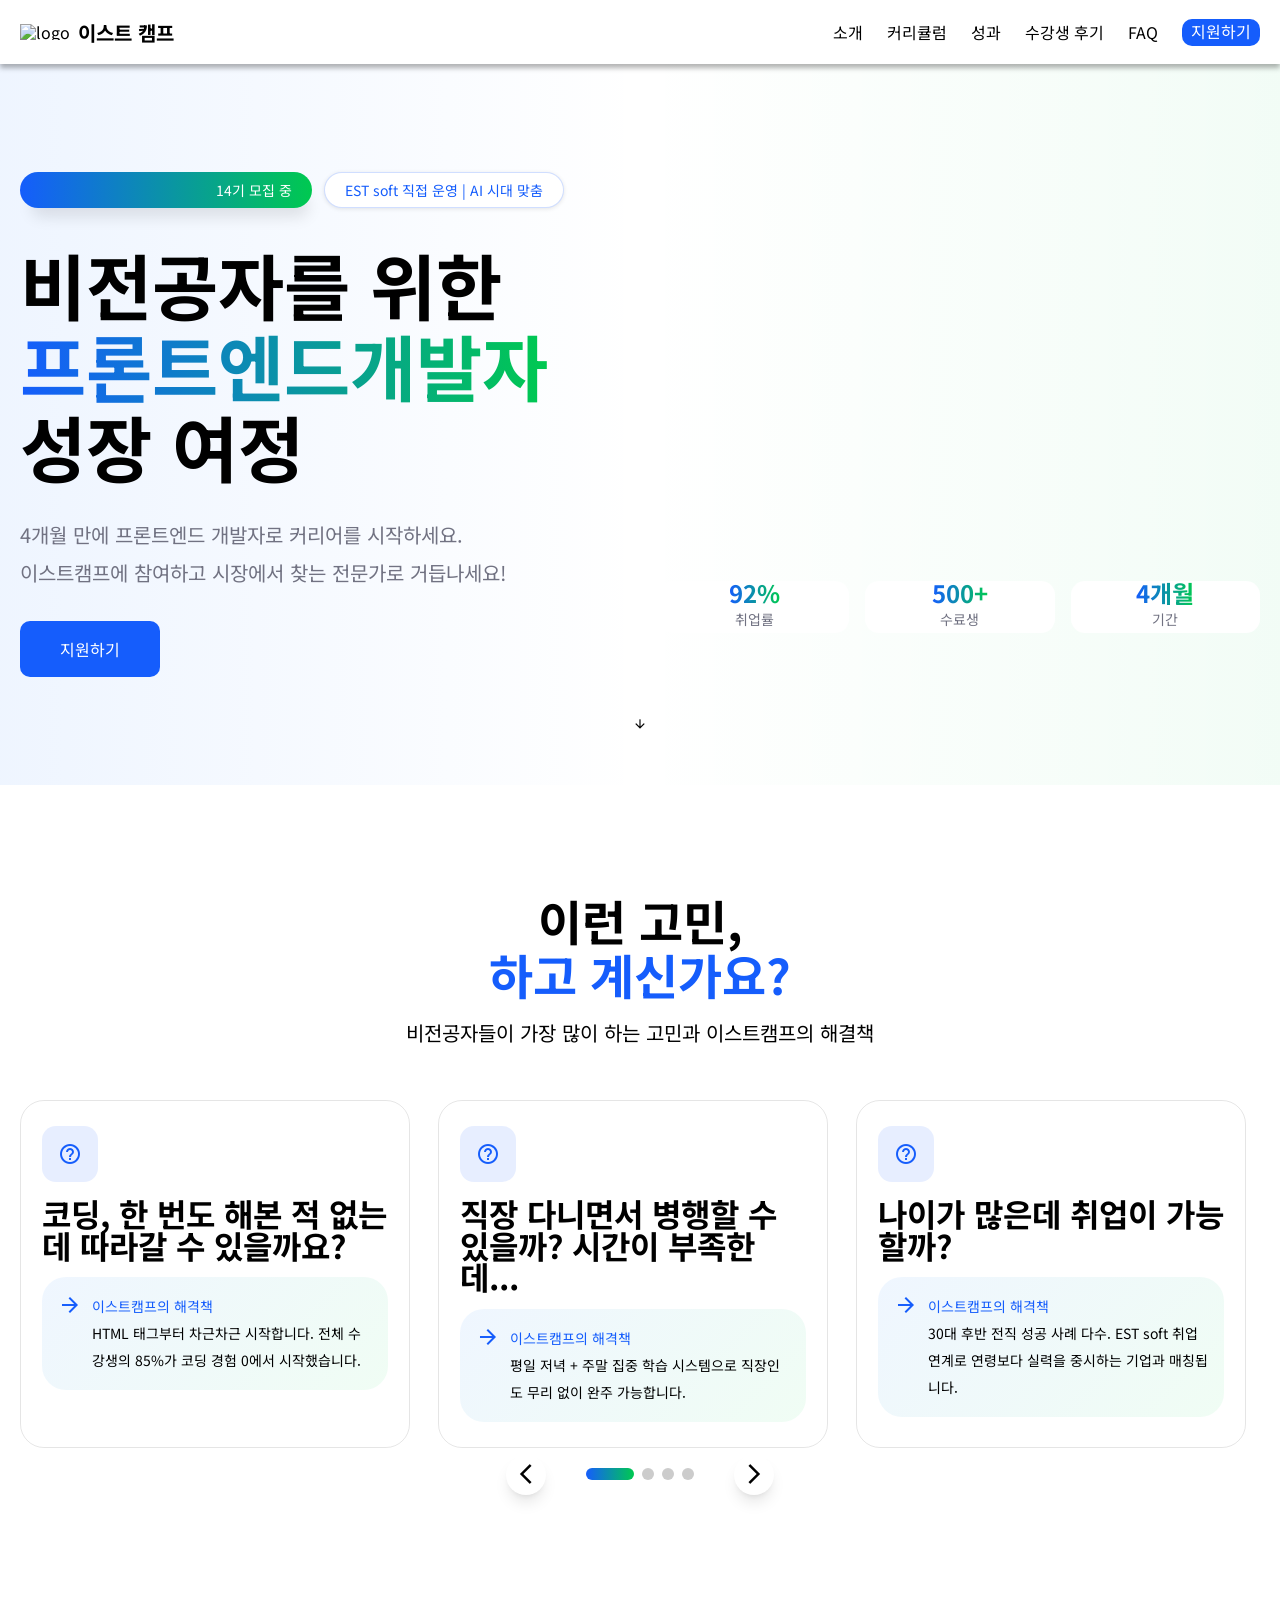
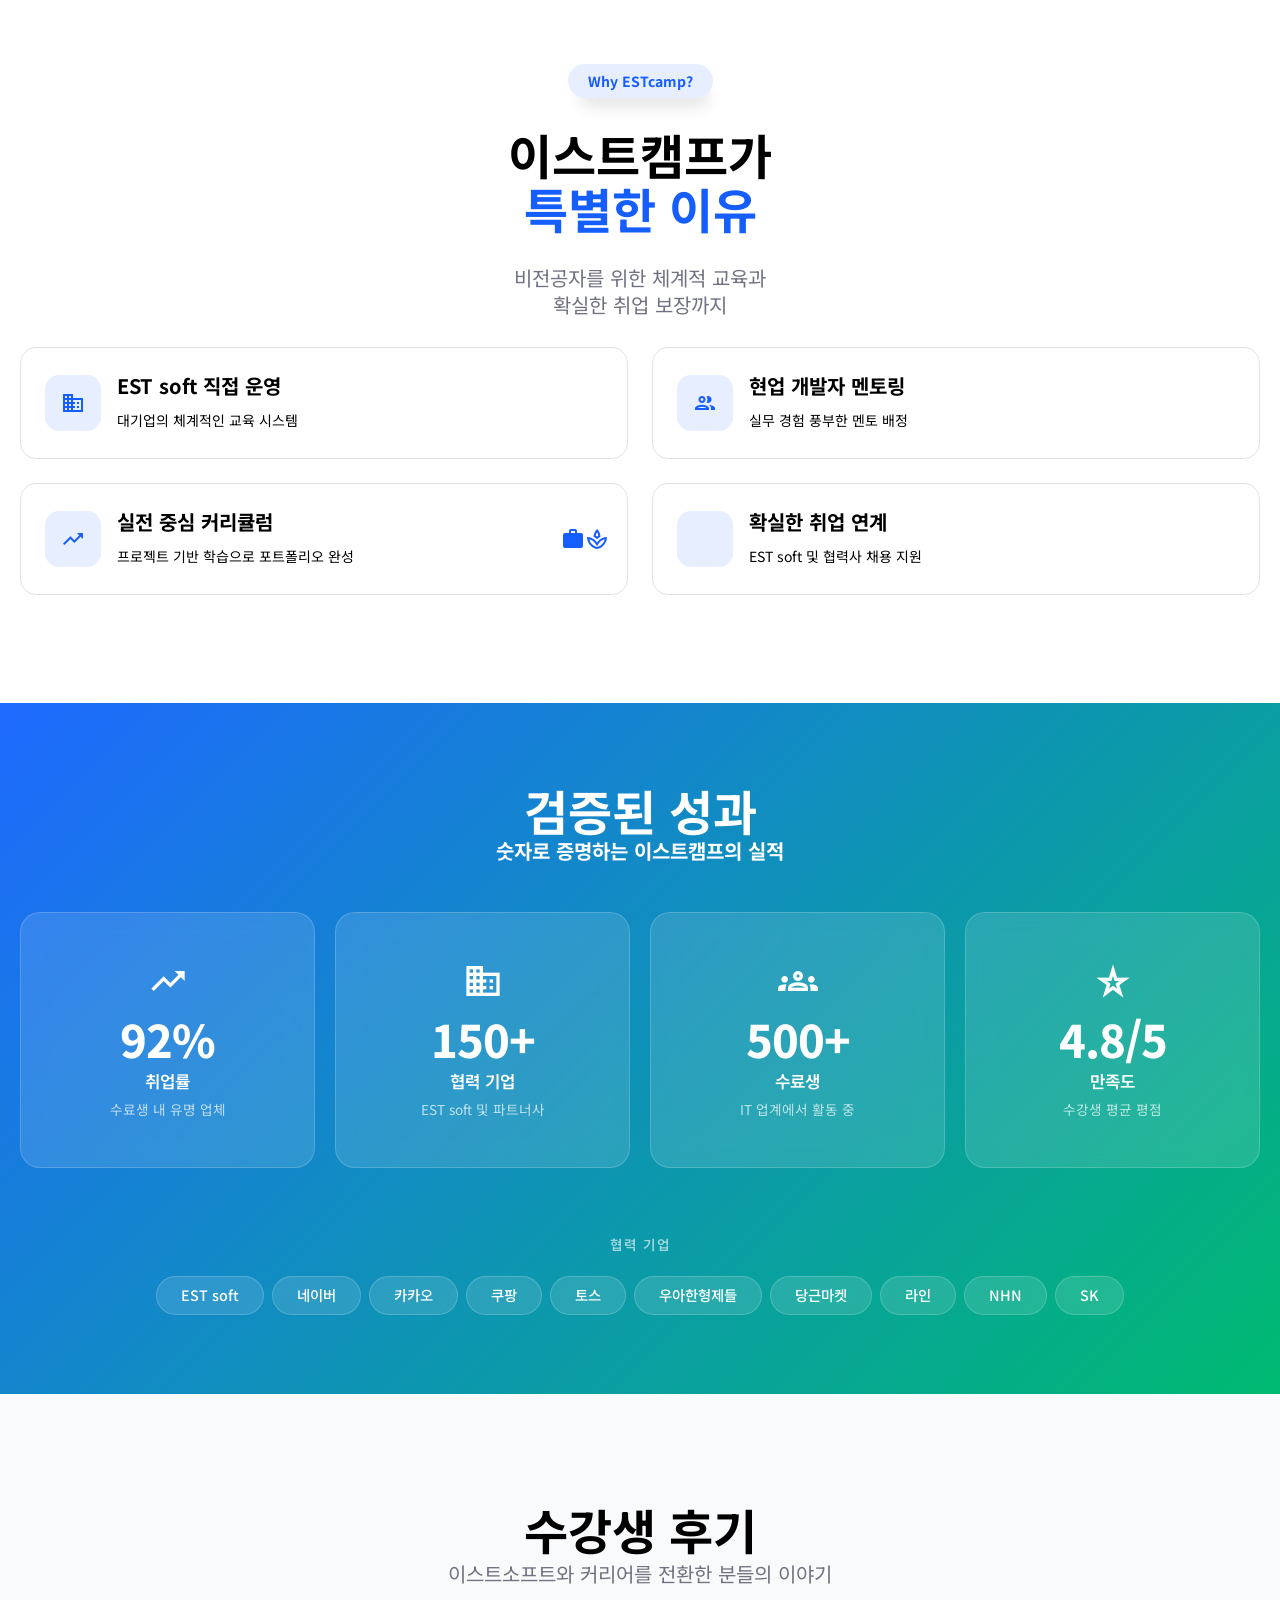
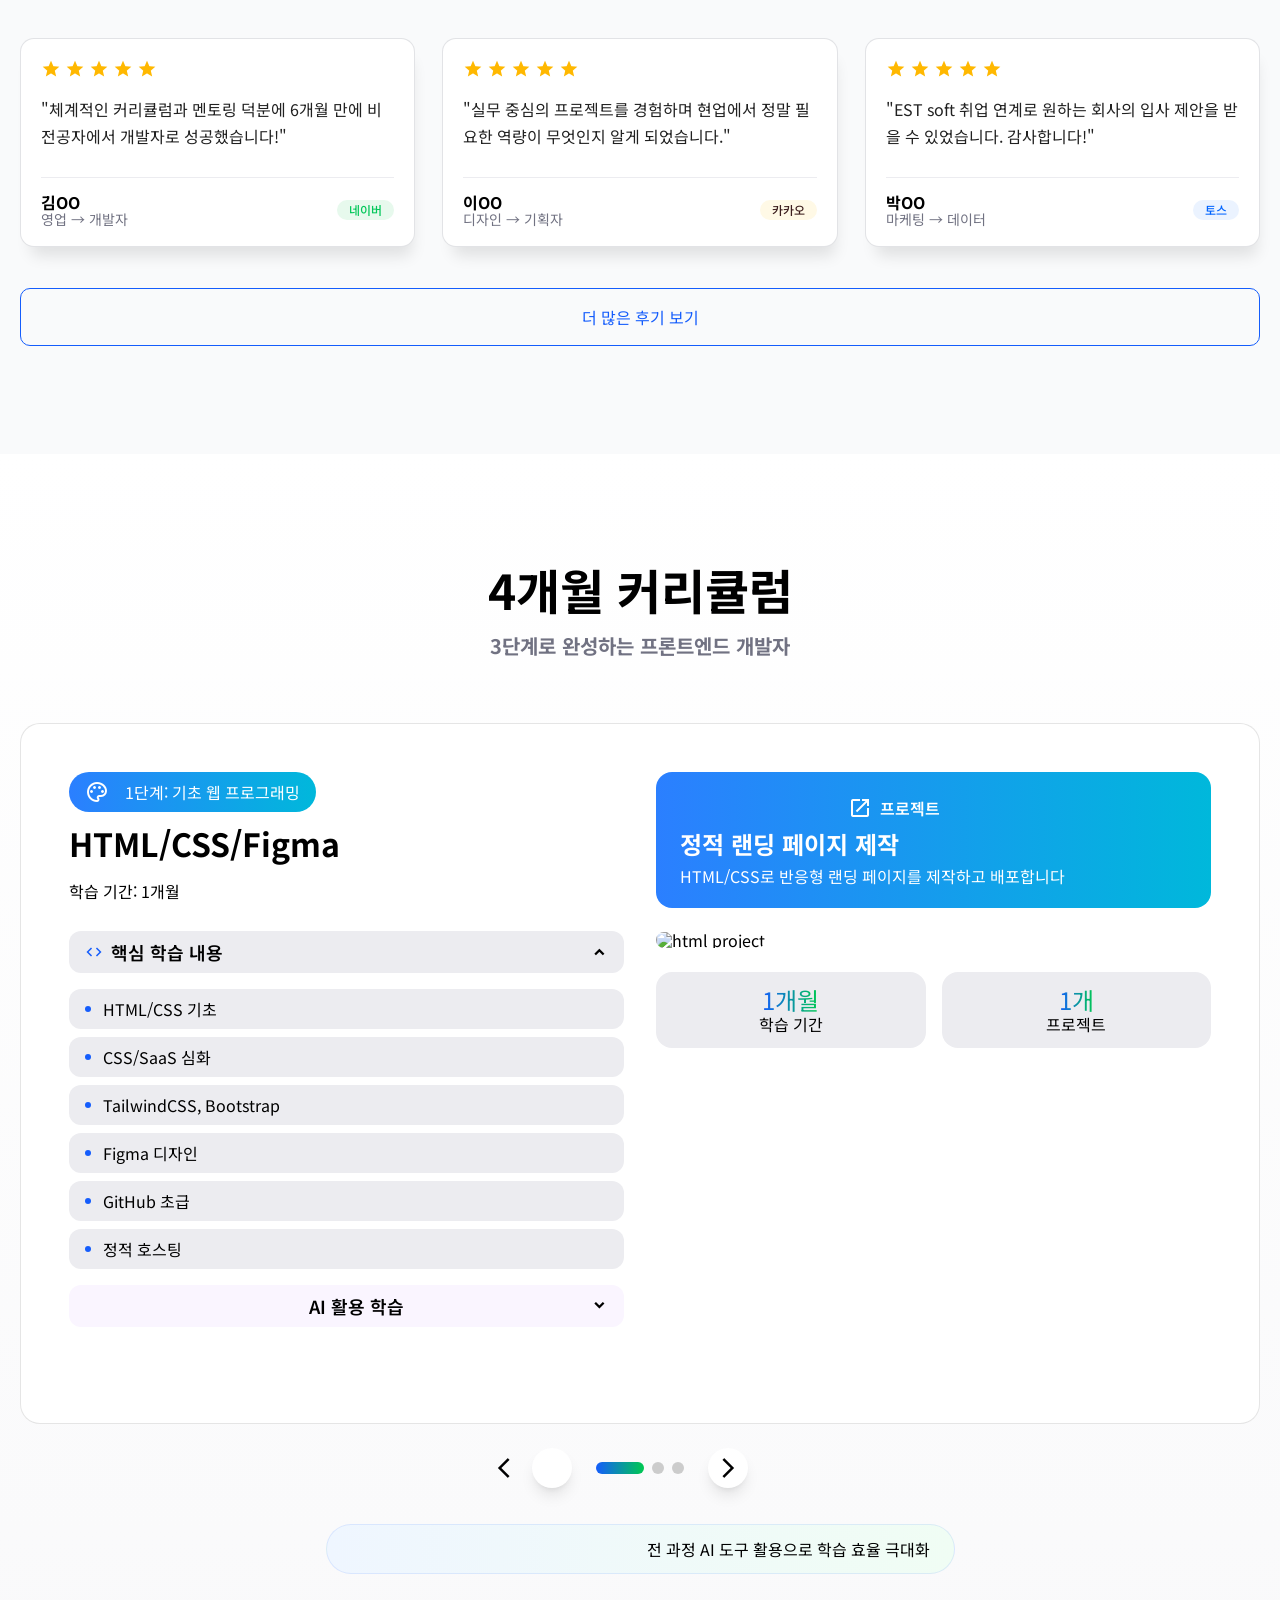
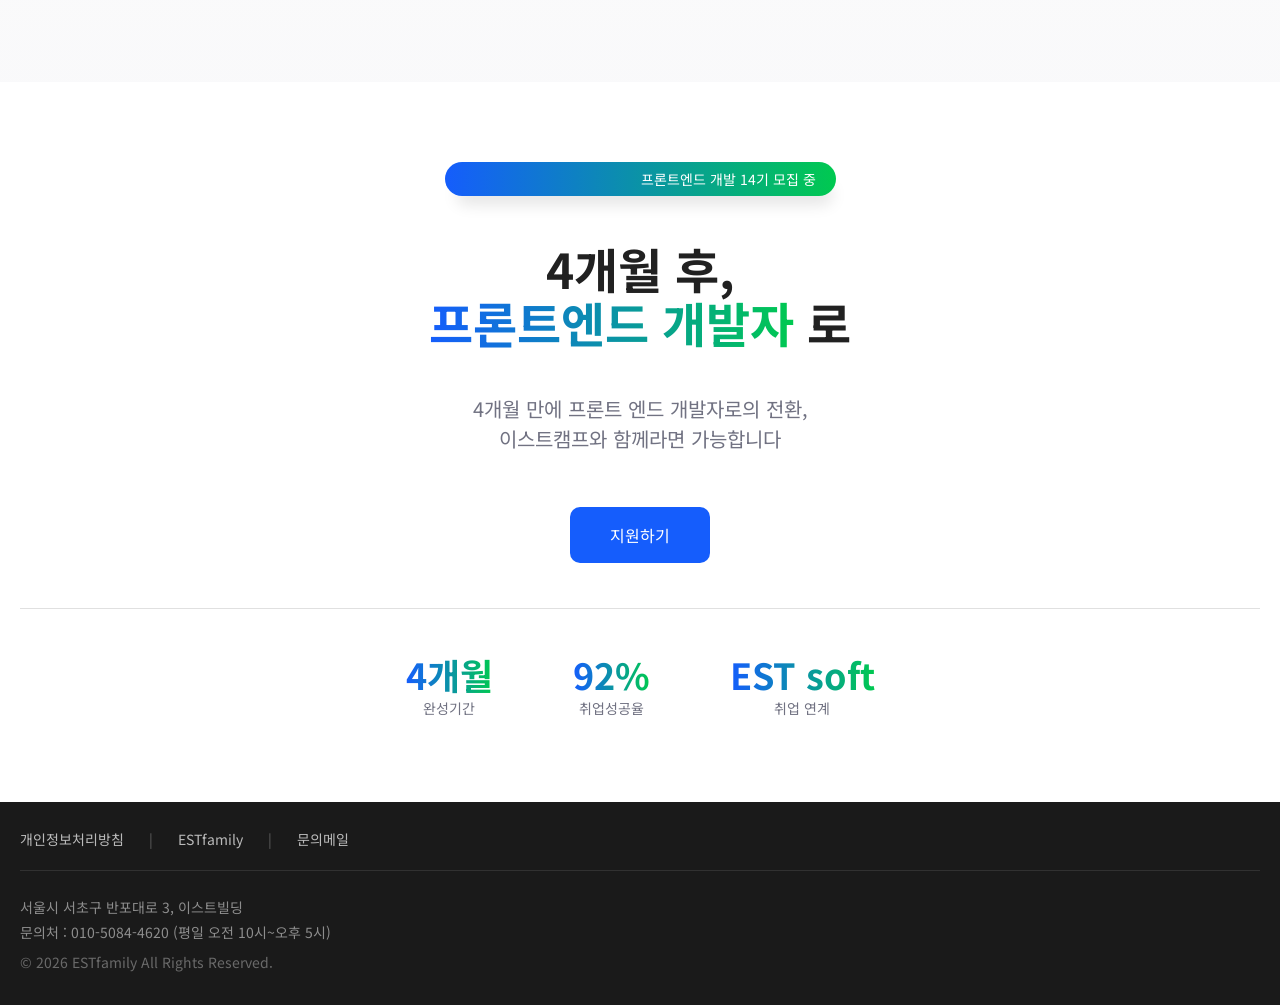
==== index.html @ 131864d4 "Merge pull request #55 from JEJU-Ratus/problem header, problem 반응형 구현" ====
<!doctype html>
<html lang="ko">
  <head>
    <meta charset="UTF-8" />
    <meta name="viewport" content="width=device-width, initial-scale=1.0" />
    <title>이스트캠프 | 프론트엔드 14기</title>
    <link rel="preconnect" href="https://fonts.googleapis.com" />
    <link rel="preconnect" href="https://fonts.gstatic.com" crossorigin />
    <link
      href="https://fonts.googleapis.com/css2?family=Noto+Sans+KR:wght@100..900&display=swap"
      rel="stylesheet" />
    <link
      href="https://fonts.googleapis.com/icon?family=Material+Icons"
      rel="stylesheet" />
    <link
      href="https://fonts.googleapis.com/icon?family=Material+Icons+Outlined"
      rel="stylesheet" />
    <link
      rel="stylesheet"
      href="https://cdnjs.cloudflare.com/ajax/libs/font-awesome/7.0.1/css/all.min.css"
      integrity="sha512-2SwdPD6INVrV/lHTZbO2nodKhrnDdJK9/kg2XD1r9uGqPo1cUbujc+IYdlYdEErWNu69gVcYgdxlmVmzTWnetw=="
      crossorigin="anonymous"
      referrerpolicy="no-referrer" />
    <link rel="stylesheet" href="css/common.css" />
    <link rel="stylesheet" href="css/index.css" />
  </head>

  <body>
    <!-- header - 김기용 -->
    <header class="header">
      <input type="checkbox" id="header-menu" class="header-menu" />
      <div class="container">
        <div class="header-mobile">
          <h1 class="logo">
            <a href="index.html">
              <img src="img/logo.png" alt="logo" />
              <span class="hidden">EC</span>
            </a>
            <a href="index.html " class="text-logo">이스트 캠프</a>
          </h1>
          <div class="header-menu-box">
            <label for="header-menu" class="menu-button1"
              ><span class="material-icons-outlined"> menu </span></label
            >
            <label for="header-menu" class="menu-button2"
              ><span class="material-icons-outlined">clear</span></label
            >
          </div>
        </div>
        <nav>
          <ul>
            <li>
              <a href="#" class="text-nav">소개</a>
            </li>
            <li>
              <a href="#" class="text-nav">커리큘럼</a>
            </li>
            <li>
              <a href="#" class="text-nav">성과</a>
            </li>
            <li>
              <a href="#" class="text-nav">수강생 후기</a>
            </li>
            <li>
              <a href="#" class="text-nav">FAQ</a>
            </li>
            <li>
              <a href="#" class="btn btn-header">지원하기</a>
            </li>
          </ul>
        </nav>
      </div>
    </header>
    <main>
      <!-- hero sectiton - 송민혁 -->
      <section class="hero">
        <div class="container hero-wrapper">
          <header class="hero-content">
            <div class="badge-wrapper">
              <div class="badge">
                <span class="material-icons-outlined">auto_awesome</span>
                <span>14기 모집 중</span>
              </div>
              <div class="badge hero-badge-highlight">
                <span>EST soft 직접 운영 | AI 시대 맞춤</span>
              </div>
            </div>
            <h2 class="text-heading-3xl">
              비전공자를 위한
              <br />
              <span class="hero-highlight">프론트엔드개발자</span>
              <br />
              성장 여정
            </h2>
            <div class="hero-proposal">
              <p>
                4개월 만에 프론트엔드 개발자로
                <span class="mobile-br">커리어를 시작하세요.</span>
              </p>
              <p>
                이스트캠프에 참여하고
                <span class="mobile-br">
                  시장에서 찾는 전문가로 거듭나세요!
                </span>
              </p>
            </div>
            <a href="#" class="btn">지원하기</a>
          </header>
          <div class="hero-media">
            <div class="hero-video">
              <iframe
                title="est camp 소개 동영상"
                src="https://www.youtube-nocookie.com/embed/PWPERYpcpDg?si=aZOlWCtdLOtE6-eq&autoplay=1&mute=1"
                allow="autoplay"></iframe>
            </div>
            <ul class="hero-stat-wrapper">
              <li class="stat-item">
                <strong>92%</strong>
                <p>취업률</p>
              </li>
              <li class="stat-item">
                <strong>500+</strong>
                <p>수료생</p>
              </li>
              <li class="stat-item">
                <strong>4개월</strong>
                <p>기간</p>
              </li>
            </ul>
          </div>
        </div>
        <span class="material-icons-outlined arrow-down" aria-hidden="true">
          arrow_downward
        </span>
      </section>

      <!-- problem section - 김기용 -->
      <section class="problem">
        <div class="container problem-wrapper">
          <div class="flex-column problem-content">
            <h2 class="text-heading-2xl">
              이런 고민,
              <br />
              <span>하고 계신가요?</span>
            </h2>
            <p>비전공자들이 가장 많이 하는 고민과 이스트캠프의 해결책</p>
          </div>
          <div class="problem-slide">
            <input type="radio" name="slide" id="slide01" checked />
            <input type="radio" name="slide" id="slide02" />
            <input type="radio" name="slide" id="slide03" />
            <input type="radio" name="slide" id="slide04" />
            <div class="slide">
              <div class="question">
                <div class="icon-box">
                  <span class="material-icons-outlined">help_outline</span>
                </div>
                <h3 class="question-text text-heading-xl">
                  코딩, 한 번도 해본 적 없는데 따라갈 수 있을까요?
                </h3>
                <div class="answer-box">
                  <span class="material-icons-outlined">arrow_forward</span>
                  <div class="answer">
                    <p>이스트캠프의 해격책</p>
                    <p>
                      HTML 태그부터 차근차근 시작합니다. 전체 수강생의 85%가
                      코딩 경험 0에서 시작했습니다.
                    </p>
                  </div>
                </div>
              </div>
              <div class="question">
                <div class="icon-box">
                  <span class="material-icons-outlined">help_outline</span>
                </div>
                <h3 class="question-text text-heading-xl">
                  직장 다니면서 병행할 수 있을까? 시간이 부족한데...
                </h3>
                <div class="answer-box">
                  <span class="material-icons-outlined">arrow_forward</span>
                  <div class="answer">
                    <p>이스트캠프의 해격책</p>
                    <p>
                      평일 저녁 + 주말 집중 학습 시스템으로 직장인도 무리 없이
                      완주 가능합니다.
                    </p>
                  </div>
                </div>
              </div>
              <div class="question">
                <div class="icon-box">
                  <span class="material-icons-outlined">help_outline</span>
                </div>
                <h3 class="question-text text-heading-xl">
                  나이가 많은데 취업이 가능할까?
                </h3>
                <div class="answer-box">
                  <span class="material-icons-outlined">arrow_forward</span>
                  <div class="answer">
                    <p>이스트캠프의 해격책</p>
                    <p>
                      30대 후반 전직 성공 사례 다수. EST soft 취업 연계로
                      연령보다 실력을 중시하는 기업과 매칭됩니다.
                    </p>
                  </div>
                </div>
              </div>
              <div class="question">
                <div class="icon-box">
                  <span class="material-icons-outlined">help_outline</span>
                </div>
                <h3 class="question-text text-heading-xl">
                  수강료를 투자했는데 실패하면 어떡하지?
                </h3>
                <div class="answer-box">
                  <span class="material-icons-outlined">arrow_forward</span>
                  <div class="answer">
                    <p>이스트캠프의 해격책</p>
                    <p>
                      1:1 멘토링과 학습 관리 시스템으로 중도 포기율 5% 미만.
                      완주율 95%를 자랑합니다.
                    </p>
                  </div>
                </div>
              </div>
              <div class="question">
                <div class="icon-box">
                  <span class="material-icons-outlined">help_outline</span>
                </div>
                <h3 class="question-text text-heading-xl">
                  혼자 공부하다 막히면 어떻게 하지?
                </h3>
                <div class="answer-box">
                  <span class="material-icons-outlined">arrow_forward</span>
                  <div class="answer">
                    <p>이스트캠프의 해격책</p>
                    <p>
                      24시간 질문 채널과 주 3회 실시간 멘토링으로 막히는 부분을
                      즉시 해결합니다.
                    </p>
                  </div>
                </div>
              </div>
              <div class="question">
                <div class="icon-box">
                  <span class="material-icons-outlined">help_outline</span>
                </div>
                <h3 class="question-text text-heading-xl">
                  포트폴리오가 없는데 어떻게 취업하지?
                </h3>
                <div class="answer-box">
                  <span class="material-icons-outlined">arrow_forward</span>
                  <div class="answer">
                    <p>이스트캠프의 해격책</p>
                    <p>
                      3개의 실전 프로젝트로 취업에 필요한 포트폴리오를
                      자연스럽게 완성합니다.
                    </p>
                  </div>
                </div>
              </div>
            </div>
            <div class="slide-button">
              <a href="">
                <label for="slide01" class="left">
                  <span class="material-icons-outlined">arrow_back_ios</span>
                </label>
                <label for="slide01" class="left">
                  <span class="material-icons-outlined">arrow_back_ios</span>
                </label>
                <label for="slide02" class="left">
                  <span class="material-icons-outlined">arrow_back_ios</span>
                </label>
                <label for="slide03" class="left">
                  <span class="material-icons-outlined">arrow_back_ios</span>
                </label>
              </a>
              <div class="problem-nav">
                <div></div>
                <div></div>
                <div></div>
                <div></div>
              </div>
              <a href="">
                <label for="slide02" class="right">
                  <span class="material-icons-outlined">arrow_forward_ios</span>
                </label>
                <label for="slide03" class="right">
                  <span class="material-icons-outlined">arrow_forward_ios</span>
                </label>
                <label for="slide04" class="right">
                  <span class="material-icons-outlined">arrow_forward_ios</span>
                </label>
                <label for="slide04" class="right">
                  <span class="material-icons-outlined">arrow_forward_ios</span>
                </label>
              </a>
            </div>
          </div>
        </div>
      </section>

      <!-- solution section - 송민혁 -->
      <section>
        <div class="container solution">
          <header>
            <div class="badge solution-badge">
              <span>Why ESTcamp?</span>
            </div>
            <h3 class="text-heading-2xl">
              이스트캠프가
              <br />
              <span class="solution-highlight">특별한 이유</span>
            </h3>
            <p class="solution-desc">
              비전공자를 위한 체계적 교육과
              <br />
              확실한 취업 보장까지
            </p>
          </header>
          <ul class="solution-card-container">
            <li class="solution-card-wrapper">
              <div class="solution-card">
                <div class="icon-box">
                  <span class="material-icons-outlined">business</span>
                </div>
                <div class="solution-card-text">
                  <h4 class="text-heading-l">EST soft 직접 운영</h4>
                  <p class="solution-card-desc">
                    대기업의 체계적인 교육 시스템
                  </p>
                </div>
              </div>
              <div class="solution-card">
                <div class="icon-box">
                  <span class="material-icons-outlined">people</span>
                </div>
                <div class="solution-card-text">
                  <h4 class="text-heading-l">현업 개발자 멘토링</h4>
                  <p class="solution-card-desc">실무 경험 풍부한 멘토 배정</p>
                </div>
              </div>
            </li>
            <li class="solution-card-wrapper">
              <div class="solution-card">
                <div class="icon-box">
                  <span class="material-icons-outlined">trending_up</span>
                </div>
                <div class="solution-card-text">
                  <h4 class="text-heading-l">실전 중심 커리큘럼</h4>
                  <p class="solution-card-desc">
                    프로젝트 기반 학습으로 포트폴리오 완성
                  </p>
                </div>
              </div>
              <div class="solution-card">
                <div class="icon-box">
                  <span class="material-icons-outlined">workspace_premium</span>
                </div>
                <div class="solution-card-text">
                  <h4 class="text-heading-l">확실한 취업 연계</h4>
                  <p class="solution-card-desc">EST soft 및 협력사 채용 지원</p>
                </div>
              </div>
            </li>
          </ul>
        </div>
      </section>

      <!-- result section - 강형규 -->
      <section class="result" aria-labelledby="result-title">
        <div class="container flex-column margin-auto">
          <header class="result-header">
            <h3 id="result-title" class="text-heading-2xl">검증된 성과</h3>
            <p class="text-heading-l">숫자로 증명하는 이스트캠프의 실적</p>
          </header>

          <div class="result-grid">
            <div class="result-card">
              <span class="material-icons-outlined result-icon">
                trending_up
              </span>
              <div class="result-value">92%</div>
              <p class="result-label">
                취업률
                <br />
                <span>수료생 내 유명 업체</span>
              </p>
            </div>

            <div class="result-card">
              <span class="material-icons-outlined result-icon">business</span>
              <div class="result-value">150+</div>
              <p class="result-label">
                협력 기업
                <br />
                <span>EST soft 및 파트너사</span>
              </p>
            </div>

            <div class="result-card">
              <span class="material-icons-outlined result-icon">groups</span>
              <div class="result-value">500+</div>
              <p class="result-label">
                수료생
                <br />
                <span>IT 업계에서 활동 중</span>
              </p>
            </div>

            <div class="result-card">
              <span class="material-icons-outlined result-icon">star_rate</span>
              <div class="result-value">4.8/5</div>
              <p class="result-label">
                만족도
                <br />
                <span>수강생 평균 평점</span>
              </p>
            </div>
          </div>

          <footer class="partner-footer">
            <p class="partner-title">협력 기업</p>
            <div class="partner-list">
              <button class="partner-chip">EST soft</button>
              <button class="partner-chip">네이버</button>
              <button class="partner-chip">카카오</button>
              <button class="partner-chip">쿠팡</button>
              <button class="partner-chip">토스</button>
              <button class="partner-chip">우아한형제들</button>
              <button class="partner-chip">당근마켓</button>
              <button class="partner-chip">라인</button>
              <button class="partner-chip">NHN</button>
              <button class="partner-chip">SK</button>
            </div>
          </footer>
        </div>
      </section>

      <!-- review section - 강형규 -->
      <section class="review" aria-labelledby="review-title">
        <div class="container flex-column margin-auto">
          <header class="review-header">
            <h3 id="review-title" class="text-heading-2xl">수강생 후기</h3>
            <p class="review-subtitle">
              이스트소프트와 커리어를 전환한 분들의 이야기
            </p>
          </header>

          <div class="review-grid">
            <article class="review-card">
              <div class="review-rating">
                <span class="material-icons">star</span>
                <span class="material-icons">star</span>
                <span class="material-icons">star</span>
                <span class="material-icons">star</span>
                <span class="material-icons">star</span>
              </div>
              <p class="review-text">
                "체계적인 커리큘럼과 멘토링 덕분에 6개월 만에 비전공자에서
                개발자로 성공했습니다!"
              </p>
              <div class="review-author">
                <div class="author-info">
                  <span class="author-name">김OO</span>
                  <span class="author-path">영업 → 개발자</span>
                </div>
                <span class="company-badge naver">네이버</span>
              </div>
            </article>

            <article class="review-card">
              <div class="review-rating">
                <span class="material-icons">star</span>
                <span class="material-icons">star</span>
                <span class="material-icons">star</span>
                <span class="material-icons">star</span>
                <span class="material-icons">star</span>
              </div>
              <p class="review-text">
                "실무 중심의 프로젝트를 경험하며 현업에서 정말 필요한 역량이
                무엇인지 알게 되었습니다."
              </p>
              <div class="review-author">
                <div class="author-info">
                  <span class="author-name">이OO</span>
                  <span class="author-path">디자인 → 기획자</span>
                </div>
                <span class="company-badge kakao">카카오</span>
              </div>
            </article>

            <article class="review-card">
              <div class="review-rating">
                <span class="material-icons">star</span>
                <span class="material-icons">star</span>
                <span class="material-icons">star</span>
                <span class="material-icons">star</span>
                <span class="material-icons">star</span>
              </div>
              <p class="review-text">
                "EST soft 취업 연계로 원하는 회사의 입사 제안을 받을 수
                있었습니다. 감사합니다!"
              </p>
              <div class="review-author">
                <div class="author-info">
                  <span class="author-name">박OO</span>
                  <span class="author-path">마케팅 → 데이터</span>
                </div>
                <span class="company-badge toss">토스</span>
              </div>
            </article>
          </div>

          <div class="review-footer">
            <a href="#" class="btn btn-review-more">더 많은 후기 보기</a>
          </div>
        </div>
      </section>

      <!-- curriculum section - 안건욱 -->
      <section class="curriculum" aria-labelledby="curriculum-title">
        <div class="container flex-column margin-auto">
          <header class="curriculum-header">
            <h3 id="curriculum-title" class="text-heading-2xl">
              4개월 커리큘럼
            </h3>
            <p class="text-heading-l">3단계로 완성하는 프론트엔드 개발자</p>
          </header>
          <div
            class="curriculum-track"
            aria-roledescription="carousel"
            aria-live="polite"
            tabindex="0">
            <article
              class="curriculum-slide curriculum-slide-1"
              aria-roledescription="slide"
              aria-labelledby="html-curriculum-title"
              id="curriculum-slide-1">
              <div class="curriculum-slide-content">
                <div class="curriculum-slide-tag">
                  <span class="material-icons-outlined" aria-hidden="true">
                    palette
                  </span>
                  <span>1단계: 기초 웹 프로그래밍</span>
                </div>
                <h4 id="html-curriculum-title" class="text-heading-xl">
                  HTML/CSS/Figma
                </h4>
                <p>학습 기간: 1개월</p>
                <details open class="curriculum-core">
                  <summary class="curriculum-core-title">
                    <span>
                      <span class="material-icons-outlined" aria-hidden="true">
                        code
                      </span>
                      핵심 학습 내용
                    </span>
                  </summary>
                  <ul class="curriculum-core-list">
                    <li>HTML/CSS 기초</li>
                    <li>CSS/SaaS 심화</li>
                    <li>TailwindCSS, Bootstrap</li>
                    <li>Figma 디자인</li>
                    <li>GitHub 초급</li>
                    <li>정적 호스팅</li>
                  </ul>
                </details>
                <details class="curriculum-ai">
                  <summary class="curriculum-ai-title">
                    <span>
                      <span class="material-icons-outlined" aria-hidden="true">
                        auto_awesome
                      </span>
                      AI 활용 학습
                    </span>
                  </summary>
                  <ul class="curriculum-ai-list">
                    <li>
                      <span class="material-icons-outlined" aria-hidden="true">
                        auto_awesome
                      </span>
                      AI로 HTML/CSS 코드 생성
                    </li>
                    <li>
                      <span class="material-icons-outlined" aria-hidden="true">
                        auto_awesome
                      </span>
                      Figma AI 플러그인으로 와이어프레임 생성
                    </li>
                    <li>
                      <span class="material-icons-outlined" aria-hidden="true">
                        auto_awesome
                      </span>
                      AI 이미지 생성으로 UI 제작
                    </li>
                  </ul>
                </details>
              </div>
              <div class="curriculum-slide-visual">
                <div class="curriculum-project">
                  <h5>
                    <span class="material-icons-outlined" aria-hidden="true">
                      rocket_launch
                    </span>
                    <span>프로젝트</span>
                  </h5>
                  <p class="curriculum-project-name">정적 랜딩 페이지 제작</p>
                  <p>HTML/CSS로 반응형 랜딩 페이지를 제작하고 배포합니다</p>
                </div>
                <img
                  class="curriculum-image"
                  src="https://images.unsplash.com/photo-1634084462412-b54873c0a56d?crop=entropy&cs=tinysrgb&fit=max&fm=jpg&ixid=M3w3Nzg4Nzd8MHwxfHNlYXJjaHwzfHxtb2Rlcm4lMjB3ZWJzaXRlJTIwbGFuZGluZyUyMHBhZ2UlMjBkZXNpZ258ZW58MXx8fHwxNzc3NjExMTA0fDA&ixlib=rb-4.1.0&q=80&w=1080"
                  alt="html project"
                  loading="lazy" />
                <div class="curriculum-stats">
                  <div class="curriculum-stat">
                    <p>1개월</p>
                    <p>학습 기간</p>
                  </div>
                  <div class="curriculum-stat">
                    <p>1개</p>
                    <p>프로젝트</p>
                  </div>
                </div>
              </div>
            </article>
            <article
              class="curriculum-slide curriculum-slide-2"
              aria-roledescription="slide"
              aria-labelledby="javascript-curriculum-title"
              id="curriculum-slide-2">
              <div class="curriculum-slide-content">
                <div class="curriculum-slide-tag">
                  <span class="material-icons-outlined" aria-hidden="true">
                    code
                  </span>
                  <span>2단계: 동적 웹 프로그래밍</span>
                </div>
                <h4 id="javascript-curriculum-title" class="text-heading-xl">
                  JavaScript
                </h4>
                <p>학습 기간: 1개월</p>
                <details open class="curriculum-core">
                  <summary class="curriculum-core-title">
                    <span>
                      <span class="material-icons-outlined" aria-hidden="true">
                        code
                      </span>
                      핵심 학습 내용
                    </span>
                  </summary>
                  <ul class="curriculum-core-list">
                    <li>JavaScript 프로그래밍</li>
                    <li>JavaScript 코딩테스트</li>
                    <li>HTTP/HTTPS 통신</li>
                    <li>웹 개발자 도구</li>
                    <li>성능 측정/최적화</li>
                    <li>Web Vitals 분석</li>
                  </ul>
                </details>
                <details class="curriculum-ai">
                  <summary class="curriculum-ai-title">
                    <span>
                      <span class="material-icons-outlined" aria-hidden="true">
                        auto_awesome
                      </span>
                      AI 활용 학습
                    </span>
                  </summary>
                  <ul class="curriculum-ai-list">
                    <li>
                      <span class="material-icons-outlined" aria-hidden="true">
                        auto_awesome
                      </span>
                      AI로 간단한 JS 코드 작성
                    </li>
                    <li>
                      <span class="material-icons-outlined" aria-hidden="true">
                        auto_awesome
                      </span>
                      테스트 코드 자동 생성
                    </li>
                  </ul>
                </details>
              </div>
              <div class="curriculum-slide-visual">
                <div class="curriculum-project">
                  <h5>
                    <span class="material-icons-outlined" aria-hidden="true">
                      rocket_launch
                    </span>
                    <span>프로젝트</span>
                  </h5>
                  <p class="curriculum-project-name">인터랙티브 웹 앱</p>
                  <p>
                    JavaScript로 동적인 기능을 가진 웹 애플리케이션을 구현합니다
                  </p>
                </div>
                <img
                  class="curriculum-image"
                  src="https://images.unsplash.com/photo-1551288049-bebda4e38f71?crop=entropy&cs=tinysrgb&fit=max&fm=jpg&ixid=M3w3Nzg4Nzd8MHwxfHNlYXJjaHwzfHxpbnRlcmFjdGl2ZSUyMHdlYiUyMGFwcGxpY2F0aW9uJTIwZGFzaGJvYXJkfGVufDF8fHx8MTc3NzYxMTEwNHww&ixlib=rb-4.1.0&q=80&w=1080"
                  alt="javascript project"
                  loading="lazy" />
                <div class="curriculum-stats">
                  <div class="curriculum-stat">
                    <p>1개월</p>
                    <p>학습 기간</p>
                  </div>
                  <div class="curriculum-stat">
                    <p class="">1개</p>
                    <p>프로젝트</p>
                  </div>
                </div>
              </div>
            </article>
            <article
              class="curriculum-slide curriculum-slide-3"
              aria-roledescription="slide"
              aria-labelledby="react-curriculum-title"
              id="curriculum-slide-3">
              <div class="curriculum-slide-content">
                <div class="curriculum-slide-tag">
                  <span class="material-icons-outlined" aria-hidden="true">
                    rocket_launch
                  </span>
                  <span>3단계: React 프로젝트</span>
                </div>
                <h4 id="react-curriculum-title" class="text-heading-xl">
                  React/TypeScript/Firebase
                </h4>
                <p>학습 기간: 2개월</p>
                <details open class="curriculum-core">
                  <summary class="curriculum-core-title">
                    <span>
                      <span class="material-icons-outlined" aria-hidden="true">
                        code
                      </span>
                      핵심 학습 내용
                    </span>
                  </summary>
                  <ul class="curriculum-core-list">
                    <li>React.js/TypeScript</li>
                    <li>TDD 개발</li>
                    <li>웹팩 번들링</li>
                    <li>GitHub 중급</li>
                    <li>Firebase 백엔드</li>
                    <li>테스트 (Jest, TDD)</li>
                    <li>성능 최적화</li>
                  </ul>
                </details>
                <details class="curriculum-ai">
                  <summary class="curriculum-ai-title">
                    <span>
                      <span class="material-icons-outlined" aria-hidden="true">
                        auto_awesome
                      </span>
                      AI 활용 학습
                    </span>
                  </summary>
                  <ul class="curriculum-ai-list">
                    <li>
                      <span class="material-icons-outlined" aria-hidden="true">
                        auto_awesome
                      </span>
                      React + AI API 연동
                    </li>
                    <li>
                      <span class="material-icons-outlined" aria-hidden="true">
                        auto_awesome
                      </span>
                      Copilot으로 TypeScript 자동완성
                    </li>
                    <li>
                      <span class="material-icons-outlined" aria-hidden="true">
                        auto_awesome
                      </span>
                      AI 기반 코드 리팩토링
                    </li>
                  </ul>
                </details>
              </div>
              <div class="curriculum-slide-visual">
                <div class="curriculum-project">
                  <h5>
                    <span class="material-icons-outlined" aria-hidden="true">
                      rocket_launch
                    </span>
                    <span>프로젝트</span>
                  </h5>
                  <p class="curriculum-project-name">팀 협업 SPA 프로젝트</p>
                  <p>
                    React로 완성도 높은 Single Page Application을 팀과 함께
                    구축합니다
                  </p>
                </div>
                <img
                  class="curriculum-image"
                  src="https://images.unsplash.com/photo-1633356122544-f134324a6cee?crop=entropy&cs=tinysrgb&fit=max&fm=jpg&ixid=M3w3Nzg4Nzd8MHwxfHNlYXJjaHwxfHxyZWFjdCUyMGFwcGxpY2F0aW9uJTIwbW9iaWxlJTIwcmVzcG9uc2l2ZXxlbnwxfHx8fDE3Nzc2MTExMDV8MA&ixlib=rb-4.1.0&q=80&w=1080"
                  alt="react project"
                  loading="lazy" />
                <div class="curriculum-stats">
                  <div class="curriculum-stat">
                    <p>2개월</p>
                    <p>학습 기간</p>
                  </div>
                  <div class="curriculum-stat">
                    <p>1개</p>
                    <p>프로젝트</p>
                  </div>
                </div>
              </div>
            </article>
          </div>
          <div class="curriculum-navigation">
            <a
              href="#curriculum-slide-1"
              class="previous previous-first"
              aria-label="이전 슬라이드"
              tabindex="-1">
              <span class="material-icons-outlined" aria-hidden="true">
                arrow_back_ios_new
              </span>
            </a>
            <a
              href="#curriculum-slide-1"
              class="previous previous-second"
              aria-label="이전 슬라이드">
              <span class="material-icons-outlined" aria-hidden="true">
                arrow_back_ios_new
              </span>
            </a>
            <a
              href="#curriculum-slide-2"
              class="previous previous-third"
              aria-label="이전 슬라이드">
              <span class="material-icons-outlined" aria-hidden="true">
                arrow_back_ios_new
              </span>
            </a>
            <div class="navigation-indicators" aria-hidden="true">
              <div></div>
              <div></div>
              <div></div>
            </div>
            <a
              href="#curriculum-slide-2"
              class="next next-first"
              aria-label="다음 슬라이드">
              <span class="material-icons-outlined" aria-hidden="true">
                arrow_forward_ios
              </span>
            </a>
            <a
              href="#curriculum-slide-3"
              class="next next-second"
              aria-label="다음 슬라이드">
              <span class="material-icons-outlined" aria-hidden="true">
                arrow_forward_ios
              </span>
            </a>
            <a
              href="#curriculum-slide-3"
              class="next next-third"
              aria-label="다음 슬라이드"
              tabindex="-1">
              <span class="material-icons-outlined" aria-hidden="true">
                arrow_forward_ios
              </span>
            </a>
          </div>

          <div class="curriculum-badge">
            <span class="material-icons-outlined" aria-hidden="true">
              auto_awesome
            </span>
            전 과정 AI 도구 활용으로 학습 효율 극대화
          </div>
        </div>
      </section>
      <!-- //안건욱 -->

      <!-- cta section - 남윤동 -->
      <section class="cta" aria-labelledby="cta-title">
        <div class="container">
          <div class="cta-content">
            <div class="badge">
              <span class="material-icons-outlined">auto_awesome</span>
              <span>프론트엔드 개발 14기 모집 중</span>
            </div>

            <h2 id="cta-title" class="cta-heading">
              4개월 후,
              <br />
              <span class="gradient-text">프론트엔드 개발자</span>
              로
            </h2>
            <p class="cta-desc">
              4개월 만에 프론트 엔드 개발자로의 전환,
              <br />
              이스트캠프와 함께라면 가능합니다
            </p>

            <div class="cta-action">
              <a href="#" class="btn">지원하기</a>
            </div>
          </div>
          <hr class="cta-divider" />

          <div class="cta-stats">
            <div class="stat-item">
              <p>4개월</p>
              <p>완성기간</p>
            </div>

            <div class="stat-item">
              <p>92%</p>
              <p>취업성공율</p>
            </div>

            <div class="stat-item">
              <p>EST soft</p>
              <p>취업 연계</p>
            </div>
          </div>
        </div>
      </section>
    </main>

    <!-- footer - 남윤동 -->
    <footer class="footer">
      <div class="container">
        <div class="footer-top">
          <!-- 왼쪽: 주요 정책 및 문의 링크 -->
          <div class="footer-links">
            <a href="#">개인정보처리방침</a>
            <span class="bar">|</span>
            <a
              href="https://estfamily.career.greetinghr.com/ko/esgsustainability"
              target="_blank">
              ESTfamily
            </a>
            <span class="bar">|</span>
            <a href="gamil.com" target="_blank">문의메일</a>
          </div>
          <div class="footer-social">
            <a
              href="http://pf.kakao.com/_xdIsun"
              aria-label="KakaoTalk"
              target="_blank">
              <i class="fa-brands fa-kakao-talk"></i>
            </a>
            <a
              href="https://www.instagram.com/estbootcamp/"
              aria-label="Instagram"
              target="_blank">
              <i class="fa-brands fa-instagram"></i>
            </a>
          </div>
        </div>

        <div class="footer-info">
          <address>서울시 서초구 반포대로 3, 이스트빌딩</address>
          <p>문의처 : 010-5084-4620 (평일 오전 10시~오후 5시)</p>
          <p class="copyright">&copy; 2026 ESTfamily All Rights Reserved.</p>
        </div>
      </div>
    </footer>
  </body>
</html>
---- css/common.css ----
@import url(normalize.css);
@import url(reset.css);

:root {
  /* 레이아웃 */
  --container-max: 1272px;
  --container-tablet: 688px;
  --container-mobile: 360px;

  /* 폰트 변수 */
  --base-unit: 27px;
  --base-font: 16px;

  /* 여백 */
  --tablet-side-pd: 40px; /* 태블릿 좌우 여백 */
  --mob-side-pd: 16px; /* 모바일 좌우 여백 */

  /* 폰트 패밀리 */
  --font-primary: "Noto Sans KR", sans-serif;
  --font-logo: "Noto Sans", sans-serif;
  --font-icon: "Material Icons", sans-serif;

  /* 헤딩 요소 */
  --heading-3xl: calc(var(--base-font) * 4.5); /* 72px */
  --heading-2xl: calc(var(--base-font) * 3); /* 48px */
  --heading-xl: calc(var(--base-font) * 2); /* 32px */
  --heading-l: calc(var(--base-font) * 1.25); /* 20px */
  --heading-logo: calc(var(--base-font) * 1.125); /* 18px */

  /* 본문 크기 */
  --body-2xl: calc(var(--base-font) * 2.25); /* 36px */
  --body-xl: calc(var(--base-font) * 1.5); /* 24px */
  --body-l: calc(var(--base-font) * 1.25); /* 20px */
  --body-m: var(--base-font); /* 16px */
  --body-s: calc(var(--base-font) * 0.875); /* 14px */

  /* 굵기 (Font Weight) */
  --weight-bold: 700;
  --weight-medium: 500;
  --weight-regular: 400;

  /* 컬러 변수 */
  --color-primary: #155dfc;
  --color-primary-75: rgba(21, 93, 252, 0.75);
  --color-primary-10: rgba(21, 93, 252, 0.1);
  --color-black: #212121;
  --color-gray: #717282;
  --color-gray-20: rgba(113, 114, 130, 0.2);
  --color-white: #ffffff;

  /* 배경 */
  --color-bg-light: #f9fafb;
  --color-bg-blue: #e5f2ff;
  --color-bg-gray: #ececf0;
  --color-bg-purple: #faf5ff;

  /* 그라디언트 */
  --gradient-blue-green: linear-gradient(90deg, #155dfc 0%, #00c950 100%);
  --gradient-blue-cyan: linear-gradient(90deg, #2b7fff 0%, #00b8db 100%);
  --gradient-yellow-orange: linear-gradient(90deg, #f0b100 0%, #ff6900 100%);
  --gradient-purple-pink: linear-gradient(90deg, #ad46ff 0%, #f6339a 100%);
  --gradient-bg: linear-gradient(135deg, #ffffff 0%, #eff6ff 100%);
  --gradient-bg-blue-green: linear-gradient(
    90deg,
    rgba(43, 127, 255, 0.08) 0%,
    rgba(43, 127, 255, 0) 50%,
    rgba(0, 201, 80, 0.05) 100%
  );
}
/* body */
body {
  font-family: var(--font-primary);
}
/* 헤딩 위계 */
.text-heading-3xl {
  font-size: var(--heading-3xl);
  font-weight: var(--weight-bold);
  line-height: calc(var(--base-unit) * 3);
}
.text-heading-2xl {
  font-size: var(--heading-2xl);
  font-weight: var(--weight-bold);
  line-height: calc(var(--base-unit) * 2);
}
.text-heading-xl {
  font-size: var(--heading-xl);
  font-weight: var(--weight-bold);
  line-height: calc(var(--base-unit) * 1.168);
}
.text-heading-l {
  font-size: var(--heading-l);
  font-weight: var(--weight-bold);
  line-height: var(--base-unit);
}
.text-logo {
  font-size: var(--heading-l);
  font-weight: var(--weight-bold);
  line-height: var(--base-unit);
}

/* 레이아웃 */
section {
  padding: calc(var(--base-unit) * 4) 0;
}
@media (max-width: 768px) {
  section {
    padding: calc(var(--base-unit) * 2) 0;
  }
}
@media (max-width: 360px) {
  section {
    padding: calc(var(--base-unit) * 1) 0;
  }
}
.hidden {
  overflow: hidden;
  position: absolute;
  width: 1px;
  height: 1px;
  clip-path: inset(50%);
}
.flex-column {
  display: flex;
  justify-content: center;
  flex-direction: column;
}
.margin-auto {
  margin-inline: auto;
}
/* ─── 컨테이너 (Container) ──────────────────────────────── */
.container {
  margin: 0 auto;
  padding: 0 16px;
  width: 100%;
  max-width: var(--container-max);
  box-sizing: border-box;
}

@media (max-width: 768px) {
  .container {
    padding: 0 40px;
    max-width: var(--container-tablet);
  }
}

@media (max-width: 360px) {
  .container {
    padding: 0 16px;
    max-width: 328px;
  }
}
/* icon-box */
.icon-box {
  display: flex;
  align-items: center;
  justify-content: center;
  flex-shrink: 0;
  width: 56px;
  height: 56px;
  background-color: var(--color-primary-10); /* 연한 블루 배경 */
  border-radius: 14px;
}
.icon-box span {
  font-size: var(--body-xl);
  color: var(--color-primary);
}

/* 버튼 */
.btn {
  display: inline-block;
  padding: 20px 40px;
  background-color: var(--color-primary);
  color: white;
  transition: 0.3s ease;
  box-sizing: border-box;
  border-radius: 10px;
}
.btn-header {
  padding: 4px 9px;
}
.btn-mob {
  padding: 16px 116px;
}
.btn:hover {
  box-shadow: 0 8px 20px rgba(21, 93, 252, 0.25);
  background-color: #2467ff;
}
/* status-item */
.stat-item {
  display: inline-flex;
  gap: 1px;
  align-items: center;
  flex-direction: column;
  background: var(--color-white);
}
.stat-item > p {
  font-size: var(--body-s);
  line-height: var(--base-unit);
  color: var(--color-gray);
  text-align: center;
}
.stat-item strong {
  background: var(--gradient-blue-green);
  background-clip: text;
  font-size: var(--body-xl);
  font-weight: var(--weight-bold);
  color: transparent;
}
/* 뱃지 */
.badge {
  display: inline-flex;
  gap: 8px;
  align-items: center;
  padding: 10px 20px;
  box-shadow: 4px 16px 15px -7px rgba(0, 0, 0, 0.1);
  background: var(--gradient-blue-green);
  font-size: var(--body-s);
  color: white;
  border-radius: 9999px;
}
.badge .material-icons-outlined {
  font-size: var(--body-s);
}
---- css/index.css ----
/* ------------ header ------------------------------ */
.header {
  align-content: center;
  box-shadow: 0px 4px 5px 0 rgba(0, 0, 0, 0.3);
  position: sticky;
  top: 0;
  z-index: 1000;
  /* height: 64px; */
  background: var(--color-white);
}
.header .container {
  display: flex;
  justify-content: space-between;
  width: 100%;
}
.header .container .header-mobile {
  display: flex;
  align-items: center;
  justify-content: space-between;
}
.header input {
  display: none;
}
.header .container .header-mobile label {
  display: none;
}
/* logo */
.header .container .logo {
  display: flex;
  gap: 8px;
  align-items: center;
  transition: 0.3s ease;
  height: 64px;
}
.header .container .logo:hover {
  transform: scale(1.03);
}
/* 메뉴 */
.header .container nav {
  align-content: center;
}
.header .container nav ul {
  display: flex;
  gap: 24px;
}
.header .container nav ul li {
  display: flex;
  justify-content: center;
}
.header .container nav .text-nav {
  font-size: var(--base-font);
  line-height: var(--base-unit);
}
.header .container nav .text-nav:hover {
  color: var(--color-primary);
}
/* ------header - 모바일----- */
@media (max-width: 768px) {
  .header .container {
    flex-direction: column;
  }
  .header .container nav ul {
    padding: 24px 0;
    flex-direction: column;
    background-color: white;
  }
  .header .container nav ul li {
    justify-content: left;
  }
  .header .container .header-mobile .menu-button1 {
    display: block;
  }
  .header .container nav {
    display: none;
  }
  .header .container nav .btn {
    width: 100%;
    height: 50px;
    text-align: center;
    align-content: center;
  }
}
.header-menu:checked
  ~ .container
  .header-mobile
  .header-menu-box
  .menu-button2 {
  display: block;
}
.header-menu:checked
  ~ .container
  .header-mobile
  .header-menu-box
  .menu-button1 {
  display: none;
}
.header-menu:checked ~ .container nav {
  display: block;
  border-top: 1px solid black;
}

/* ------------ hero ------------------------------ */
/* 배경색 */
.hero {
  position: relative;
  background: var(--gradient-bg-blue-green);
}
/* 레이아웃 */
.hero-wrapper {
  display: flex;
  align-items: center;
  justify-content: space-between;
}
/* content - 좌측 레이아웃 */
.hero-content {
  display: flex;
  gap: 35px;
  align-items: flex-start;
  flex-direction: column;
}

/* 뱃지 */
.badge-wrapper {
  display: flex;
  gap: 12px;
}
.hero-badge-highlight {
  border: 1px solid rgba(21, 93, 252, 0.2);
  box-shadow: 0 1px 4px 0 rgba(0, 0, 0, 0.1);
  background: var(--color-white);
  color: var(--color-primary);
}
/* hero - 하이라이트 */
.hero-highlight {
  background: linear-gradient(90deg, #155dfc 0%, #00c950 100%);
  background-clip: text;
  -webkit-background-clip: text;
  color: transparent;
}
/* hero - 설명 */
.hero-proposal p {
  font-size: var(--body-l);
  line-height: var(--base-unit);
  color: var(--color-gray);
}
.hero-proposal p:first-child {
  margin-bottom: 11px;
}
/* hero - 우측 media 레이아웃 */
.hero-media {
  display: flex;
  gap: 28px;
  flex-direction: column;
}
/* hero - 우측 비디오 */
.hero-video {
  overflow: hidden;
  border-radius: 20px;
}
.hero-video iframe {
  display: block;
  width: 600px;
  height: 337px;
  border-radius: 20px;
  transform: scale(1.03);
}
/* hero - status */
.hero-stat-wrapper {
  display: flex;
  gap: 16px;
  justify-content: space-between;
}
.hero-stat-wrapper .stat-item {
  flex: 1;
  border-radius: 14px;
}
/* 아래 화살표 */
.arrow-down {
  position: absolute;
  bottom: calc(var(--base-unit) * 2);
  left: 50%;
  font-size: var(--body-s);
  animation: arrow-bounce 1.5s infinite ease-in-out;
  transform: translateX(-50%);
}
@keyframes arrow-bounce {
  0%,
  100% {
    transform: translateY(0);
  }

  50% {
    transform: translateY(10px);
  }
}
/* ------hero - 태블릿----- */
@media (max-width: 1160px) {
  .hero-wrapper {
    gap: calc(var(--base-unit) * 2);
    flex-direction: column;
  }
  .hero-content {
    align-items: center;
  }
  .hero-content h2 {
    text-align: center;
  }
  .hero-proposal {
    text-align: center;
  }
}
@media (max-width: 768px) {
  .arrow-down {
    bottom: calc(var(--base-unit) * 1);
  }
}
@media (max-width: 650px) {
  .hero-content h2 {
    font-size: clamp(var(--heading-xl), 11vw, var(--heading-3xl));
    line-height: clamp(37px, 11vw, calc(var(--base-unit) * 3));
  }
  .hero-video iframe {
    width: clamp(328px, 92vw, 600px);
    height: auto;
    aspect-ratio: 16 / 9;
  }
}
@media (max-width: 360px) {
  .hero-content h2 {
    font-size: var(--heading-xl);
    line-height: 37px;
  }
  .badge-wrapper {
    flex-direction: column;
  }
  .hero-video iframe {
    width: 328px;
    aspect-ratio: 16 / 9;
  }
  .hero-proposal p {
    font-size: var(--body-s);
  }
  .mobile-br {
    display: block;
  }
  .hero-content .btn {
    align-self: stretch;
    text-align: center;
  }
  .arrow-down {
    bottom: calc(var(--base-unit) * 0.5);
  }
}

/* ------------ problem ------------------------------ */
.problem {
  background-color: var(--color-white);
}
.problem-wrapper {
  display: flex;
  gap: 54px;
  flex-direction: column;
}
.problem-content {
  display: flex;
  gap: 18px;
  text-align: center;
}
.problem-content h2 span {
  color: var(--color-primary);
}
.problem-content p {
  font-size: var(--body-l);
  font-weight: var(--weight-regular);
  line-height: var(--base-unit);
}
/*problem-slide */
.problem-slide {
  overflow: hidden;
}
.problem-slide input {
  display: none;
}

.problem-slide .slide {
  display: flex;
  gap: 28px;
  width: 200%;
}
.problem-slide .slide .question {
  display: flex;
  gap: 16px;
  flex-direction: column;
  padding: 25px 21px;
  border: 1px solid #0000001a;
  position: relative;
  width: calc(100% / 3);
  transition: transform 0.5s ease;
  border-radius: 1.5rem;
}
.question .answer-box {
  display: flex;
  gap: 10px;
  padding: 16px;
  background: linear-gradient(135deg, #eff6ff 0%, #f0fdf4 100%);
  border-radius: 1.5rem;
}
.question .answer-box span {
  color: var(--color-primary);
}
.question .answer-box .answer {
  font-size: var(--body-s);
  font-weight: var(--weight-regular);
  line-height: var(--base-unit);
}

.question .answer-box .answer p:nth-child(1) {
  color: var(--color-primary);
}
/* 슬라이드 */
.problem-slide [id="slide01"]:checked ~ .slide .question {
  transform: translateX(0);
}
.problem-slide [id="slide02"]:checked ~ .slide .question {
  transform: translateX(calc(-100% + -28px));
}
.problem-slide [id="slide03"]:checked ~ .slide .question {
  transform: translateX(calc(-200% + -56px));
}
.problem-slide [id="slide04"]:checked ~ .slide .question {
  transform: translateX(calc(-300% + -84px));
}
/* 버튼 */
.slide-button {
  align-content: center;
  position: absolute;
  left: 50%;
  height: 50px;
  transform: translateX(-50%);
}
.slide-button label {
  display: none;
  align-content: center;
  box-shadow:
    0 10px 15px -3px #0000001a,
    0 4px 6px -4px #0000001a;
  position: absolute;
  top: 7px;
  width: 40px;
  height: 40px;
  background-color: white;
  color: #000;
  text-align: center;
  border-radius: 50%;
}
.slide-button label:hover {
  background-color: var(--color-primary);
  color: white;
}
.slide-button .left {
  transform: translateX(-200%);
}
.slide-button .right {
  transform: translateX(100%);
}

.problem-slide [id="slide01"]:checked ~ .slide-button a label:nth-child(1) {
  display: inline-block;
}
.problem-slide [id="slide02"]:checked ~ .slide-button a label:nth-child(2) {
  display: inline-block;
}
.problem-slide [id="slide03"]:checked ~ .slide-button a label:nth-child(3) {
  display: inline-block;
}
.problem-slide [id="slide04"]:checked ~ .slide-button a label:nth-child(4) {
  display: inline-block;
}
/* nav */
.problem-nav {
  display: inline-flex;
  gap: 0.5rem;
  margin-inline: auto;
}
.problem-nav > * {
  width: 0.75rem;
  height: 0.75rem;
  background-color: #ccc;
  border-radius: 50%;
}
.problem-slide
  [id="slide01"]:checked
  ~ .slide-button
  .problem-nav
  div:nth-child(1) {
  width: 3rem;
  background: var(--gradient-blue-green);
  border-radius: 999px;
}
.problem-slide
  [id="slide02"]:checked
  ~ .slide-button
  .problem-nav
  div:nth-child(2) {
  width: 3rem;
  background: var(--gradient-blue-green);
  border-radius: 999px;
}
.problem-slide
  [id="slide03"]:checked
  ~ .slide-button
  .problem-nav
  div:nth-child(3) {
  width: 3rem;
  background: var(--gradient-blue-green);
  border-radius: 999px;
}
.problem-slide
  [id="slide04"]:checked
  ~ .slide-button
  .problem-nav
  div:nth-child(4) {
  width: 3rem;
  background: var(--gradient-blue-green);
  border-radius: 999px;
}
/* ------problem - 태블릿----- */
@media (max-width: 1024px) {
  .problem-slide .slide {
    width: 300%;
  }
  .problem-slide .slide .question {
    width: calc(100% / 2);
  }
}
/* ------problem - 모바일----- */
@media (max-width: 640px) {
  .problem-slide .slide {
    width: 600%;
  }
  .problem-slide .slide .question {
    width: 100%;
  }
}
/* ------------ solution ------------------------------ */
/* 레이아웃 */
.solution {
  display: flex;
  gap: 29px;
  flex-direction: column;
}
.solution header {
  display: flex;
  gap: 29px;
  align-items: center;
  flex-direction: column;
  text-align: center;
}
/* 뱃지 */
.solution-badge {
  background: var(--color-primary-10);
  font-weight: var(--weight-bold);
  color: var(--color-primary);
}
.solution-highlight {
  color: var(--color-primary);
}
/* 설명 */
.solution-desc {
  font-size: var(--body-l);
  line-height: var(--base-unit);
  color: var(--color-gray);
}
/* 카드 */
.solution-card-container {
  display: flex;
  gap: 24px;
  flex-direction: column;
}
.solution-card-wrapper {
  display: flex;
  gap: 24px;
}
.solution-card {
  display: flex;
  gap: 16px;
  align-items: center;
  flex: 1;
  padding: 24px;
  border: 1px solid var(--color-gray-20);
  box-sizing: border-box;
  border-radius: 16px;
}
.solution-card-text {
  display: flex;
  gap: 8px;
  flex-direction: column;
}
.solution-card-desc {
  font-size: var(--body-s);
  line-height: var(--base-unit);
}
@media (max-width: 768px) {
  .solution-card-wrapper {
    flex-direction: column;
  }
}
@media (max-width: 360px) {
  .solution,
  .solution header,
  .solution-card-container,
  .solution-card-wrapper {
    gap: 16px;
  }
  .solution header h3 {
    font-size: var(--heading-xl);
    line-height: 37px;
  }
  .solution-desc {
    font-size: var(--body-s);
  }
}
/* ------------ result ------------------------------ */
.result {
  padding: 80px 0;
  background: linear-gradient(135deg, #1e69ff 0%, #00ba71 100%);
  color: var(--color-white);
  text-align: center;
}

.result .result-header {
  margin-bottom: 48px;
}

.result .result-header h2 {
  margin-bottom: 12px;
  font-weight: 800;
}

/* ── Result Grid & Card ── */
.result .result-grid {
  display: grid;
  gap: 20px;
  margin: 0 auto;
  width: 100%;
  max-width: none;
  grid-template-columns: repeat(4, 1fr);
}

.result .result-card {
  padding: 48px 24px;
  border: 1px solid rgba(255, 255, 255, 0.18);
  background-color: rgba(255, 255, 255, 0.12);
  transition: all 0.3s cubic-bezier(0.4, 0, 0.2, 1);
  backdrop-filter: blur(12px);
  -webkit-backdrop-filter: blur(12px);
  border-radius: 20px;
}

.result .result-card:hover {
  border-color: rgba(255, 255, 255, 0.4);
  box-shadow: 0 12px 24px rgba(0, 0, 0, 0.15);
  background-color: rgba(255, 255, 255, 0.25);
  transform: translateY(-8px);
}

.result .result-card .result-icon {
  display: inline-block;
  margin-bottom: 16px;
  font-size: 2.5rem;
}

.result .result-card .result-value {
  margin-bottom: 8px;
  font-size: 2.8rem;
  font-weight: 800;
  letter-spacing: -1px;
}

.result .result-card .result-label {
  font-size: 1.05rem;
  font-weight: 600;
  line-height: 1.5;
}

.result .result-card .result-label span {
  display: block;
  margin-top: 4px;
  font-size: 0.85rem;
  font-weight: 400;
  opacity: 0.7;
}

/* ── Partner Section ── */
.result .partner-footer {
  margin-top: 70px;
}

.result .partner-title {
  margin-bottom: 24px;
  font-size: 0.85rem;
  font-weight: 600;
  text-transform: uppercase;
  letter-spacing: 1px;
  opacity: 0.6;
}

.result .partner-list {
  display: flex;
  gap: 8px;
  justify-content: center;
  flex-wrap: nowrap; /* 줄바꿈 금지 */
  max-width: none; /* 너비 제한 해제 */
  width: 100%;
}

.result .partner-chip {
  padding: 8px 18px;
  font-size: 0.85rem;
}

/* 기업 칩 스타일 (유리 효과 공통 적용) */
.result .partner-chip {
  padding: 10px 24px;
  border: 1px solid rgba(255, 255, 255, 0.18);
  outline: none;
  background-color: rgba(255, 255, 255, 0.12);
  font-size: 0.9rem;
  font-weight: 500;
  color: var(--color-white);
  letter-spacing: 0; /* 자간 초기화 */
  white-space: nowrap; /* 텍스트 줄바꿈 방지 */
  transition: all 0.3s ease;
  cursor: pointer;
  backdrop-filter: blur(12px);
  -webkit-backdrop-filter: blur(12px);
  border-radius: 999px;
}

.result .partner-chip:hover {
  border-color: rgba(255, 255, 255, 0.4);
  box-shadow: 0 8px 16px rgba(0, 0, 0, 0.1);
  background-color: rgba(255, 255, 255, 0.25);
  transform: translateY(-5px);
}

/* ── Mobile Responsive ── */
@media screen and (max-width: 1024px) {
  .result .result-grid {
    grid-template-columns: repeat(2, 1fr);
  }
}

@media screen and (max-width: 640px) {
  .result .result-grid {
    grid-template-columns: 1fr;
  }
  .result .result-card {
    padding: 32px 20px;
  }
  .result .result-header {
    margin-bottom: 32px;
  }
}
/* ------------ review ------------------------------ */
.review {
  /* section의 상하 패딩은 common.css 가이드(calc(var(--base-unit) * 3))를 따름 */
  background-color: var(--color-bg-light);
}

.review-header {
  /* 여백을 base-unit(27px)의 배수로 설정하여 일관성 유지 */
  margin-bottom: calc(var(--base-unit) * 2);
  text-align: center;
}

.review-subtitle {
  margin-top: 8px;
  font-size: var(--body-l); /* common.css 20px 반영 */
  color: var(--color-gray);
}

/* Review Grid */
.review-grid {
  display: grid;
  gap: var(--base-unit); /* 27px 간격 */
  margin-bottom: calc(var(--base-unit) * 1.5);
  grid-template-columns: repeat(3, 1fr);
}

/* Review Card */
.review-card {
  display: flex;
  flex-direction: column;
  border: 1px solid var(--color-gray-20);
  box-shadow: 4px 16px 15px -7px rgba(0, 0, 0, 0.1); /* badge의 그림자값 활용 */
  background: var(--color-white);
  transition: all 0.2s ease; /* .btn의 트랜지션 타임 0.2s와 통일 */
  border-radius: 14px; /* icon-box의 곡률과 통일 */
}

.review-card:hover {
  border-color: var(--color-primary-75);
  transform: translateY(-8px);
}

/* 별점 영역 */
.review-rating {
  margin: 20px 20px 0; /* 내부 위치만 마진으로 고정 */
  color: #ffb800; /* 포인트 컬러 */
}

.review-rating span {
  font-size: var(--body-l);
}

/* 후기 본문 */
.review-text {
  flex-grow: 1;
  margin: 16px 20px calc(var(--base-unit) * 1);
  font-size: var(--body-m); /* 16px */
  line-height: var(--base-unit); /* 27px */
  color: var(--color-black);
}

/* 작성자 정보 영역 */
.review-author {
  display: flex;
  align-items: center;
  justify-content: space-between;
  margin: 0 20px 20px;
  padding-top: 16px;
  border-top: 1px solid var(--color-bg-gray);
}

.author-name {
  display: block;
  font-size: var(--body-m);
  font-weight: var(--weight-bold);
}

.author-path {
  font-size: var(--body-s); /* 14px */
  color: var(--color-gray);
}

/* 기업 배지 - common.css의 뱃지 느낌 차용 */
.company-badge {
  padding: 4px 12px;
  font-size: 12px;
  font-weight: var(--weight-medium);
  border-radius: 9999px;
}

.naver {
  background: #e7f9ed;
  color: #03c75a;
}
.kakao {
  background: #fff9e6;
  color: #3c1e1e;
}
.toss {
  background: #ebf3ff;
  color: #0064ff;
}

/* 하단 버튼 */
.btn-review-more {
  display: block;
  border: 1px solid var(--color-primary);
  width: 100%;
  background-color: transparent;
  color: var(--color-primary);
  text-align: center;
}

.btn-review-more:hover {
  background-color: var(--color-primary);
  color: var(--color-white);
}

/* 반응형 */
@media screen and (max-width: 1024px) {
  .review-grid {
    grid-template-columns: repeat(2, 1fr);
  }
}
@media screen and (max-width: 768px) {
  .review-grid {
    grid-size: 1fr;
  }
  .review-header {
    margin-bottom: var(--base-unit);
  }
}

/* ------------ curriculum(안건욱) ------------------------------ */
/* 커리큘럼 블록
   - 커리큘럼 전체 섹션의 레이아웃과 배경을 담당
   - 패딩은 섹션 상하 여백을 정의, 배경은 위->아래 그라데이션으로 시각적 구분을 줌 */
.curriculum {
  background: linear-gradient(
    to bottom,
    var(--color-white),
    oklab(0.944223 0.00154194 -0.00510824 / 0.3)
  );
}

/* ── Header ─────────────────────────────────── */
/* 커리큘럼 헤더
   - 섹션 제목과 부제목을 가운데 정렬
   - 모바일 시 폰트 크기 및 간격을 조절할 여지 있음 */
.curriculum-header {
  margin-bottom: 48px;
  text-align: center;
}
.curriculum-header h3 {
  margin-bottom: 16px;
}
.curriculum-header p {
  margin-bottom: 16px;
  color: var(--color-gray);
}

/* ── Track (scroll container) ───────────────── */
/* 트랙(스크롤 컨테이너)
   - 가로 스크롤로 슬라이드를 보여주는 컨테이너
   - `scroll-snap`을 사용해 슬라이드 정렬을 보장
   - `overscroll-behavior-x: contain`으로 페이지 스크롤과 분리 */
.curriculum-track {
  display: flex;
  gap: 32px;
  flex-wrap: nowrap;
  overflow-x: hidden;
  width: 100%;
  scroll-snap-type: x mandatory;
  scroll-behavior: smooth;
  overscroll-behavior-x: contain;
}

/* 포커스 스타일
   - 키보드 접근성을 위해 포커스 시 시각적 표시를 제공 */
.curriculum-track:focus-visible {
  outline: 2px solid var(--color-primary);
  outline-offset: 4px;
}

/* ── Slide ──────────────────────────────────── */
/* 개별 슬라이드
   - 트랙 내부의 각 카드(슬라이드)를 표현
   - 기본적으로 100% 너비로 설정해 뷰포트 하나에 하나의 슬라이드가 보이도록 함
   - 패딩과 테두리로 카드 스타일링, 반응형에서 세로 정렬로 전환 */
.curriculum-slide {
  display: flex;
  gap: 32px;
  flex: 0 0 100%;
  margin: 0;
  padding: 48px;
  border: 1px solid #0000001a;
  max-width: 100%;
  background-color: var(--color-white);
  scroll-snap-align: center;
  border-radius: 1.25rem;
  box-sizing: border-box;
}

/* 슬라이드 내부 컬럼 분배
   - 좌우 열 비율을 동일하게 주기 위해 `flex:1` 사용
   - `min-width:0`으로 내용이 넘칠 때 flexbox 축소를 허용 */
.curriculum-slide > * {
  flex: 1;
  min-width: 0;
}
.curriculum-slide-content > h4,
.curriculum-slide-content > p {
  margin-bottom: 24px;
}

/* 슬라이드 제목 스타일
   - 큰 제목은 줄 바꿈을 허용하여 레이아웃 깨짐 방지 */
.curriculum-slide-content h4 {
  font-size: var(--heading-xl);
  font-weight: 700;
  overflow-wrap: break-word;
}

/* ── Slide Tag (pill label) ─────────────────── */
/* 슬라이드 태그(필형 레이블)
   - 작은 라벨 형태로 단계(1단계/2단계 등)를 표시
   - 둥근 pill 스타일로 가독성 제공 */
.curriculum-slide-tag {
  display: inline-flex;
  gap: 16px;
  align-items: center;
  margin-bottom: 16px;
  padding: 8px 16px;
  background: var(--gradient-blue-cyan);
  color: var(--color-white);
  border-radius: 9999px;
}

/* ── Details / Accordion base ───────────────── */
/* details/summary 아코디언 기본 */
.curriculum-core,
.curriculum-ai {
  overflow: hidden;
}

/* summary(아코디언 제목)
   - 제목은 좌우 정렬로 요약 텍스트와 상태 아이콘을 배치
   - 포커스 시 접근성 표시를 추가하여 키보드 사용자에게 명확히 함
   - 커스텀 마커(아이콘)는 `::after`로 삽입해 회전 애니메이션 적용 */
.curriculum-core-title,
.curriculum-ai-title {
  display: flex;
  align-items: center;
  justify-content: space-between;
  font-weight: 600;
  list-style: none;
  cursor: pointer;
}

.curriculum-core-title:focus-visible,
.curriculum-ai-title:focus-visible {
  outline: 2px solid var(--color-primary);
  outline-offset: 4px;
  border-radius: 8px;
}

.curriculum-core-title > span,
.curriculum-ai-title > span {
  display: inline-flex;
  gap: 8px;
  align-items: center;
}

/* 기본 마커를 material icons로 대체 */
.curriculum-core-title::-webkit-details-marker,
.curriculum-ai-title::-webkit-details-marker {
  display: none;
}

.curriculum-core-title::after,
.curriculum-ai-title::after {
  font-family: "Material Icons";
  transition: transform 0.3s;
  content: "\e313";
}

.curriculum-core[open] summary::after,
.curriculum-ai[open] summary::after {
  transform: rotate(180deg);
}

/* ── Core Accordion ─────────────────────────── */
/* 핵심 학습(코어) 아코디언 스타일
   - 핵심 학습 목록의 제목과 항목 스타일을 정의
   - 각 항목은 좌측 점(원)으로 강조하여 목록성이 높음 */
.curriculum-core {
  margin-bottom: 16px;
}

.curriculum-core-title {
  margin-bottom: 16px;
  font-size: 18px;
}

.curriculum-core-title .material-icons-outlined {
  font-size: 18px;
  color: var(--color-primary);
}

.curriculum-core-title,
.curriculum-core-list li {
  margin-top: 8px;
  padding: 12px 16px;
  background-color: var(--color-bg-gray);
  border-radius: 12px;
}

.curriculum-core-list {
  margin: 0;
  padding-left: 0;
}

.curriculum-core-list li {
  display: flex;
  gap: 12px;
  align-items: center;
  list-style: none;
}

.curriculum-core-list li::before {
  display: inline-block;
  width: 6px;
  height: 6px;
  background-color: var(--color-primary);
  content: "";
  border-radius: 50%;
}

/* ── AI Accordion ───────────────────────────── */
/* AI 활용 학습 블록
   - AI 관련 학습 항목을 시각적으로 구분하기 위한 스타일
   - 배경/테두리 색상으로 카드 느낌을 줌 */
.curriculum-ai-title {
  padding: 12px 16px;
  background-color: var(--color-bg-purple);
  font-size: 18px;
  border-radius: 12px;
}

.curriculum-ai-title .material-icons-outlined {
  font-size: 18px;
  color: #ad46ff;
}

.curriculum-ai-list {
  margin: 0;
  padding-left: 0;
}

.curriculum-ai-list li {
  display: flex;
  gap: 12px;
  align-items: center;
  margin-top: 8px;
  padding: 12px 16px;
  border: 1px solid #e9d4ff;
  background-color: #fdf2f8;
  list-style: none;
  border-radius: 12px;
  box-sizing: border-box;
}

.curriculum-ai-list li .material-icons-outlined {
  font-size: 16px;
  color: #ad46ff;
}

/* ── Slide Visual (right column) ────────────── */
/* 슬라이드 비주얼 열(오른쪽 열)
   - 이미지, 프로젝트 카드, 통계 등 시각 요소들의 공통 마진을 정의 */
.curriculum-slide-visual > * {
  margin-bottom: 24px;
}

/* ── Project ────────────────────────────────── */
/* 프로젝트 카드
   - 각 슬라이드의 대표 프로젝트를 보여주는 카드 스타일
   - 주요 색상과 패딩으로 강조함 */
.curriculum-project {
  margin-bottom: 24px;
  padding: 24px;
  background: var(--gradient-blue-cyan);
  color: var(--color-white);
  border-radius: 16px;
}

/* 슬라이드별 변형 배경
   - 2번째, 3번째 슬라이드에 대해 태그/프로젝트 카드 색상을 별도 지정하여 구분 */
.curriculum-slide:nth-child(2) .curriculum-project,
.curriculum-slide:nth-child(2) .curriculum-slide-tag {
  background: var(--gradient-yellow-orange);
}

.curriculum-slide:nth-child(3) .curriculum-project,
.curriculum-slide:nth-child(3) .curriculum-slide-tag {
  background: var(--gradient-purple-pink);
}

.curriculum-project h5 {
  display: flex;
  gap: 0.5rem;
  align-items: center;
  margin: 0 0 12px;
  font-weight: 600;
}

.curriculum-project p:last-child {
  margin: 0;
}

.curriculum-project-name {
  margin: 0 0 12px;
  font-size: var(--body-xl);
  font-weight: 700;
}

/* ── Image ──────────────────────────────────── */
/* 프로젝트 이미지
   - 반응형으로 이미지가 영역을 넘지 않도록 `max-width:100%` 적용
   - `object-fit:cover`로 비율 유지하며 잘림 허용 */
.curriculum-image {
  max-width: 100%;
  object-fit: cover;
  border-radius: 16px;
}

/* ── Stats ──────────────────────────────────── */
/* 통계(기간/프로젝트 수) 박스
   - 플렉스로 가로 배치, 각 박스는 동일한 비율로 확장
   - 상단 숫자는 그라데이션 텍스트로 강조 */
.curriculum-stats {
  display: flex;
  gap: 16px;
}

.curriculum-stat {
  flex: 1;
  padding: 16px;
  background-color: var(--color-bg-gray);
  text-align: center;
  border-radius: 16px;
}

.curriculum-stat > p {
  margin: 0;
}

/* 텍스트 그래디언트 */
.curriculum-stat > p:first-child {
  display: inline-block;
  margin-bottom: 4px;
  background: var(--gradient-blue-green);
  -webkit-background-clip: text;
  background-clip: text;
  font-size: var(--body-xl);
  color: transparent;
}
/* 버튼 작동 */

.next,
.previous {
  display: none;
  align-items: center;
  justify-content: center;
  box-shadow:
    0 10px 15px -3px #0000001a,
    0 4px 6px -4px #0000001a;
  width: 40px;
  height: 40px;
  background-color: white;
  color: #000;
  border-radius: 50%;
}

.next:hover,
.previous:hover {
  background-color: var(--color-primary);
  color: white;
}
.next.next-third,
.previous.previous-first {
  pointer-events: none;
}

/* 각 슬라이드가 선택됐을떼 버튼 보여줌 */
.curriculum-track:not(:has(:target)) ~ .curriculum-navigation .next-first,
.curriculum-track:not(:has(:target)) ~ .curriculum-navigation .previous-first,
.curriculum-track:has(.curriculum-slide-1:target)
  ~ .curriculum-navigation
  .previous-first,
.curriculum-track:has(.curriculum-slide-1:target)
  ~ .curriculum-navigation
  .next-first {
  display: flex;
}

.curriculum-track:has(.curriculum-slide-2:target)
  ~ .curriculum-navigation
  .previous-second,
.curriculum-track:has(.curriculum-slide-2:target)
  ~ .curriculum-navigation
  .next-second {
  display: flex;
}
.curriculum-track:has(.curriculum-slide-3:target)
  ~ .curriculum-navigation
  .previous-third,
.curriculum-track:has(.curriculum-slide-3:target)
  ~ .curriculum-navigation
  .next-third {
  display: flex;
}

/* 내비게이션 그룹 */
.curriculum-navigation {
  display: inline-flex;
  gap: 1.5rem;
  align-items: center;
  margin-top: 24px;
  margin-inline: auto;
}
.navigation-group {
  display: inline-flex;
  gap: 1.5rem;
}
.navigation-group .material-icons-outlined {
  display: inline-flex;
  align-items: center;
  justify-content: center;
  width: 40px;
  height: 40px;
  background-color: white;
  cursor: pointer;
  border-radius: 50%;
}

.navigation-indicators {
  display: inline-flex;
  gap: 0.5rem;
  margin-inline: auto;
}
.navigation-indicators > * {
  width: 0.75rem;
  height: 0.75rem;
  background-color: #ccc;
  border-radius: 50%;
}

/* 슬라이드 선택됐을때 필모양으로 변경 */
.curriculum-track:has(.curriculum-slide:nth-child(1))
  ~ .curriculum-navigation
  .navigation-indicators
  > *:nth-child(1) {
  width: 3rem;
  background: var(--gradient-blue-green);
  border-radius: 999px;
}

.curriculum-track:has(.curriculum-slide:nth-child(2):target)
  ~ .curriculum-navigation
  .navigation-indicators
  > *:nth-child(2) {
  width: 3rem;
  background: var(--gradient-yellow-orange);
  border-radius: 999px;
}

.curriculum-track:has(.curriculum-slide:nth-child(3):target)
  ~ .curriculum-navigation
  .navigation-indicators
  > *:nth-child(3) {
  width: 3rem;
  background: var(--gradient-purple-pink);
  border-radius: 999px;
}
.curriculum-track:has(:target:not(:first-child))
  ~ .curriculum-navigation
  .navigation-indicators
  > *:first-child {
  width: 0.75rem;
  height: 0.75rem;
  background: #ccc;
  border-radius: 50%;
}

/* ── Badge ──────────────────────────────────── */
/* 커리큘럼 배지(섹션 강조 문구)
   - 섹션 하단의 강조 문구를 위한 배경/패딩/라운딩 스타일 */
.curriculum-badge {
  display: inline-flex;
  gap: 8px;
  align-items: center;
  justify-content: center;
  align-self: center;
  margin-top: 36px;
  padding: 12px 24px;
  border: 1px solid var(--color-primary-10);
  background: linear-gradient(90deg, #eff6ff 0%, #f0fdf4 100%);
  border-radius: 9999px;
}

.curriculum__badge span {
  color: var(--color-primary);
}

/* ── Mobile ─────────────────────────────────── */
/* 모바일 반응형
   - 화면 폭이 작을 때 슬라이드 구조를 세로로 쌓이게 전환하여 가독성 확보 */
@media screen and (max-width: 768px) {
  .curriculum {
    padding: 48px 0;
  }

  .curriculum-track {
    align-items: start;
  }

  .curriculum-slide {
    flex-direction: column;
  }
}

/* ------------ cta ------------------------------ */
.cta {
  padding: 80px 0;
  color: var(--color-black);
  background-color: #ffffff;
  color: var(--color-black);
  text-align: center;
}
.cta-content {
  display: flex;
  gap: 45px;
  align-items: center;
  flex-direction: column;
}
.cta-heading {
  font-size: var(--heading-2xl);
  font-weight: var(--weight-bold);
  line-height: calc(var(--base-unit) * 2);
  color: var(--color-black);
}

.gradient-text {
  background: linear-gradient(90deg, #155dfc 0%, #00c950 100%);
  background-clip: text;
  color: transparent;
}

.cta-desc {
  font-size: var(--body-l);
  line-height: 1.5;
  color: var(--color-gray);
}
.cta-action {
  margin-top: 8px;
}

.cta-divider {
  margin: 45px 0;
  border: none;
  border-top: 1px solid rgba(0, 0, 0, 0.12);
}
.cta-stats {
  display: flex;
  gap: 80px;
  align-items: center;
  justify-content: center;
}
.cta-stats .stat-item p:first-child {
  background: linear-gradient(90deg, #155dfc 0%, #00c950 100%);
  background-clip: text;
  font-size: var(--body-2xl);
  font-weight: var(--weight-bold);
  line-height: 40px;
  color: transparent;
}
.stat-item p:last-child {
  font-size: var(--body-s);
  color: var(--color-gray);
  color: var(--color-gray);
}

/* ------------ footer ------------------------------ */
.footer {
  padding: 30px 0;
  background-color: #1a1a1a;
  font-size: var(--body-s);
  color: var(--color-white);
}

.footer-top {
  display: flex;
  align-items: center;
  justify-content: space-between;
  margin-bottom: 24px;
}

.footer-links {
  display: flex;
  gap: 20px;
  align-items: center;
}

.footer-links a {
  font-size: var(--body-s);
  color: rgba(255, 255, 255, 0.7);
  text-decoration: none;
  transition: color 0.2s ease;
}

.footer-links a:hover {
  color: var(--color-white);
}

.footer-links .bar {
  margin: 0 5px;
  color: rgba(255, 255, 255, 0.3);
}

.footer-social {
  display: flex;
  gap: 16px;
  align-items: center;
}

.footer-social a {
  font-size: 1.25rem;
  color: rgba(255, 255, 255, 0.7);
  text-decoration: none;
  transition: color 0.3s ease;
}

.footer-social a:hover {
  color: var(--color-white);
}

.footer-info {
  padding-top: 24px;
  border-top: 1px solid rgba(255, 255, 255, 0.1);
}

.footer-info address,
.footer-info p {
  font-size: var(--body-s);
  font-style: normal;
  line-height: 1.8;
  color: rgba(255, 255, 255, 0.5);
}

.footer-info .copyright {
  margin-top: 4px;
  color: rgba(255, 255, 255, 0.35);
}
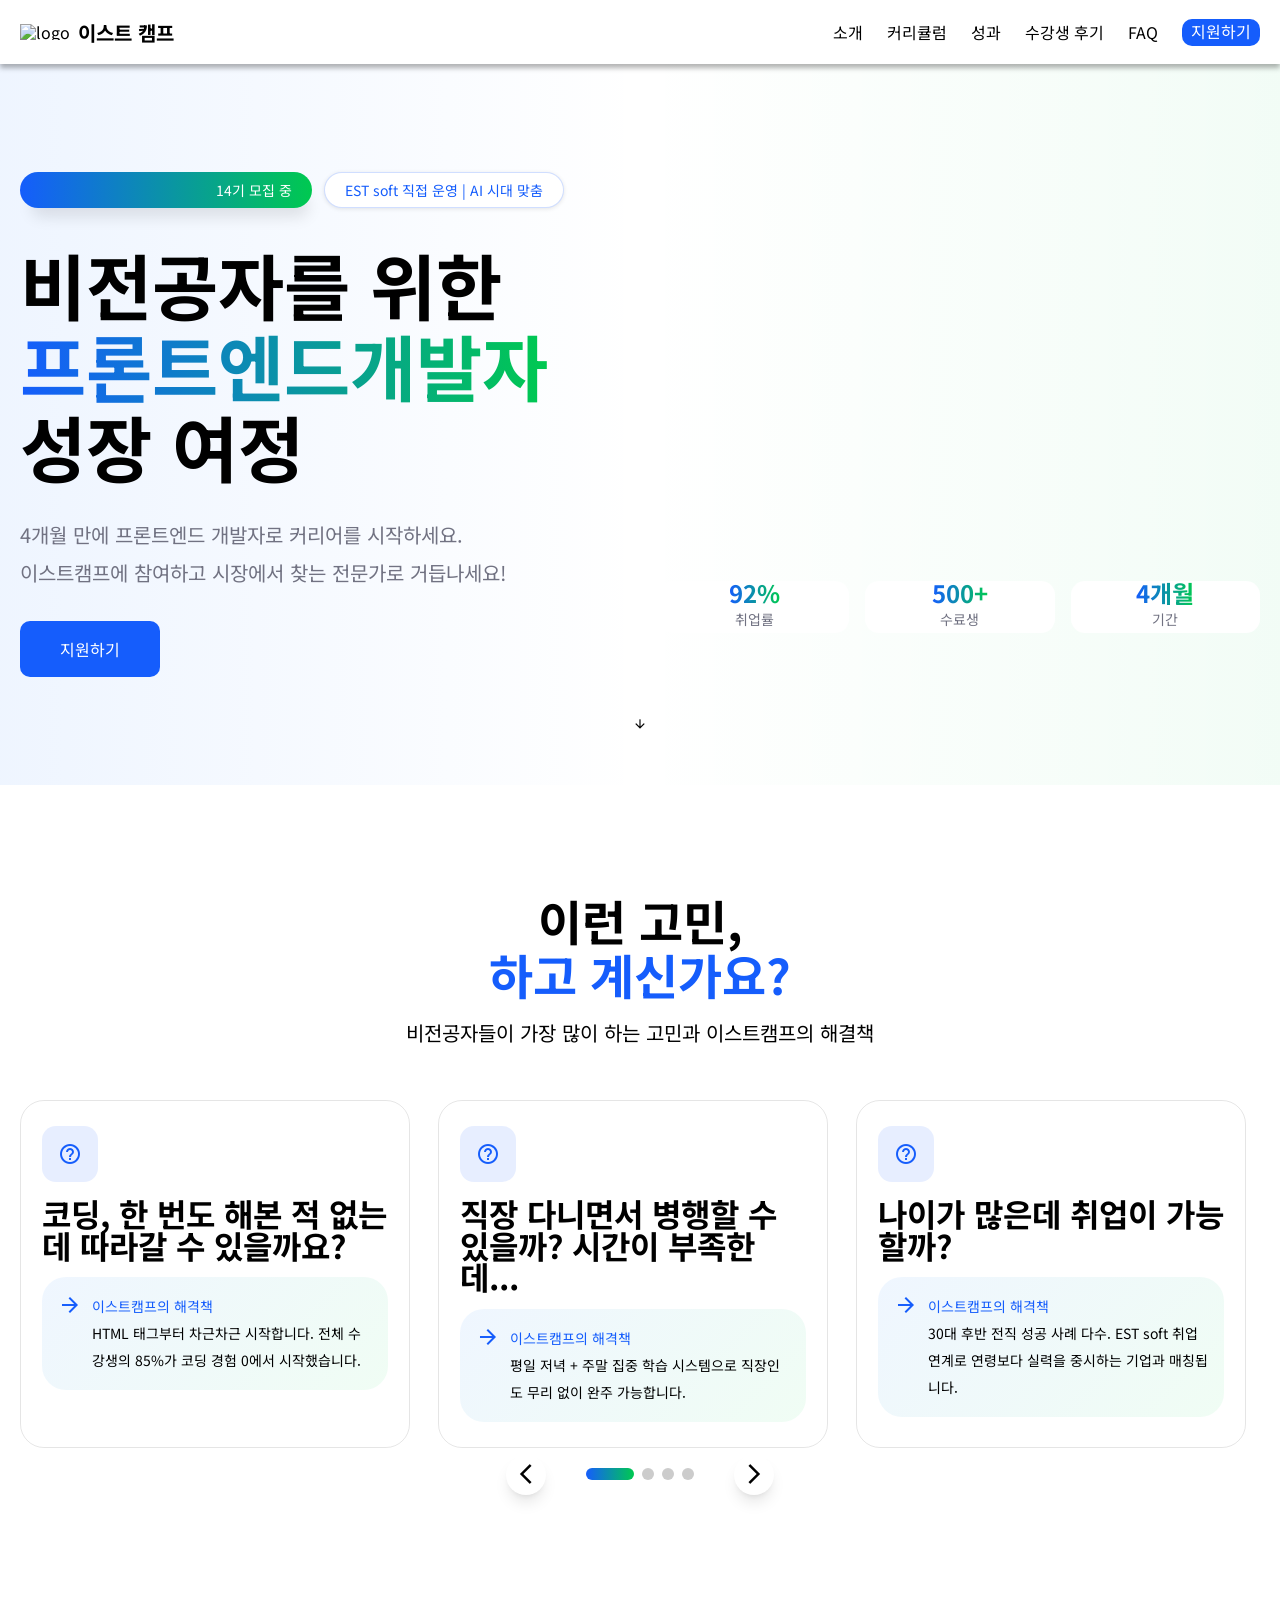
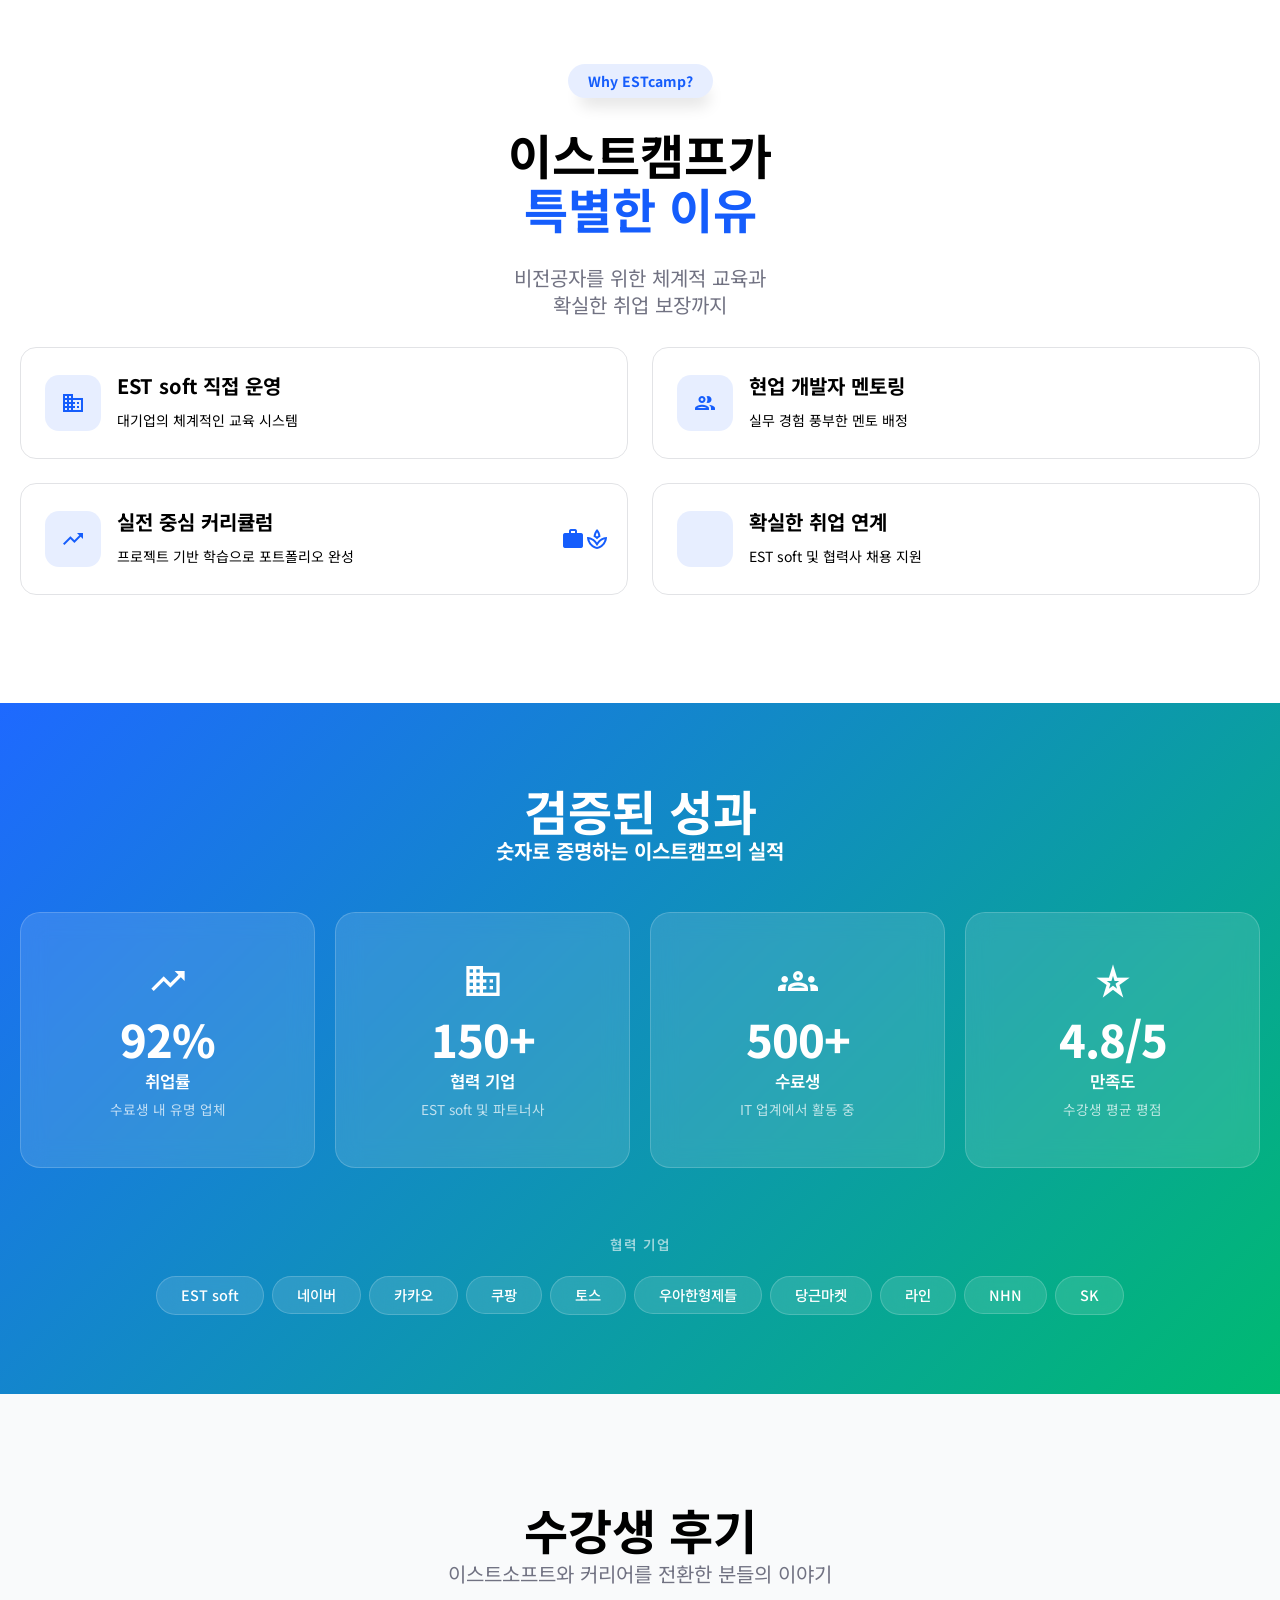
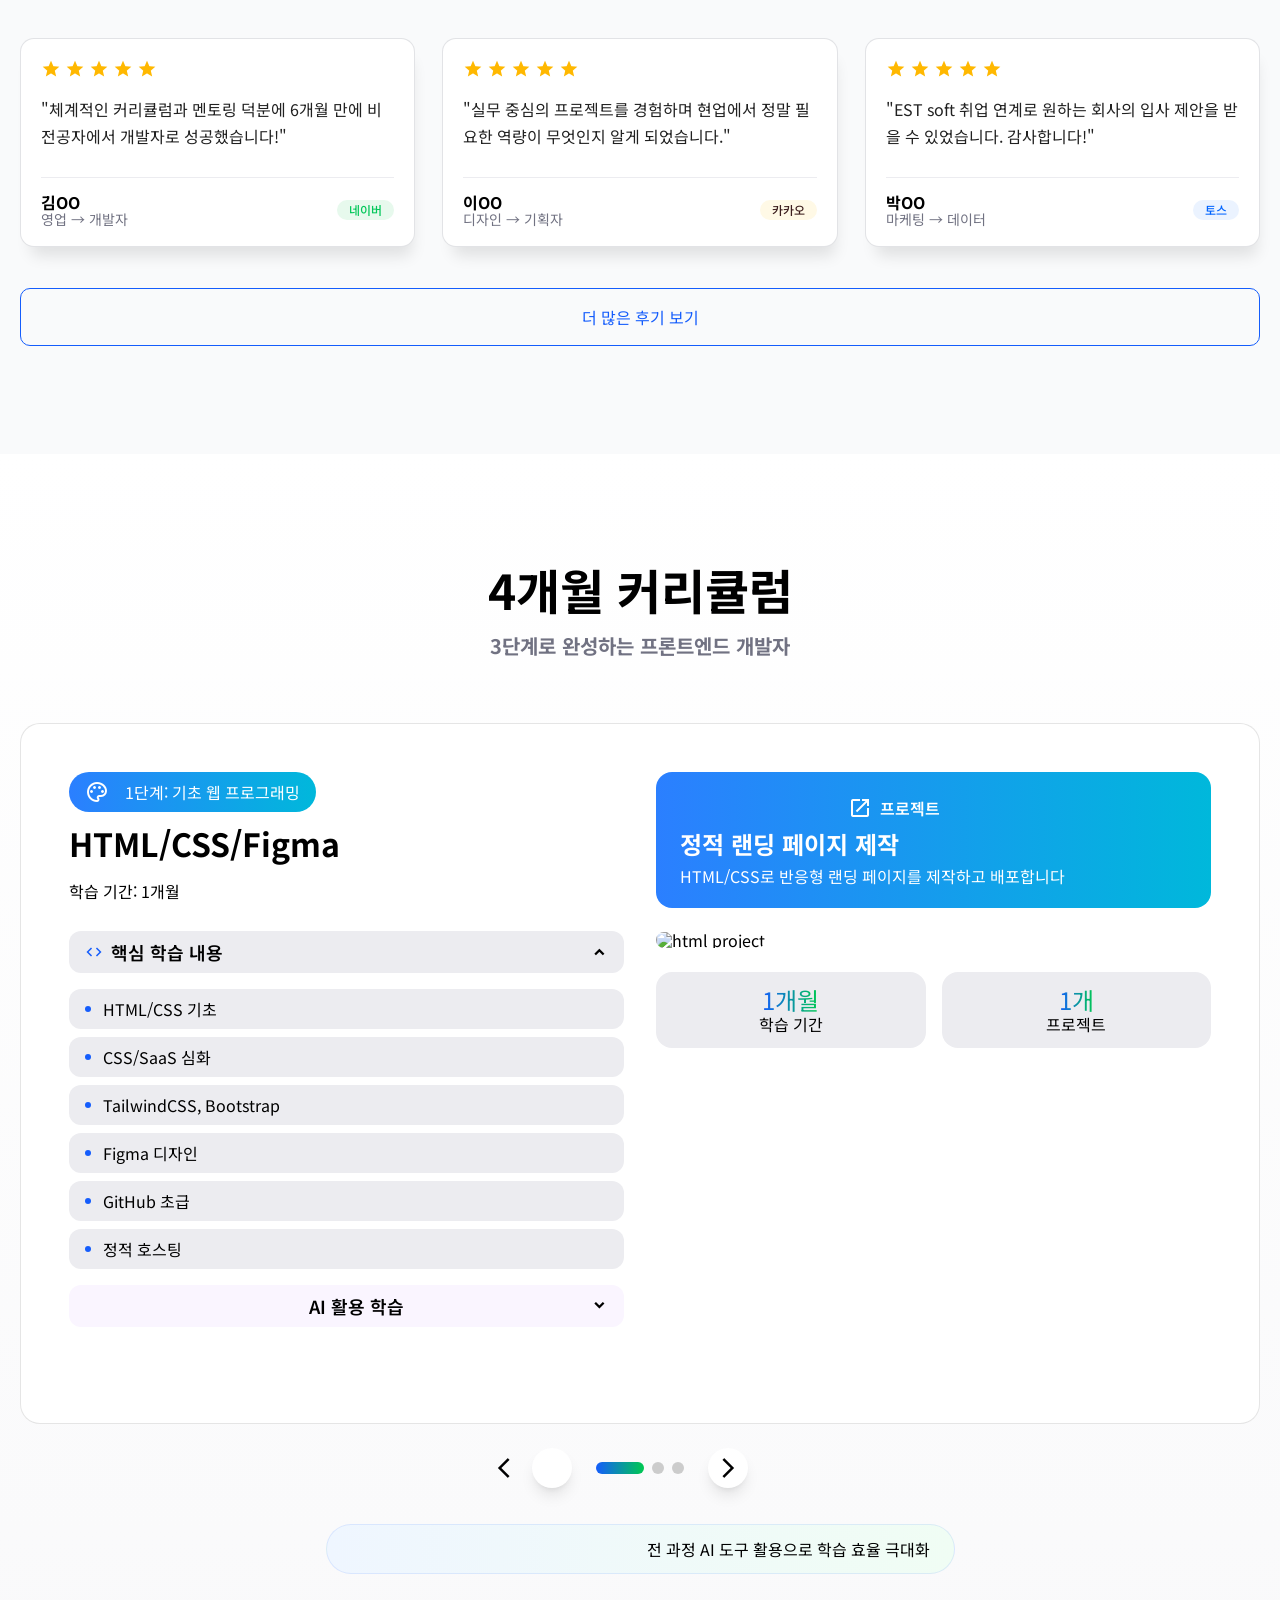
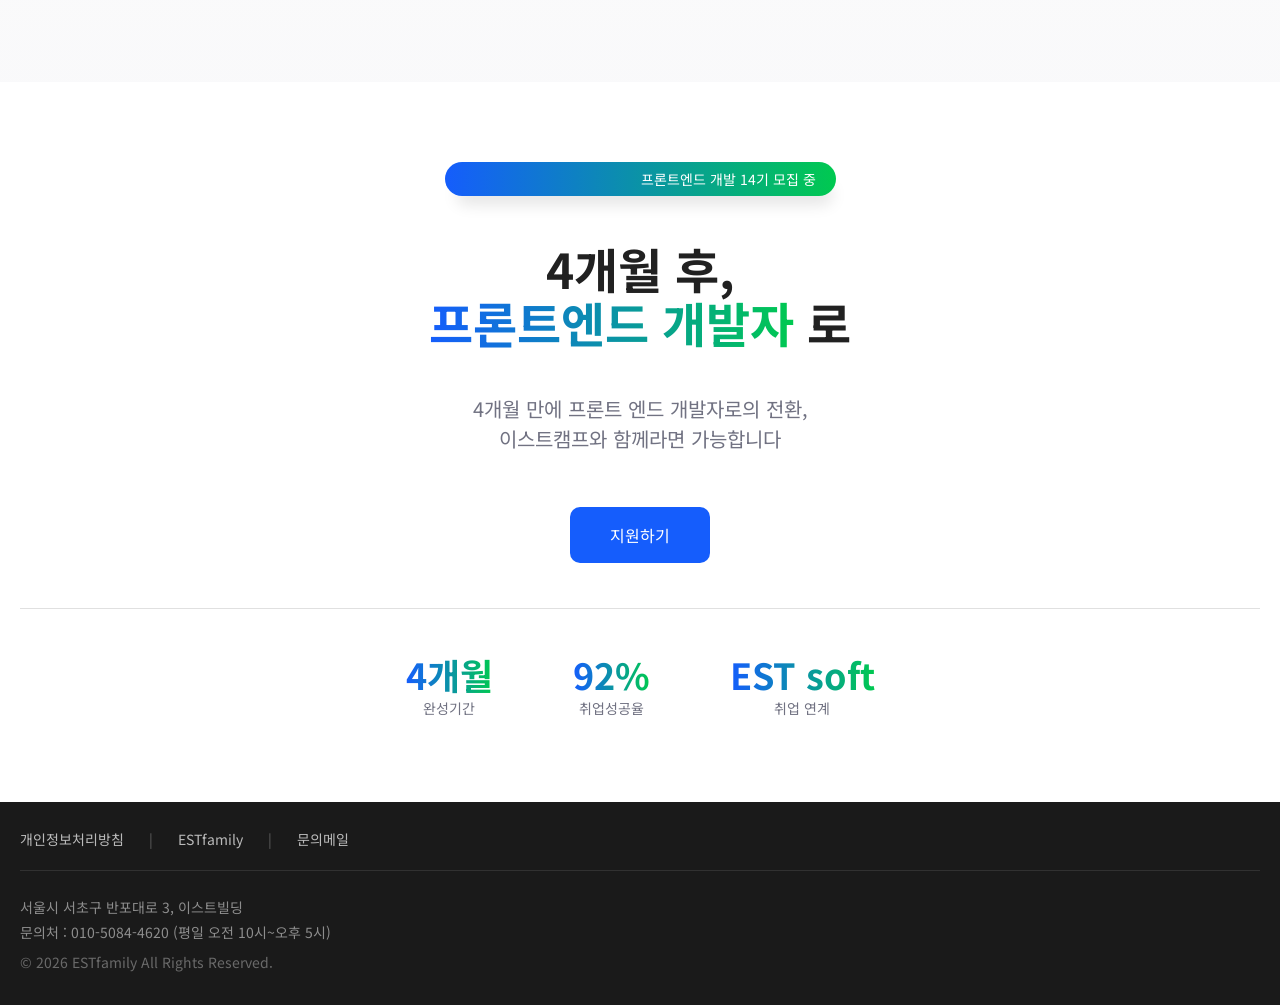
==== commit 2d6c7cec: "fix" ====
--- a/index.html
+++ b/index.html
@@ -456,10 +456,10 @@
                 <span class="material-icons">star</span>
                 <span class="material-icons">star</span>
               </div>
-              <p class="review-text">
+              <h3 class="review-text">
                 "체계적인 커리큘럼과 멘토링 덕분에 6개월 만에 비전공자에서
                 개발자로 성공했습니다!"
-              </p>
+              </h3>
               <div class="review-author">
                 <div class="author-info">
                   <span class="author-name">김OO</span>
--- a/css/index.css
+++ b/css/index.css
@@ -609,7 +609,7 @@
   display: flex;
   gap: 8px;
   justify-content: center;
-  flex-wrap: nowrap; /* 줄바꿈 금지 */
+  flex-wrap: wrap;
   max-width: none; /* 너비 제한 해제 */
   width: 100%;
 }
@@ -652,14 +652,11 @@
 }
 
 @media screen and (max-width: 640px) {
-  .result .result-grid {
-    grid-template-columns: 1fr;
-  }
-  .result .result-card {
-    padding: 32px 20px;
-  }
-  .result .result-header {
-    margin-bottom: 32px;
+  .result .result-card .result-value {
+    font-size: 2.2rem;
+  }
+  .result .result-card .result-label {
+    font-size: 0.95rem;
   }
 }
 /* ------------ review ------------------------------ */
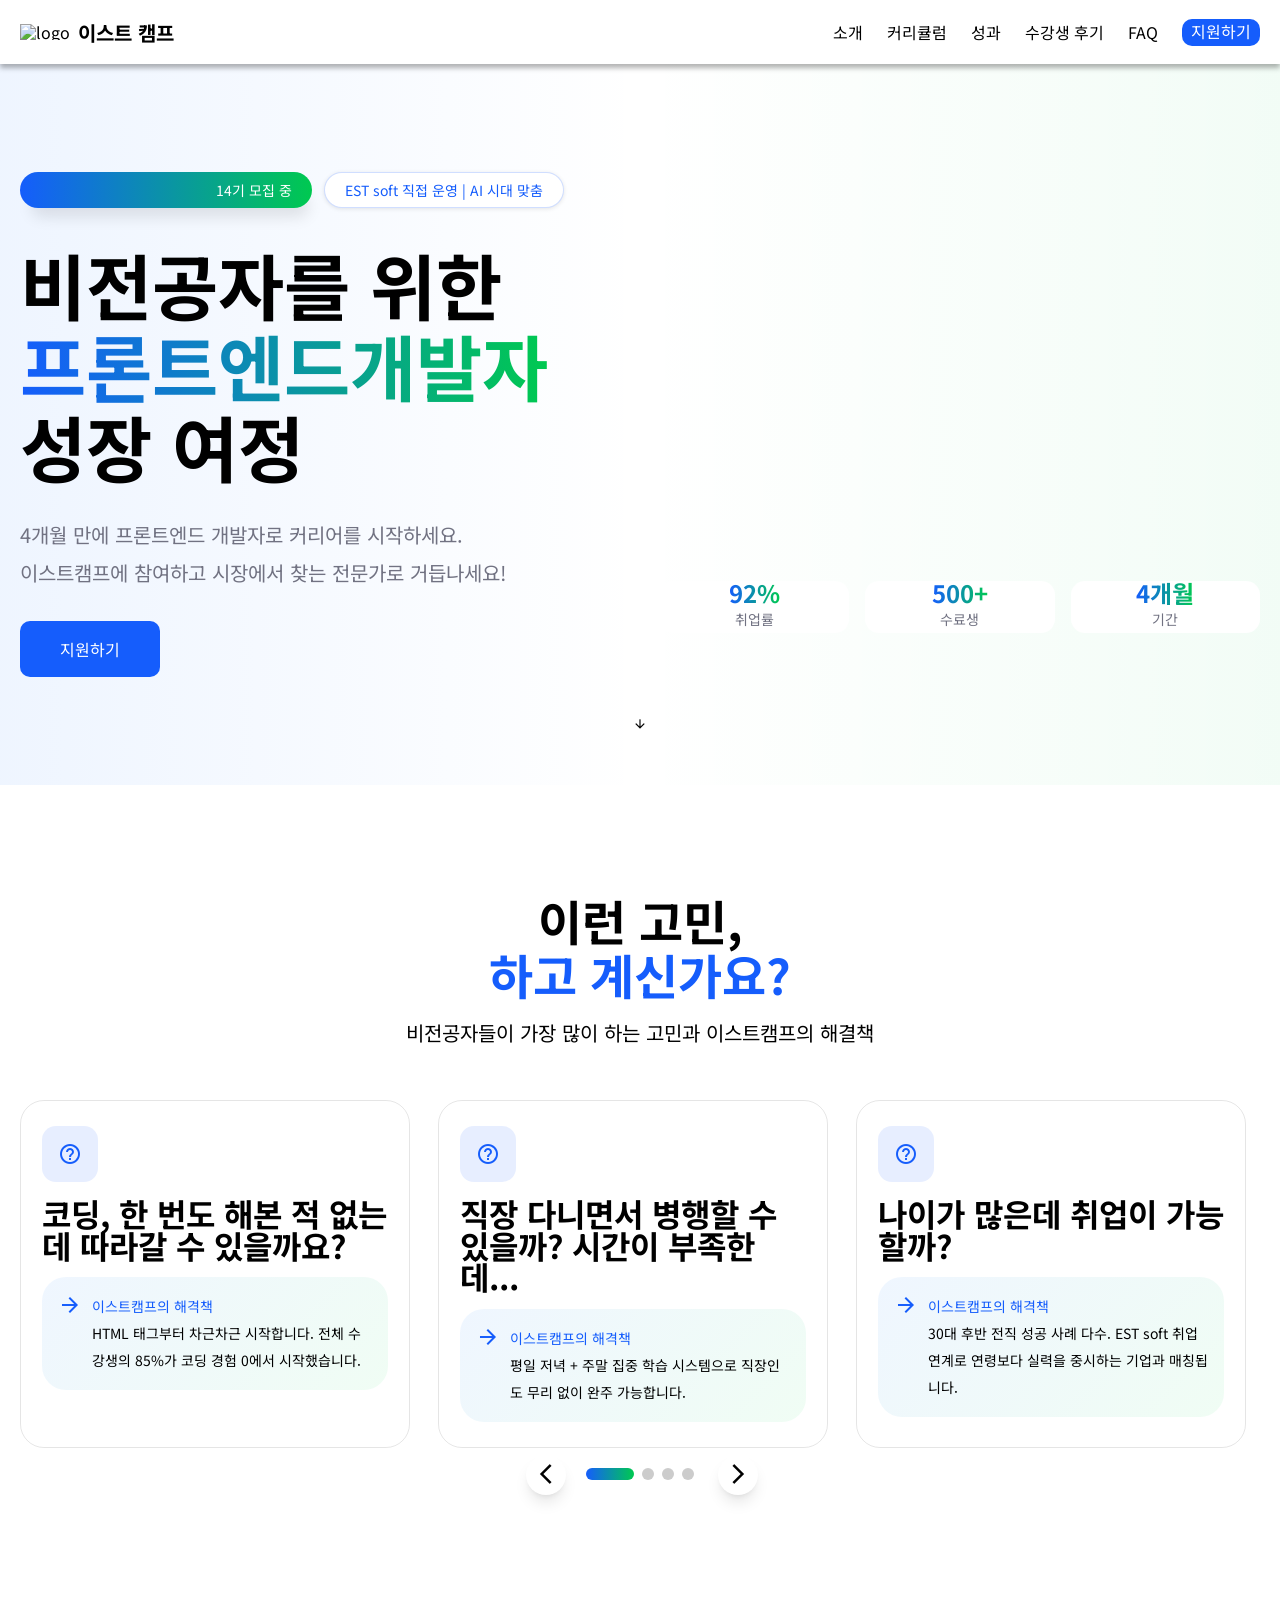
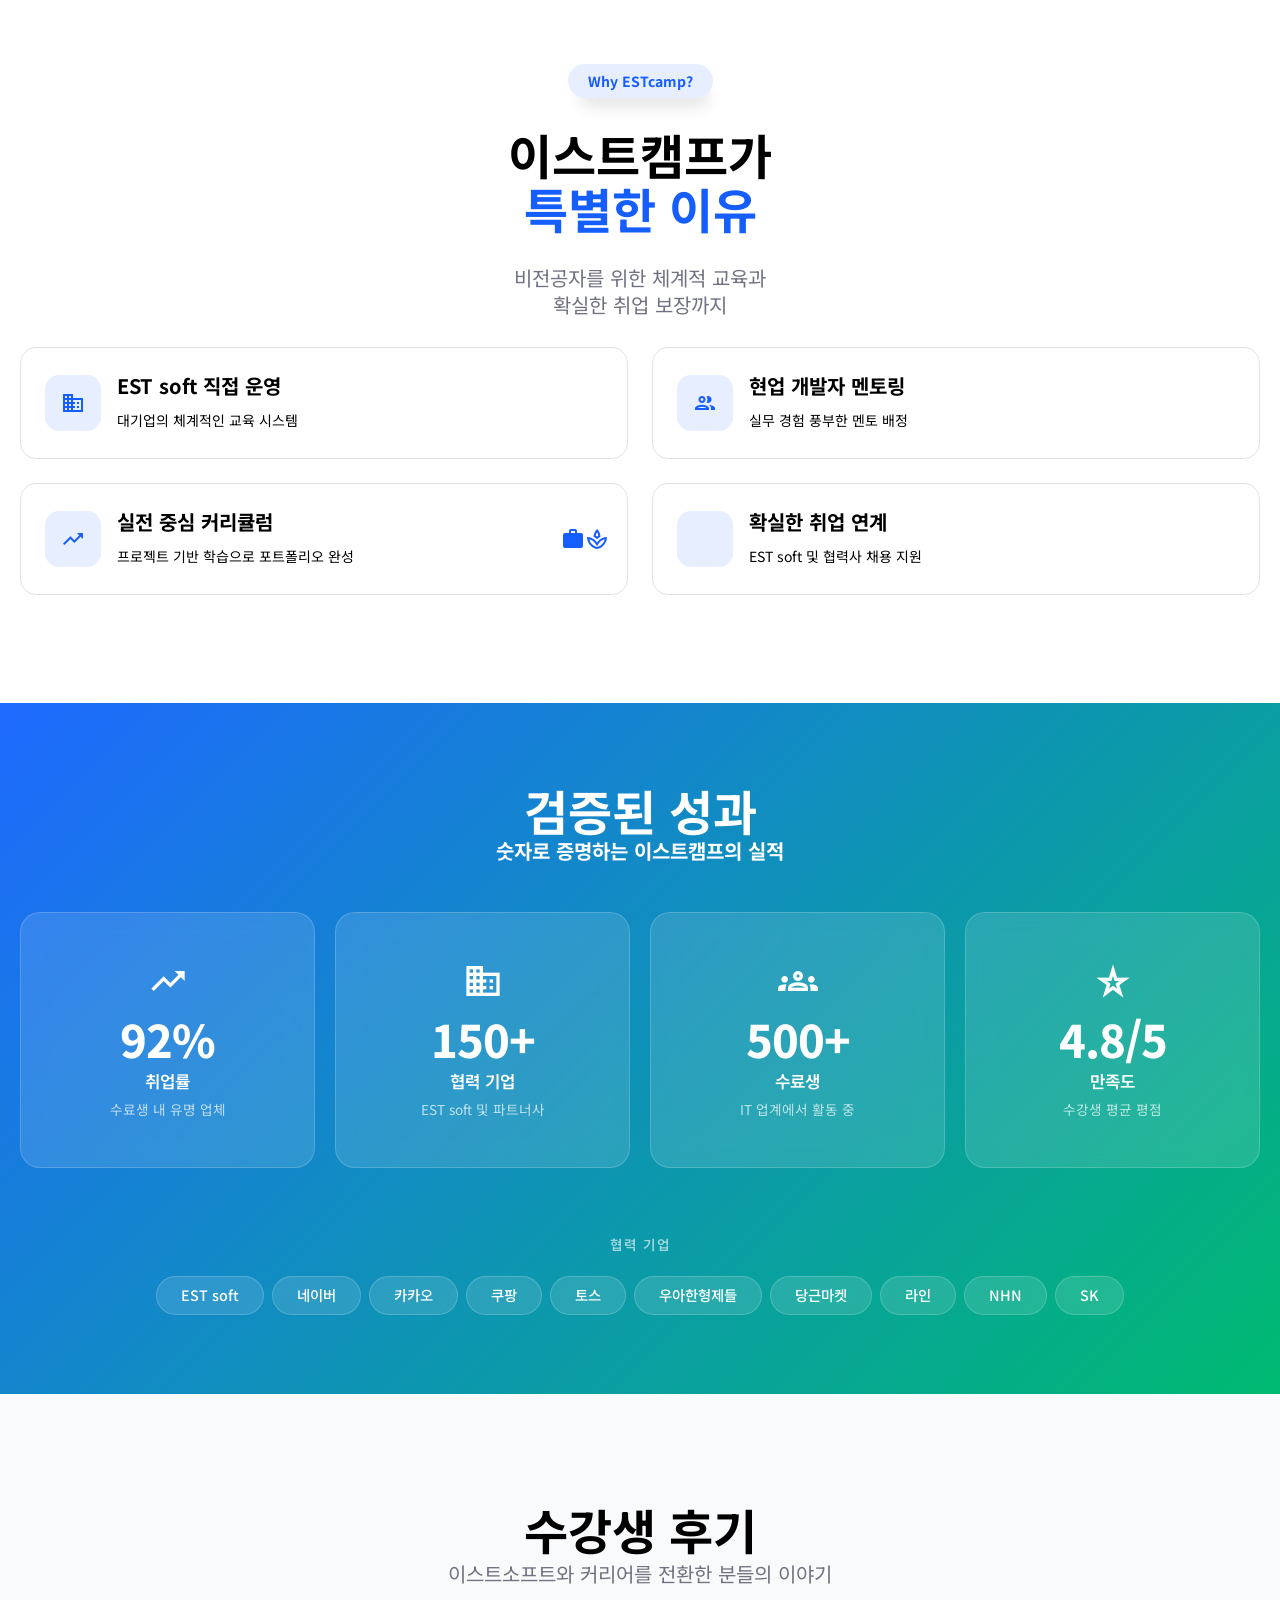
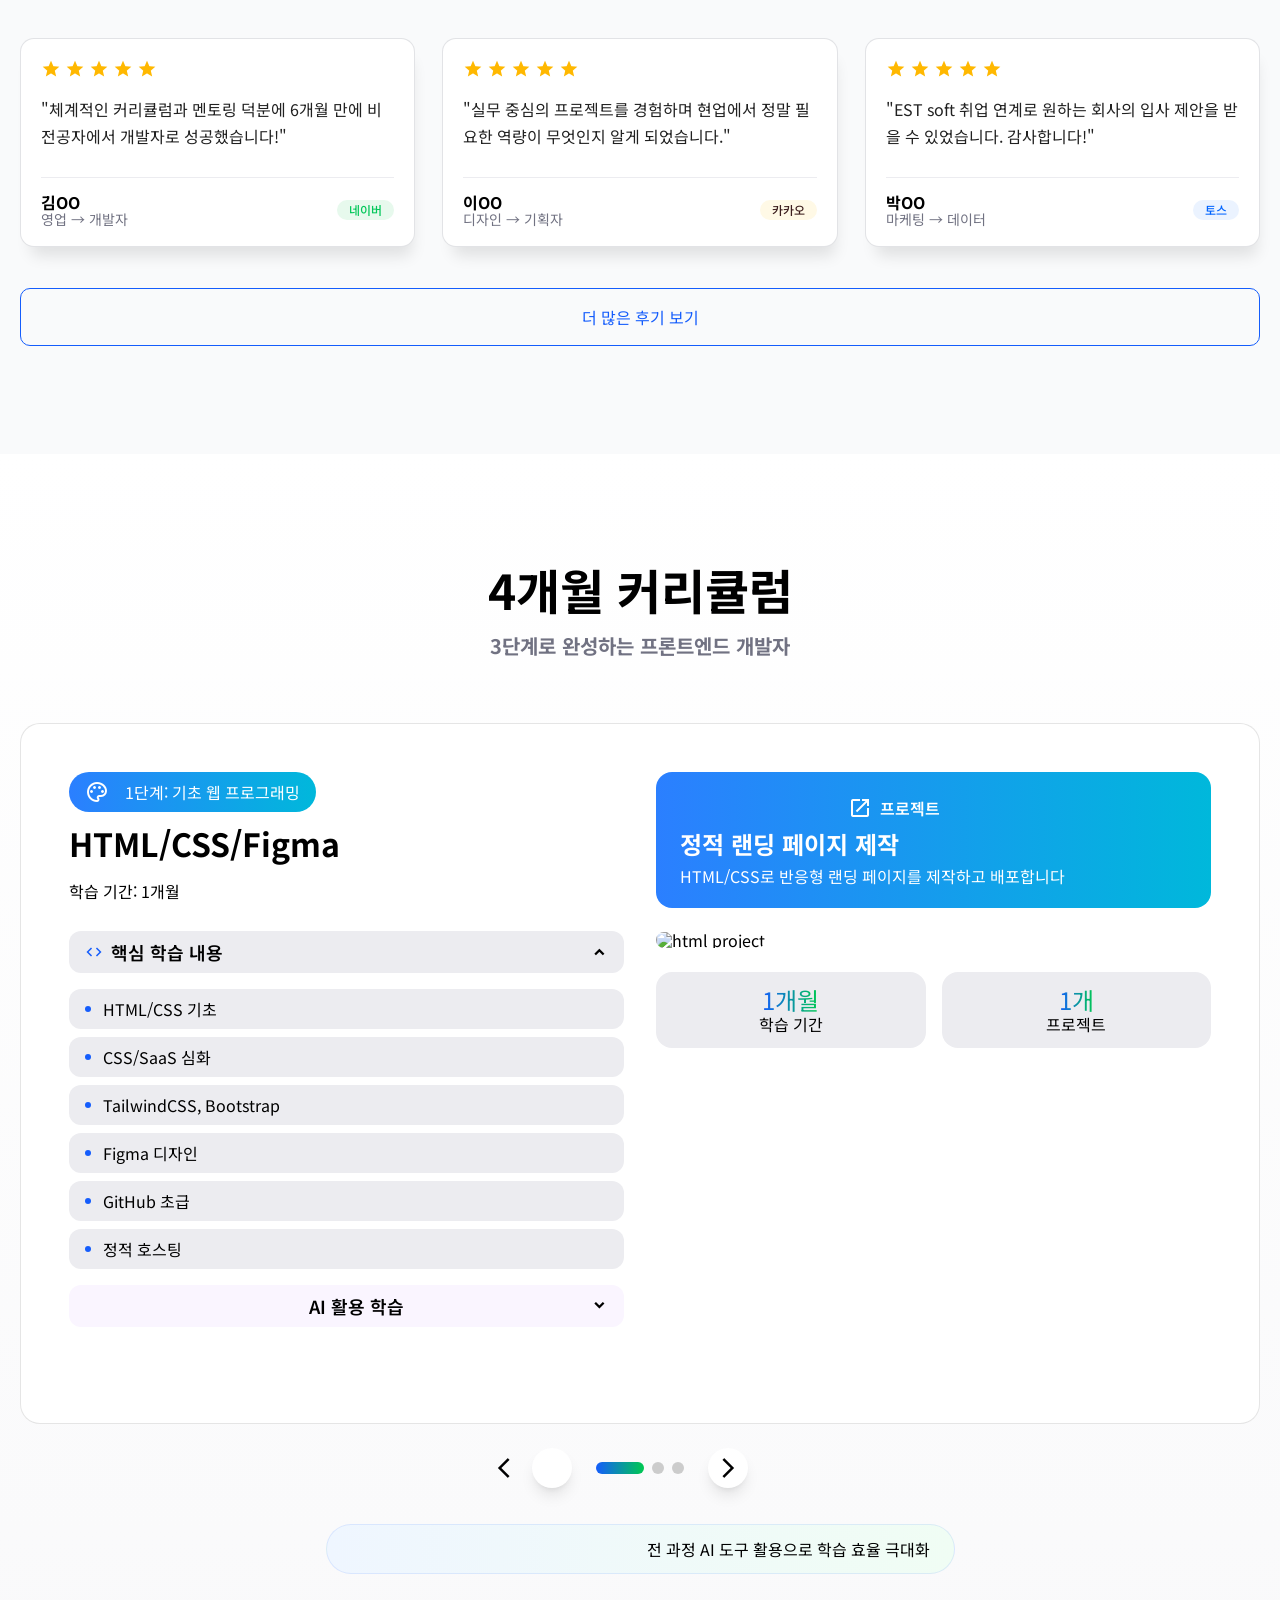
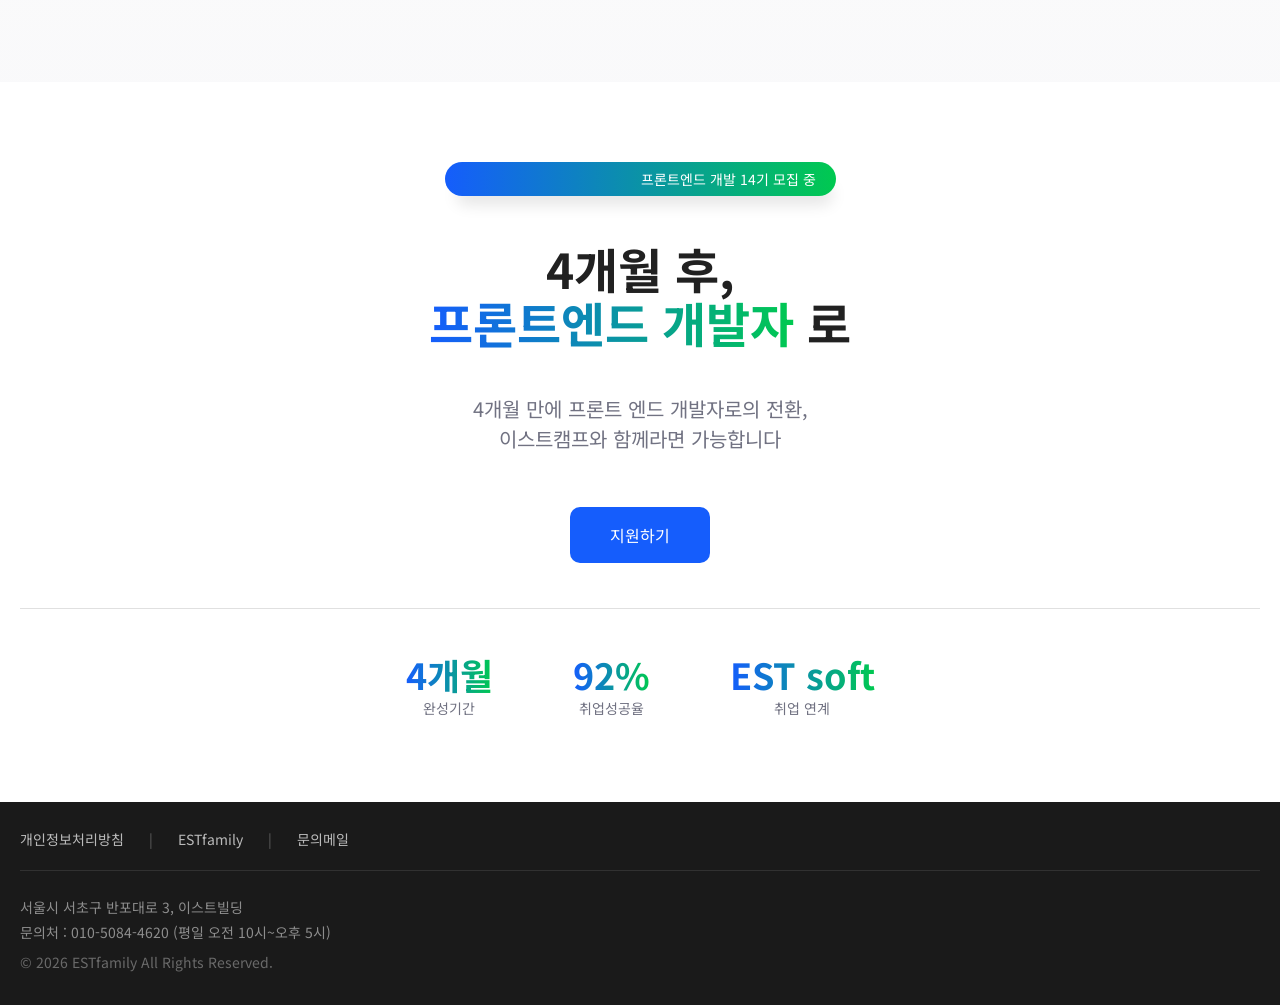
==== commit e3543e89: "problem section 버튼 수정" ====
--- a/index.html
+++ b/index.html
@@ -261,7 +261,7 @@
               </div>
             </div>
             <div class="slide-button">
-              <a href="">
+              <div>
                 <label for="slide01" class="left">
                   <span class="material-icons-outlined">arrow_back_ios</span>
                 </label>
@@ -274,14 +274,14 @@
                 <label for="slide03" class="left">
                   <span class="material-icons-outlined">arrow_back_ios</span>
                 </label>
-              </a>
+              </div>
               <div class="problem-nav">
                 <div></div>
                 <div></div>
                 <div></div>
                 <div></div>
               </div>
-              <a href="">
+              <div>
                 <label for="slide02" class="right">
                   <span class="material-icons-outlined">arrow_forward_ios</span>
                 </label>
@@ -294,7 +294,7 @@
                 <label for="slide04" class="right">
                   <span class="material-icons-outlined">arrow_forward_ios</span>
                 </label>
-              </a>
+              </div>
             </div>
           </div>
         </div>
@@ -456,10 +456,10 @@
                 <span class="material-icons">star</span>
                 <span class="material-icons">star</span>
               </div>
-              <h3 class="review-text">
+              <p class="review-text">
                 "체계적인 커리큘럼과 멘토링 덕분에 6개월 만에 비전공자에서
                 개발자로 성공했습니다!"
-              </h3>
+              </p>
               <div class="review-author">
                 <div class="author-info">
                   <span class="author-name">김OO</span>
--- a/css/index.css
+++ b/css/index.css
@@ -358,22 +358,22 @@
   color: white;
 }
 .slide-button .left {
-  transform: translateX(-200%);
+  transform: translateX(-150%);
 }
 .slide-button .right {
-  transform: translateX(100%);
-}
-
-.problem-slide [id="slide01"]:checked ~ .slide-button a label:nth-child(1) {
+  transform: translateX(330%);
+}
+
+.problem-slide [id="slide01"]:checked ~ .slide-button div label:nth-child(1) {
   display: inline-block;
 }
-.problem-slide [id="slide02"]:checked ~ .slide-button a label:nth-child(2) {
+.problem-slide [id="slide02"]:checked ~ .slide-button div label:nth-child(2) {
   display: inline-block;
 }
-.problem-slide [id="slide03"]:checked ~ .slide-button a label:nth-child(3) {
+.problem-slide [id="slide03"]:checked ~ .slide-button div label:nth-child(3) {
   display: inline-block;
 }
-.problem-slide [id="slide04"]:checked ~ .slide-button a label:nth-child(4) {
+.problem-slide [id="slide04"]:checked ~ .slide-button div label:nth-child(4) {
   display: inline-block;
 }
 /* nav */
@@ -609,7 +609,7 @@
   display: flex;
   gap: 8px;
   justify-content: center;
-  flex-wrap: wrap;
+  flex-wrap: nowrap; /* 줄바꿈 금지 */
   max-width: none; /* 너비 제한 해제 */
   width: 100%;
 }
@@ -652,11 +652,14 @@
 }
 
 @media screen and (max-width: 640px) {
-  .result .result-card .result-value {
-    font-size: 2.2rem;
-  }
-  .result .result-card .result-label {
-    font-size: 0.95rem;
+  .result .result-grid {
+    grid-template-columns: 1fr;
+  }
+  .result .result-card {
+    padding: 32px 20px;
+  }
+  .result .result-header {
+    margin-bottom: 32px;
   }
 }
 /* ------------ review ------------------------------ */
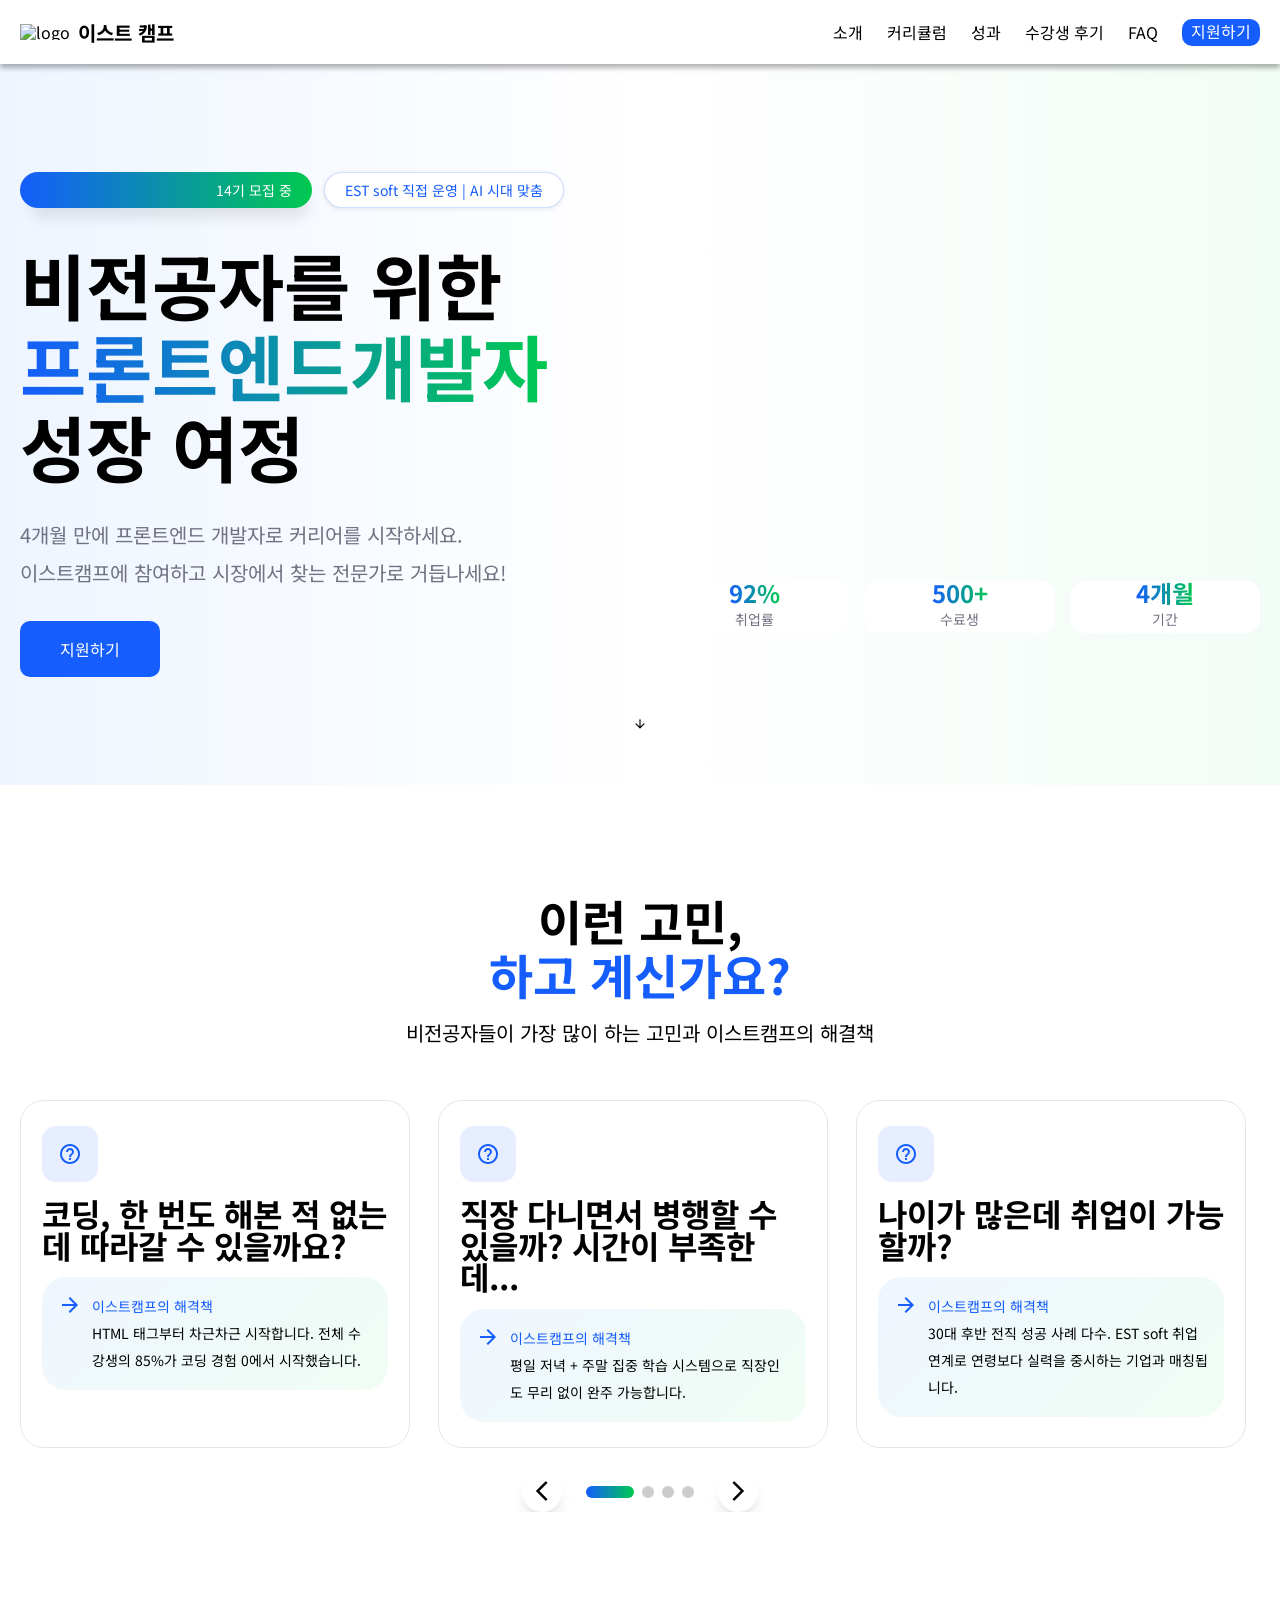
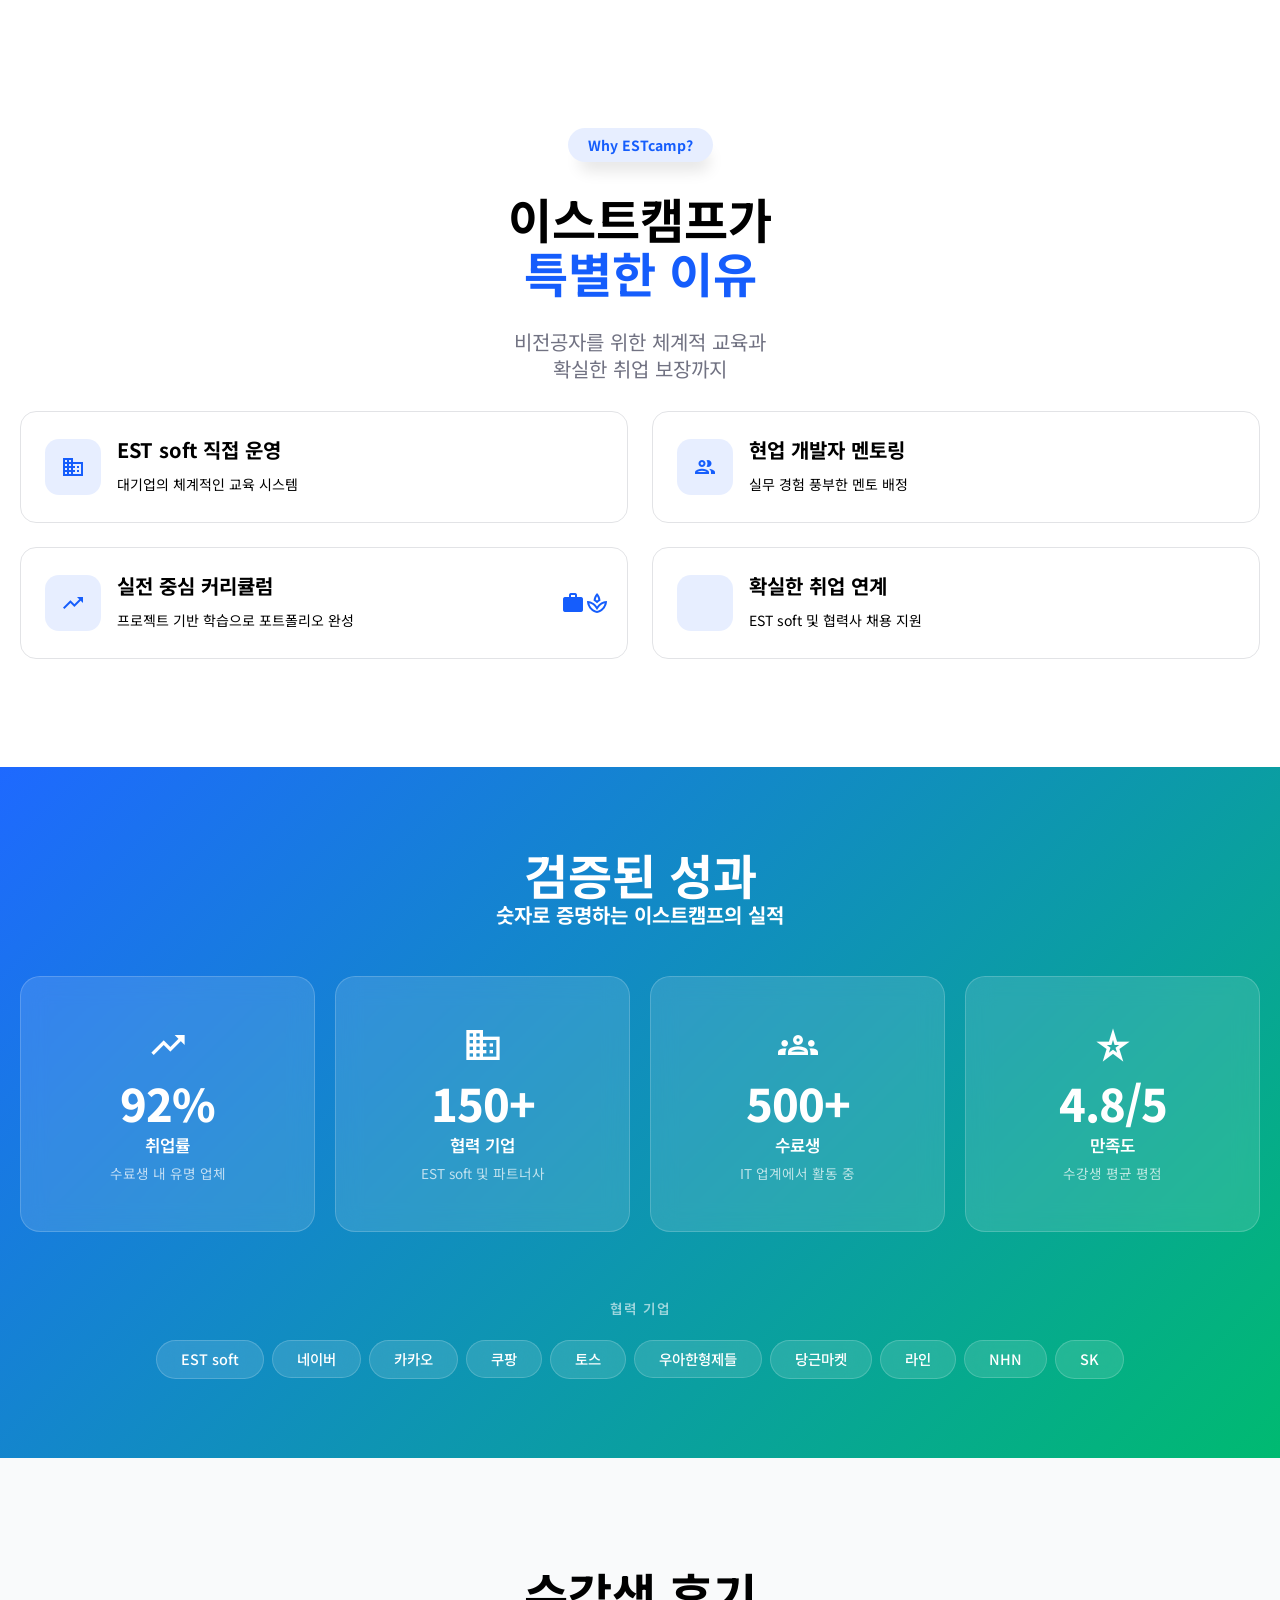
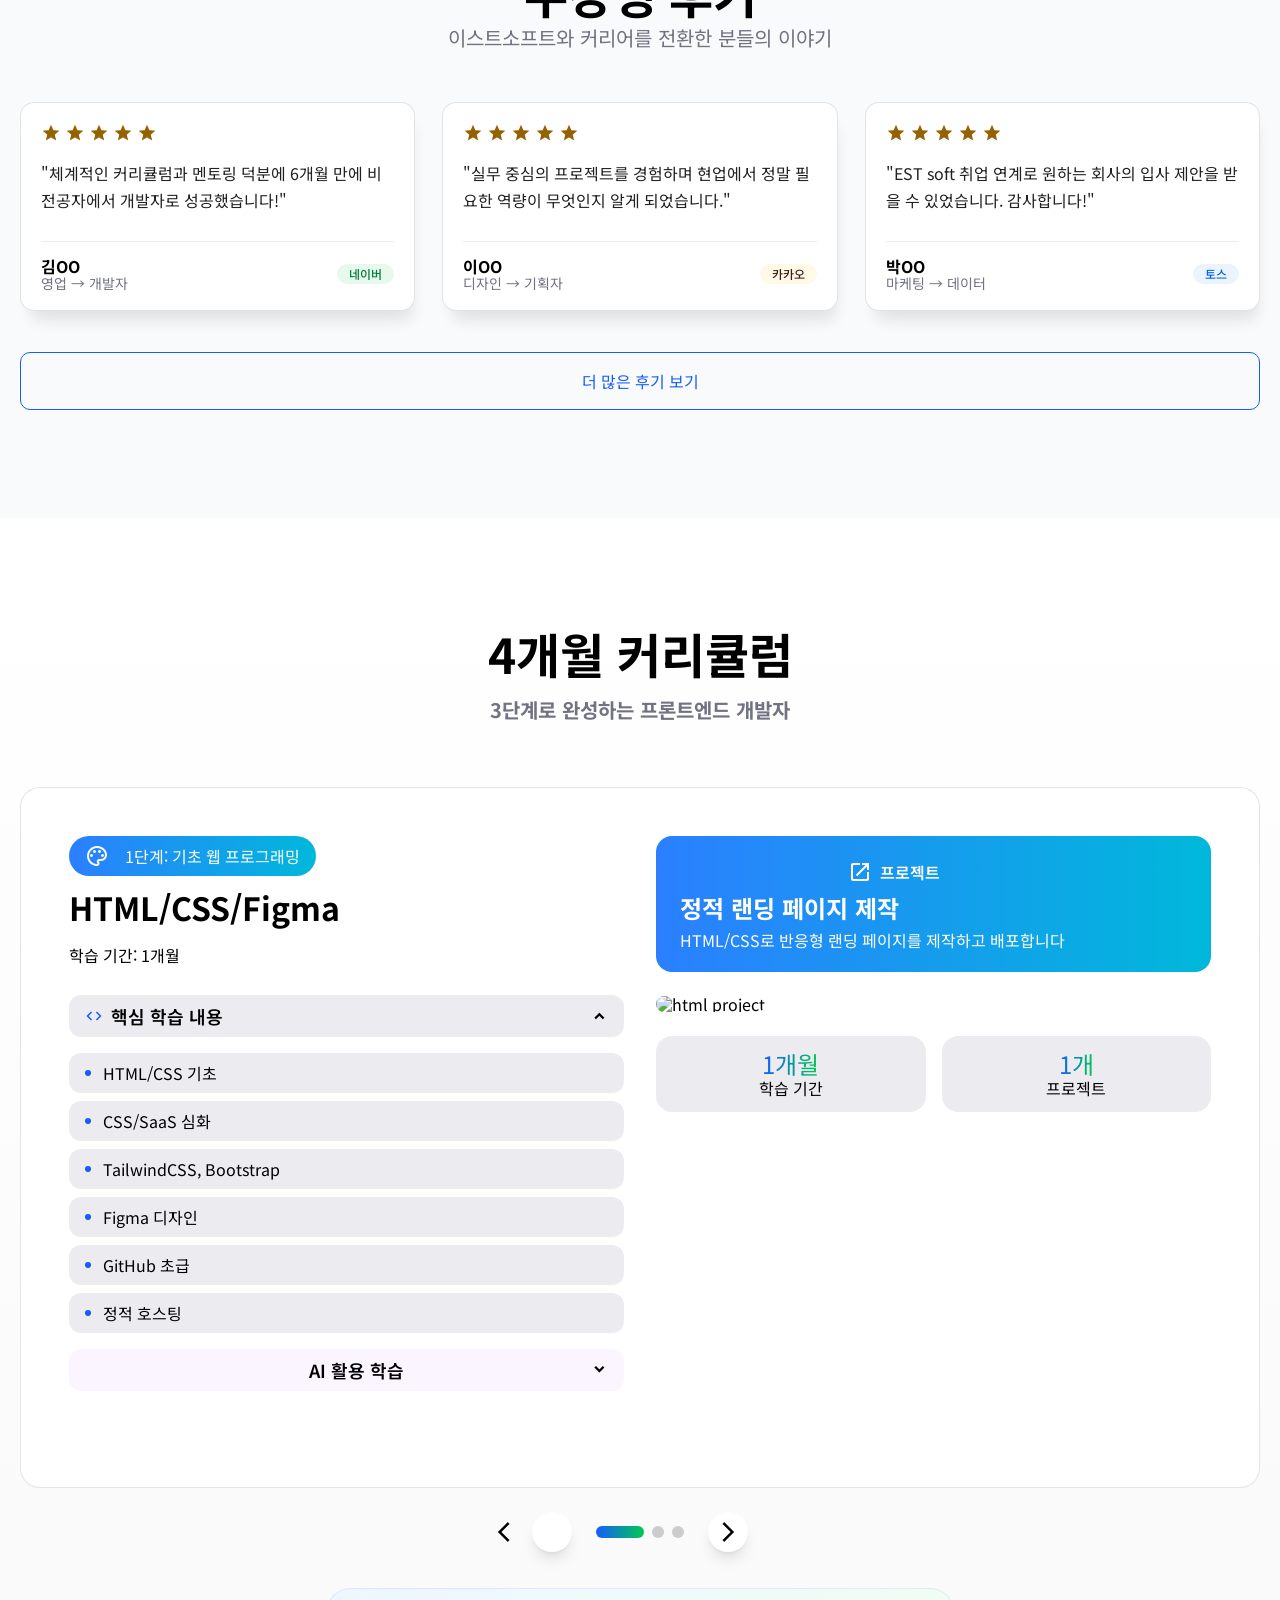
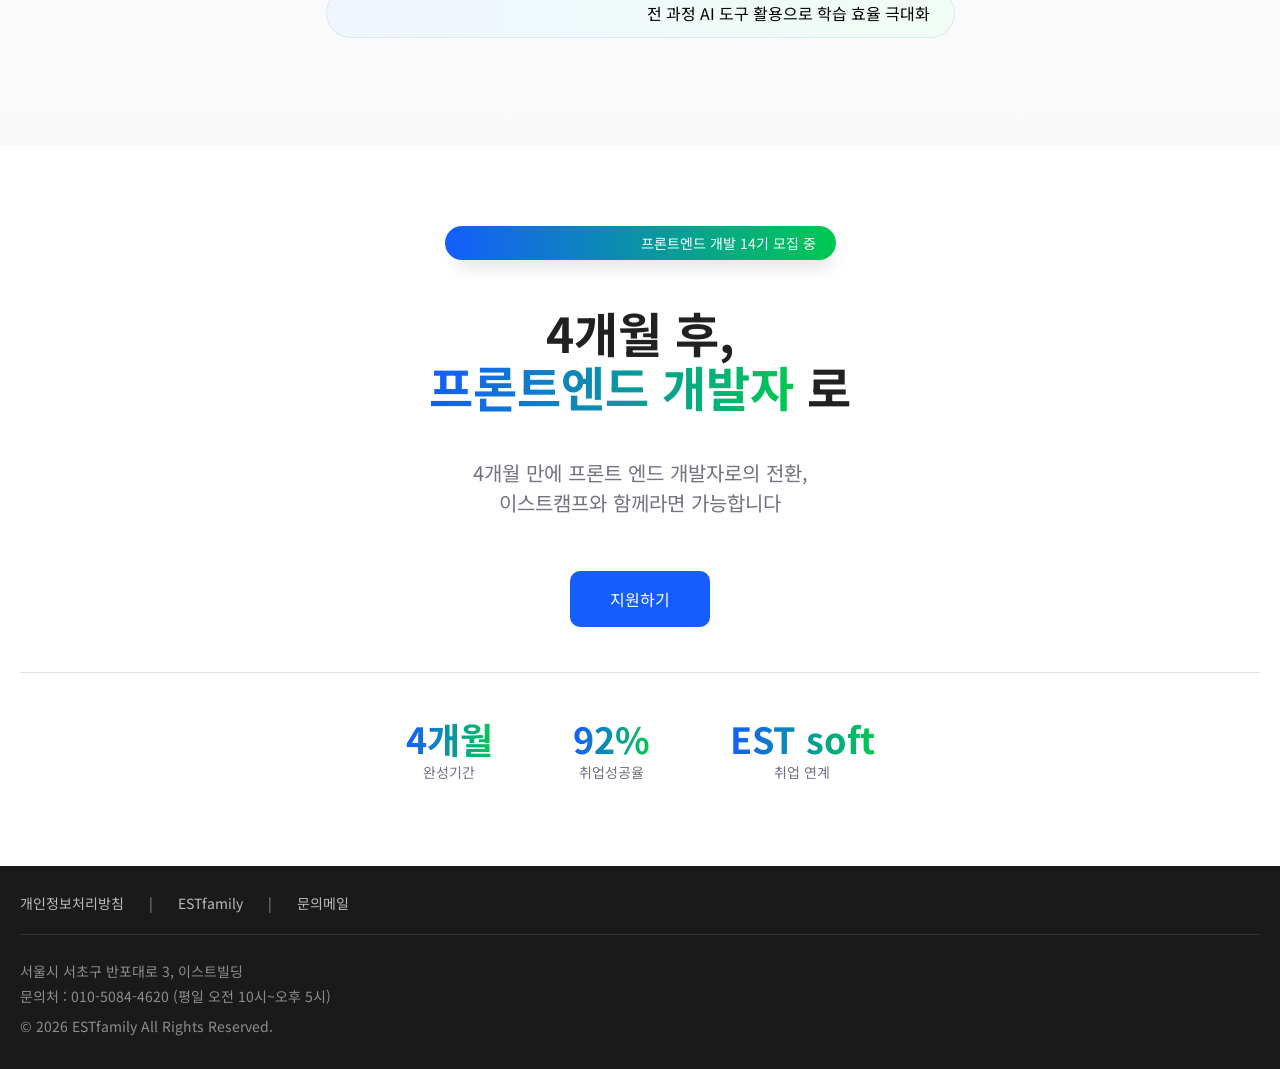
==== commit 8f893abd: "Merge pull request #62 from JEJU-Ratus/problem problem section 버튼 수정" ====
--- a/index.html
+++ b/index.html
@@ -456,10 +456,10 @@
                 <span class="material-icons">star</span>
                 <span class="material-icons">star</span>
               </div>
-              <p class="review-text">
+              <h3 class="review-text">
                 "체계적인 커리큘럼과 멘토링 덕분에 6개월 만에 비전공자에서
                 개발자로 성공했습니다!"
-              </p>
+              </h3>
               <div class="review-author">
                 <div class="author-info">
                   <span class="author-name">김OO</span>
--- a/css/index.css
+++ b/css/index.css
@@ -332,11 +332,13 @@
 }
 /* 버튼 */
 .slide-button {
-  align-content: center;
-  position: absolute;
-  left: 50%;
-  height: 50px;
-  transform: translateX(-50%);
+  display: flex;
+  gap: 1.5rem;
+  align-items: center;
+  justify-content: center;
+  width: fit-content;
+  margin-top: 24px;
+  margin-inline: auto;
 }
 .slide-button label {
   display: none;
@@ -344,7 +346,6 @@
   box-shadow:
     0 10px 15px -3px #0000001a,
     0 4px 6px -4px #0000001a;
-  position: absolute;
   top: 7px;
   width: 40px;
   height: 40px;
@@ -357,13 +358,6 @@
   background-color: var(--color-primary);
   color: white;
 }
-.slide-button .left {
-  transform: translateX(-150%);
-}
-.slide-button .right {
-  transform: translateX(330%);
-}
-
 .problem-slide [id="slide01"]:checked ~ .slide-button div label:nth-child(1) {
   display: inline-block;
 }
@@ -609,7 +603,7 @@
   display: flex;
   gap: 8px;
   justify-content: center;
-  flex-wrap: nowrap; /* 줄바꿈 금지 */
+  flex-wrap: wrap;
   max-width: none; /* 너비 제한 해제 */
   width: 100%;
 }
@@ -652,14 +646,11 @@
 }
 
 @media screen and (max-width: 640px) {
-  .result .result-grid {
-    grid-template-columns: 1fr;
-  }
-  .result .result-card {
-    padding: 32px 20px;
-  }
-  .result .result-header {
-    margin-bottom: 32px;
+  .result .result-card .result-value {
+    font-size: 2.2rem;
+  }
+  .result .result-card .result-label {
+    font-size: 0.95rem;
   }
 }
 /* ------------ review ------------------------------ */
@@ -707,7 +698,7 @@
 /* 별점 영역 */
 .review-rating {
   margin: 20px 20px 0; /* 내부 위치만 마진으로 고정 */
-  color: #ffb800; /* 포인트 컬러 */
+  color: #966200; /* 포인트 컬러 */
 }
 
 .review-rating span {
@@ -754,7 +745,7 @@
 
 .naver {
   background: #e7f9ed;
-  color: #03c75a;
+  color: #037c3a;
 }
 .kakao {
   background: #fff9e6;
@@ -762,7 +753,7 @@
 }
 .toss {
   background: #ebf3ff;
-  color: #0064ff;
+  color: #0062f5;
 }
 
 /* 하단 버튼 */
@@ -788,7 +779,7 @@
 }
 @media screen and (max-width: 768px) {
   .review-grid {
-    grid-size: 1fr;
+    grid-template-columns: 1fr;
   }
   .review-header {
     margin-bottom: var(--base-unit);
@@ -1013,7 +1004,7 @@
 
 .curriculum-ai-title .material-icons-outlined {
   font-size: 18px;
-  color: #ad46ff;
+  color: #9f29ff;
 }
 
 .curriculum-ai-list {
@@ -1036,7 +1027,7 @@
 
 .curriculum-ai-list li .material-icons-outlined {
   font-size: 16px;
-  color: #ad46ff;
+  color: #9f29ff;
 }
 
 /* ── Slide Visual (right column) ────────────── */
@@ -1389,7 +1380,7 @@
 
 .footer-links .bar {
   margin: 0 5px;
-  color: rgba(255, 255, 255, 0.3);
+  color: rgba(255, 255, 255, 0.5);
 }
 
 .footer-social {
@@ -1424,5 +1415,5 @@
 
 .footer-info .copyright {
   margin-top: 4px;
-  color: rgba(255, 255, 255, 0.35);
-}
+  color: rgba(255, 255, 255, 0.5);
+}
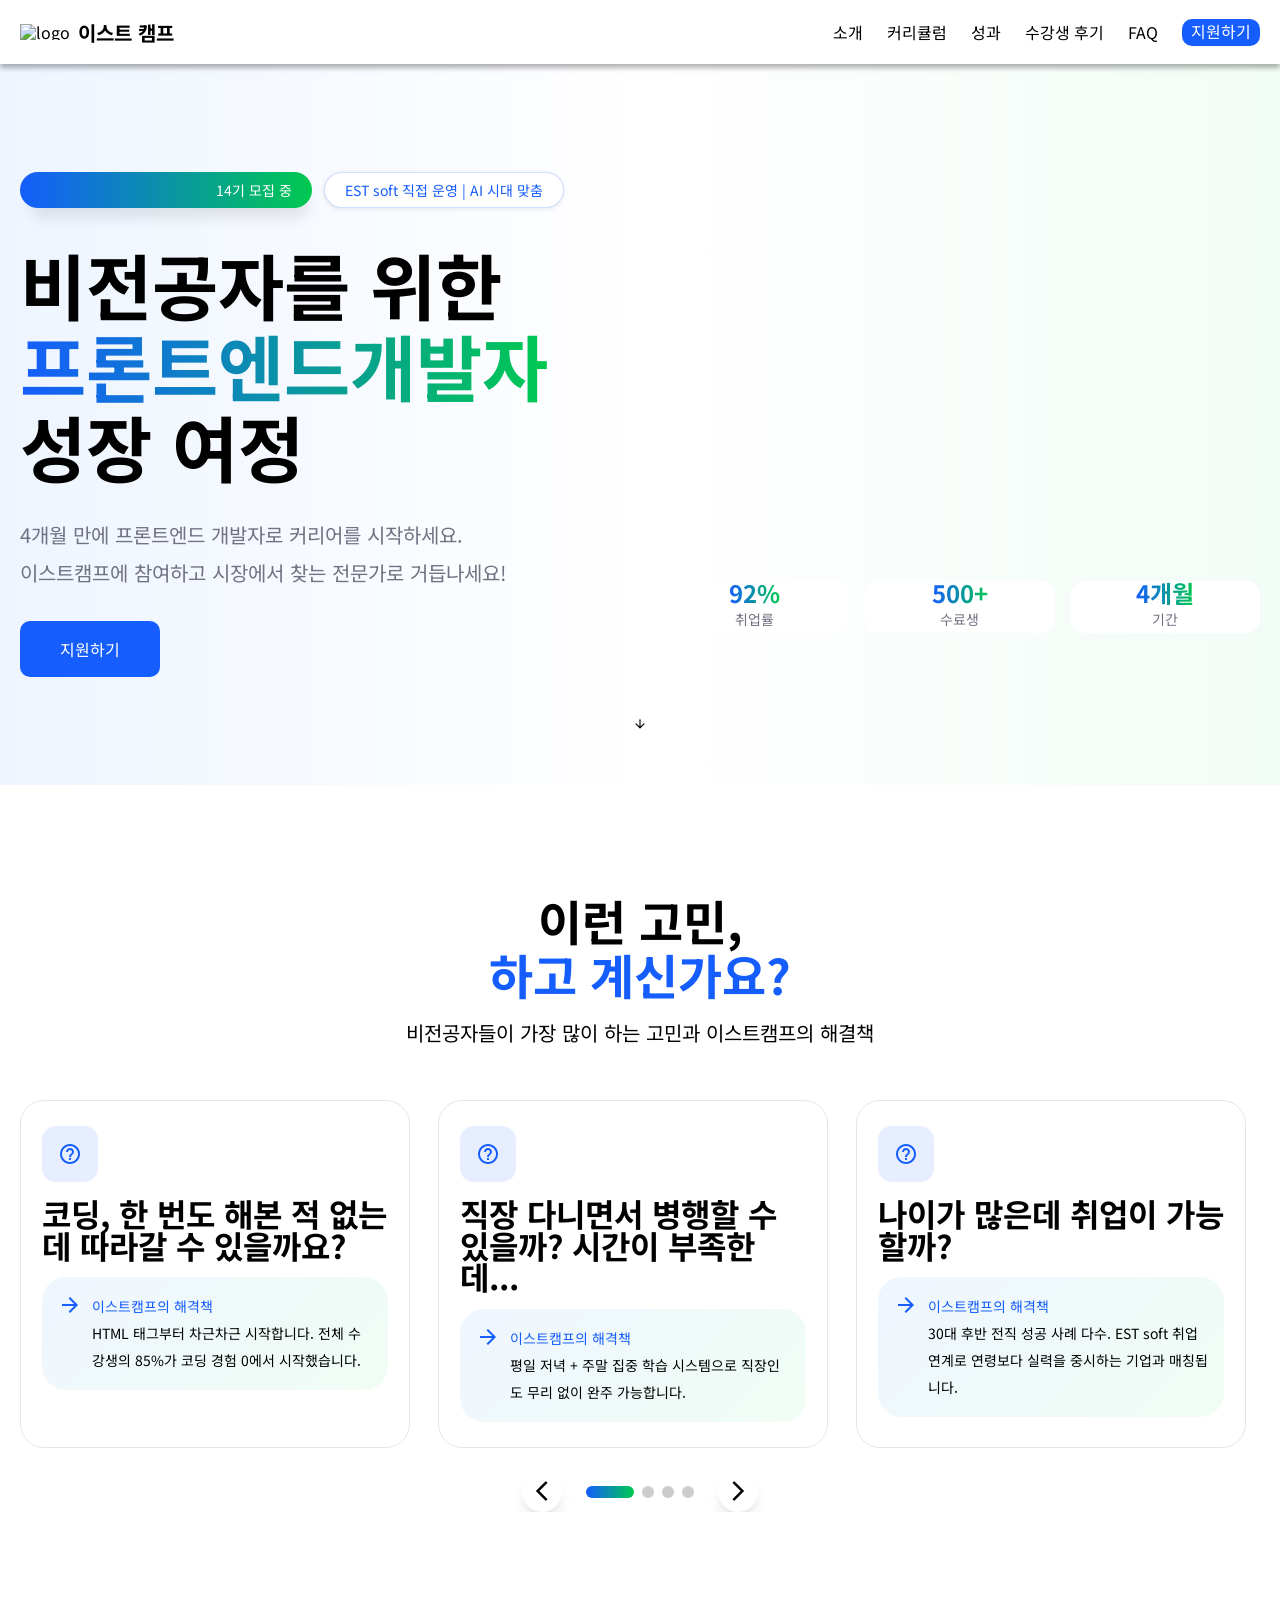
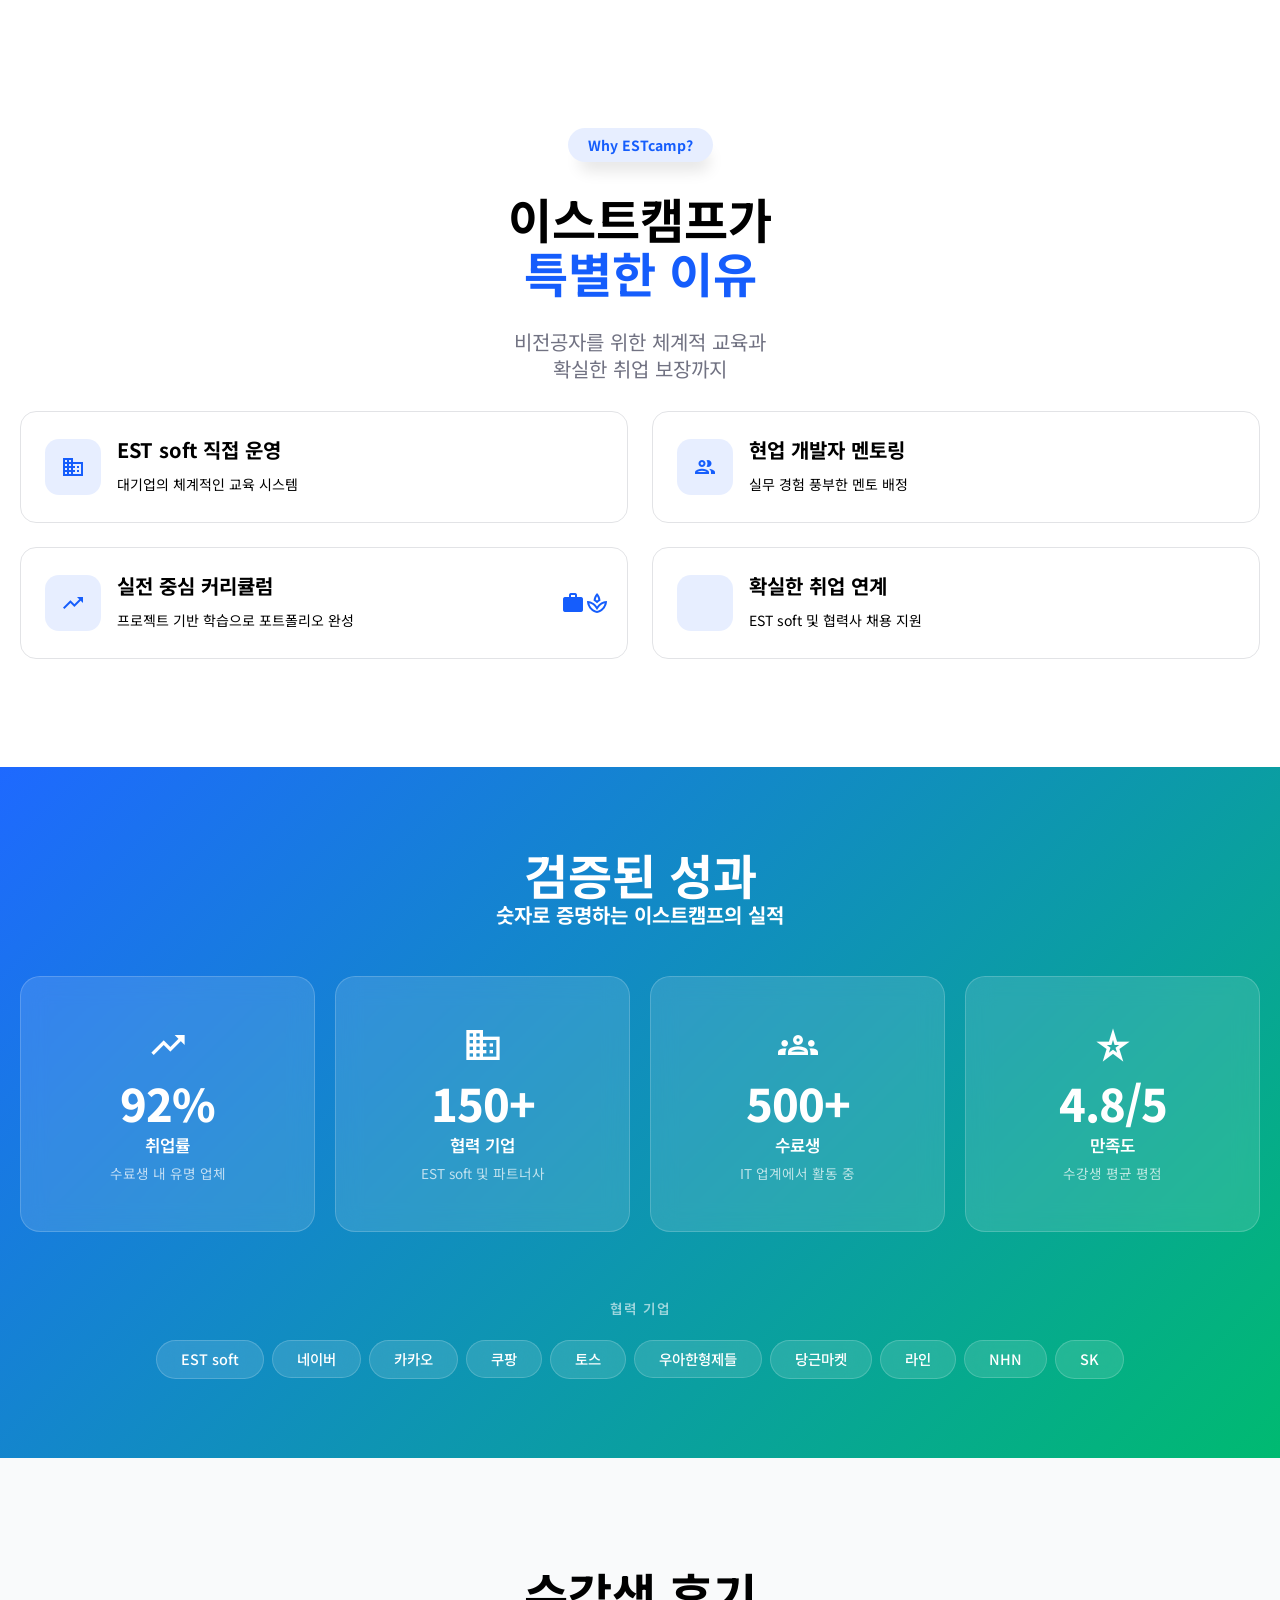
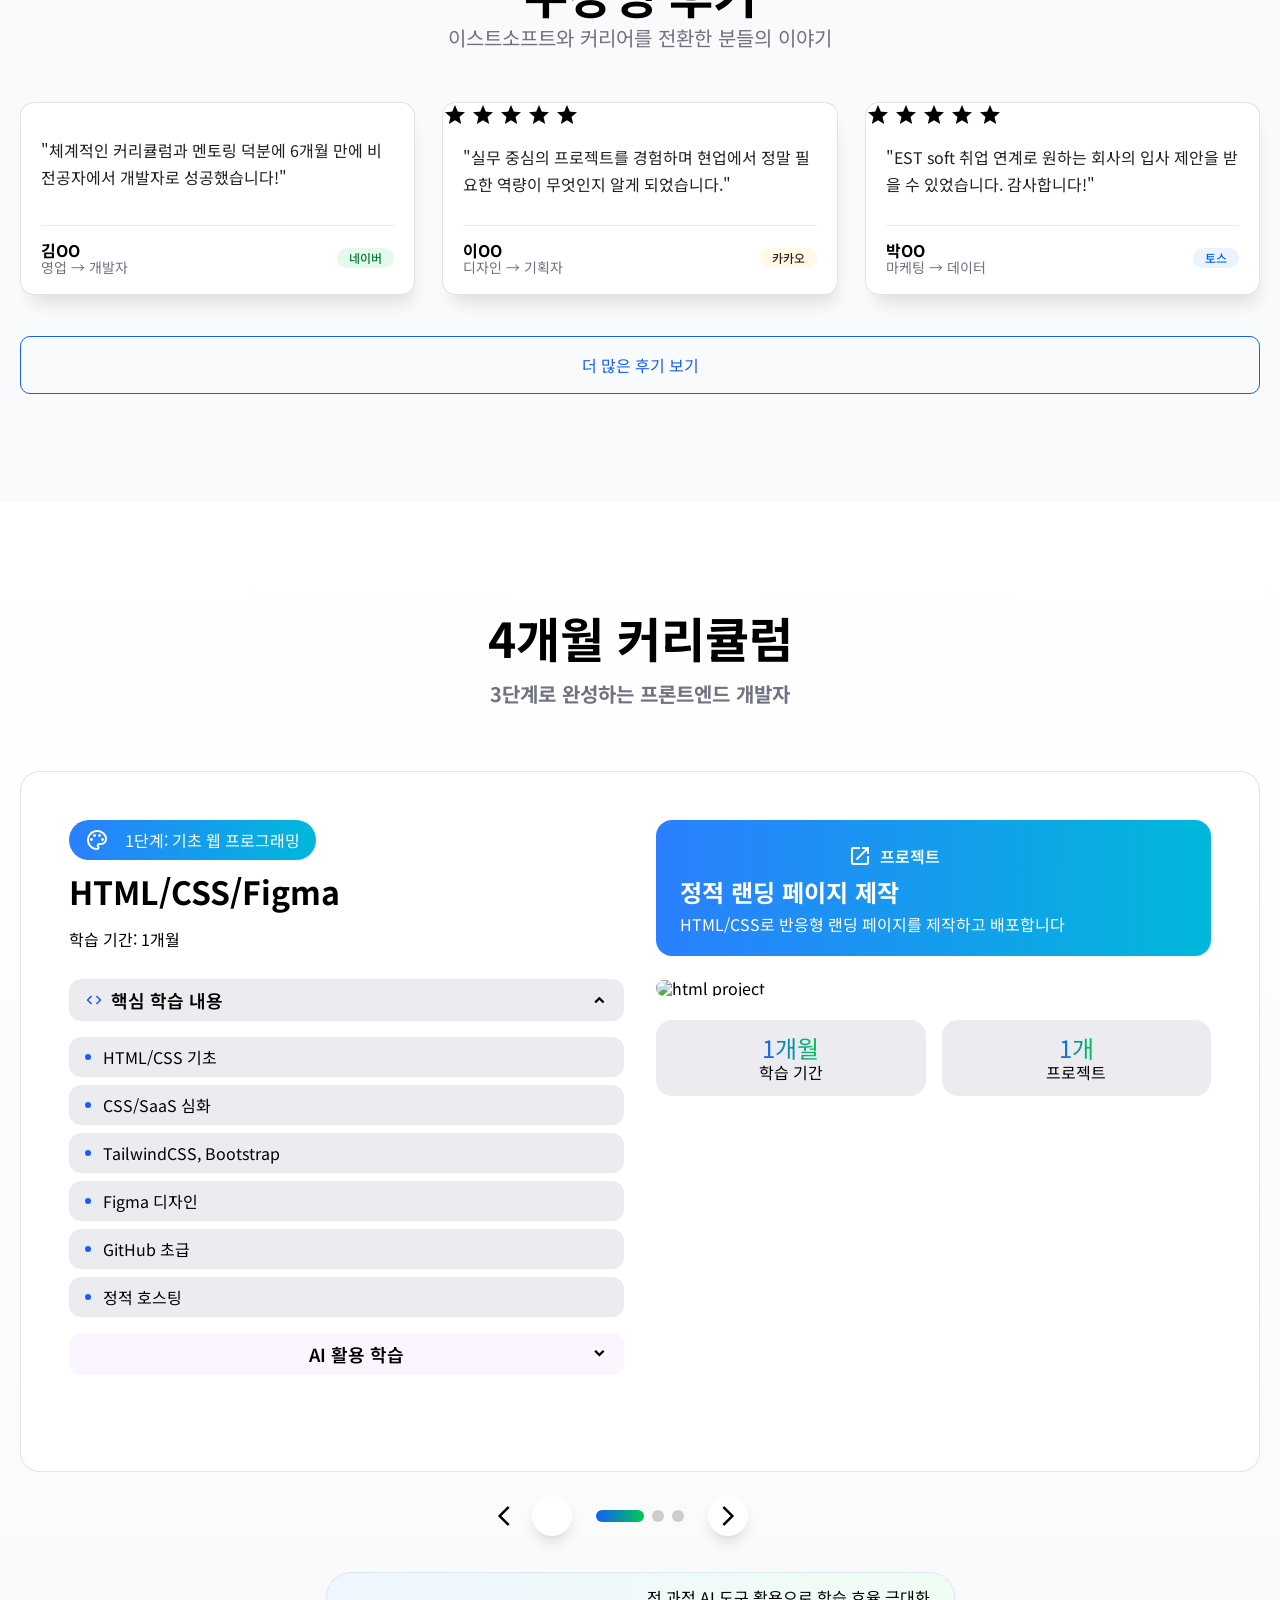
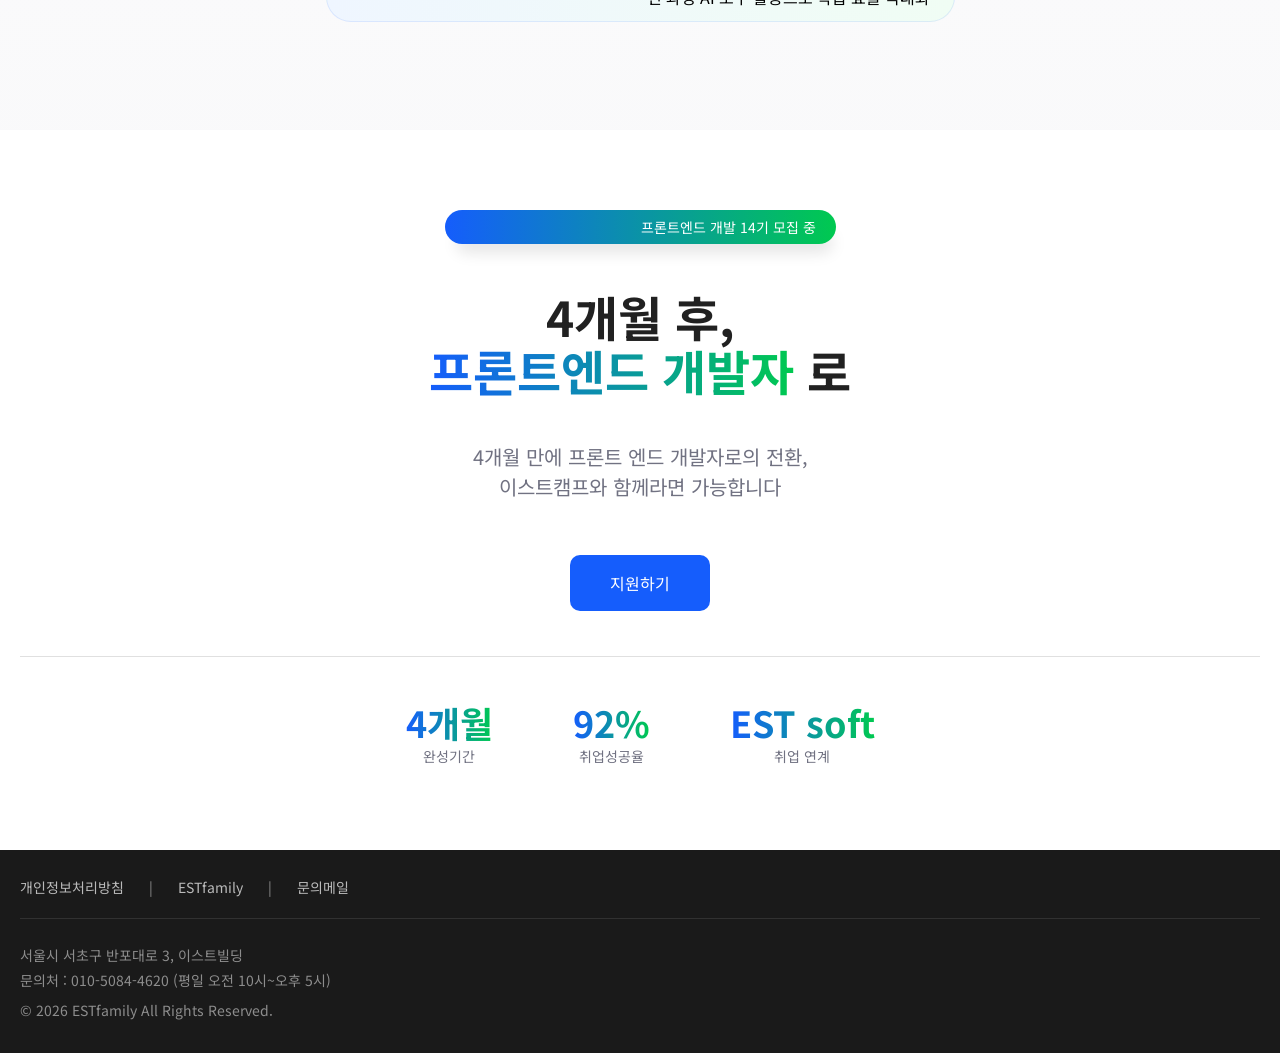
==== commit 5270477d: "star fix" ====
--- a/index.html
+++ b/index.html
@@ -449,13 +449,13 @@
 
           <div class="review-grid">
             <article class="review-card">
-              <div class="review-rating">
-                <span class="material-icons">star</span>
-                <span class="material-icons">star</span>
-                <span class="material-icons">star</span>
-                <span class="material-icons">star</span>
-                <span class="material-icons">star</span>
-              </div>
+              <div class="review-rating" aria-label="별점 5점">
+              <i class="fa-solid fa-star" aria-hidden="true"></i>
+              <i class="fa-solid fa-star" aria-hidden="true"></i>
+              <i class="fa-solid fa-star" aria-hidden="true"></i>
+              <i class="fa-solid fa-star" aria-hidden="true"></i>
+              <i class="fa-solid fa-star" aria-hidden="true"></i>
+          </div>
               <h3 class="review-text">
                 "체계적인 커리큘럼과 멘토링 덕분에 6개월 만에 비전공자에서
                 개발자로 성공했습니다!"
@@ -470,13 +470,13 @@
             </article>
 
             <article class="review-card">
-              <div class="review-rating">
+              <h3 class="review-rating">
                 <span class="material-icons">star</span>
                 <span class="material-icons">star</span>
                 <span class="material-icons">star</span>
                 <span class="material-icons">star</span>
                 <span class="material-icons">star</span>
-              </div>
+              </h3>
               <p class="review-text">
                 "실무 중심의 프로젝트를 경험하며 현업에서 정말 필요한 역량이
                 무엇인지 알게 되었습니다."
@@ -491,13 +491,13 @@
             </article>
 
             <article class="review-card">
-              <div class="review-rating">
+              <h3 class="review-rating">
                 <span class="material-icons">star</span>
                 <span class="material-icons">star</span>
                 <span class="material-icons">star</span>
                 <span class="material-icons">star</span>
                 <span class="material-icons">star</span>
-              </div>
+              </h3>
               <p class="review-text">
                 "EST soft 취업 연계로 원하는 회사의 입사 제안을 받을 수
                 있었습니다. 감사합니다!"
--- a/css/index.css
+++ b/css/index.css
@@ -695,14 +695,16 @@
   transform: translateY(-8px);
 }
 
-/* 별점 영역 */
+* 별점 영역 */
 .review-rating {
-  margin: 20px 20px 0; /* 내부 위치만 마진으로 고정 */
-  color: #966200; /* 포인트 컬러 */
-}
-
-.review-rating span {
-  font-size: var(--body-l);
+  margin: 20px 20px 0;
+  color: #966200; /* 기존 포인트 컬러 유지 */
+}
+
+/* span에서 i 태그(혹은 .fa-star)로 변경 */
+.review-rating i {
+  font-size: 18px; /* Material Icon과 시각적 크기를 맞추기 위해 조정 */
+  margin-right: 2px; /* 아이콘 간격 미세 조정 */
 }
 
 /* 후기 본문 */
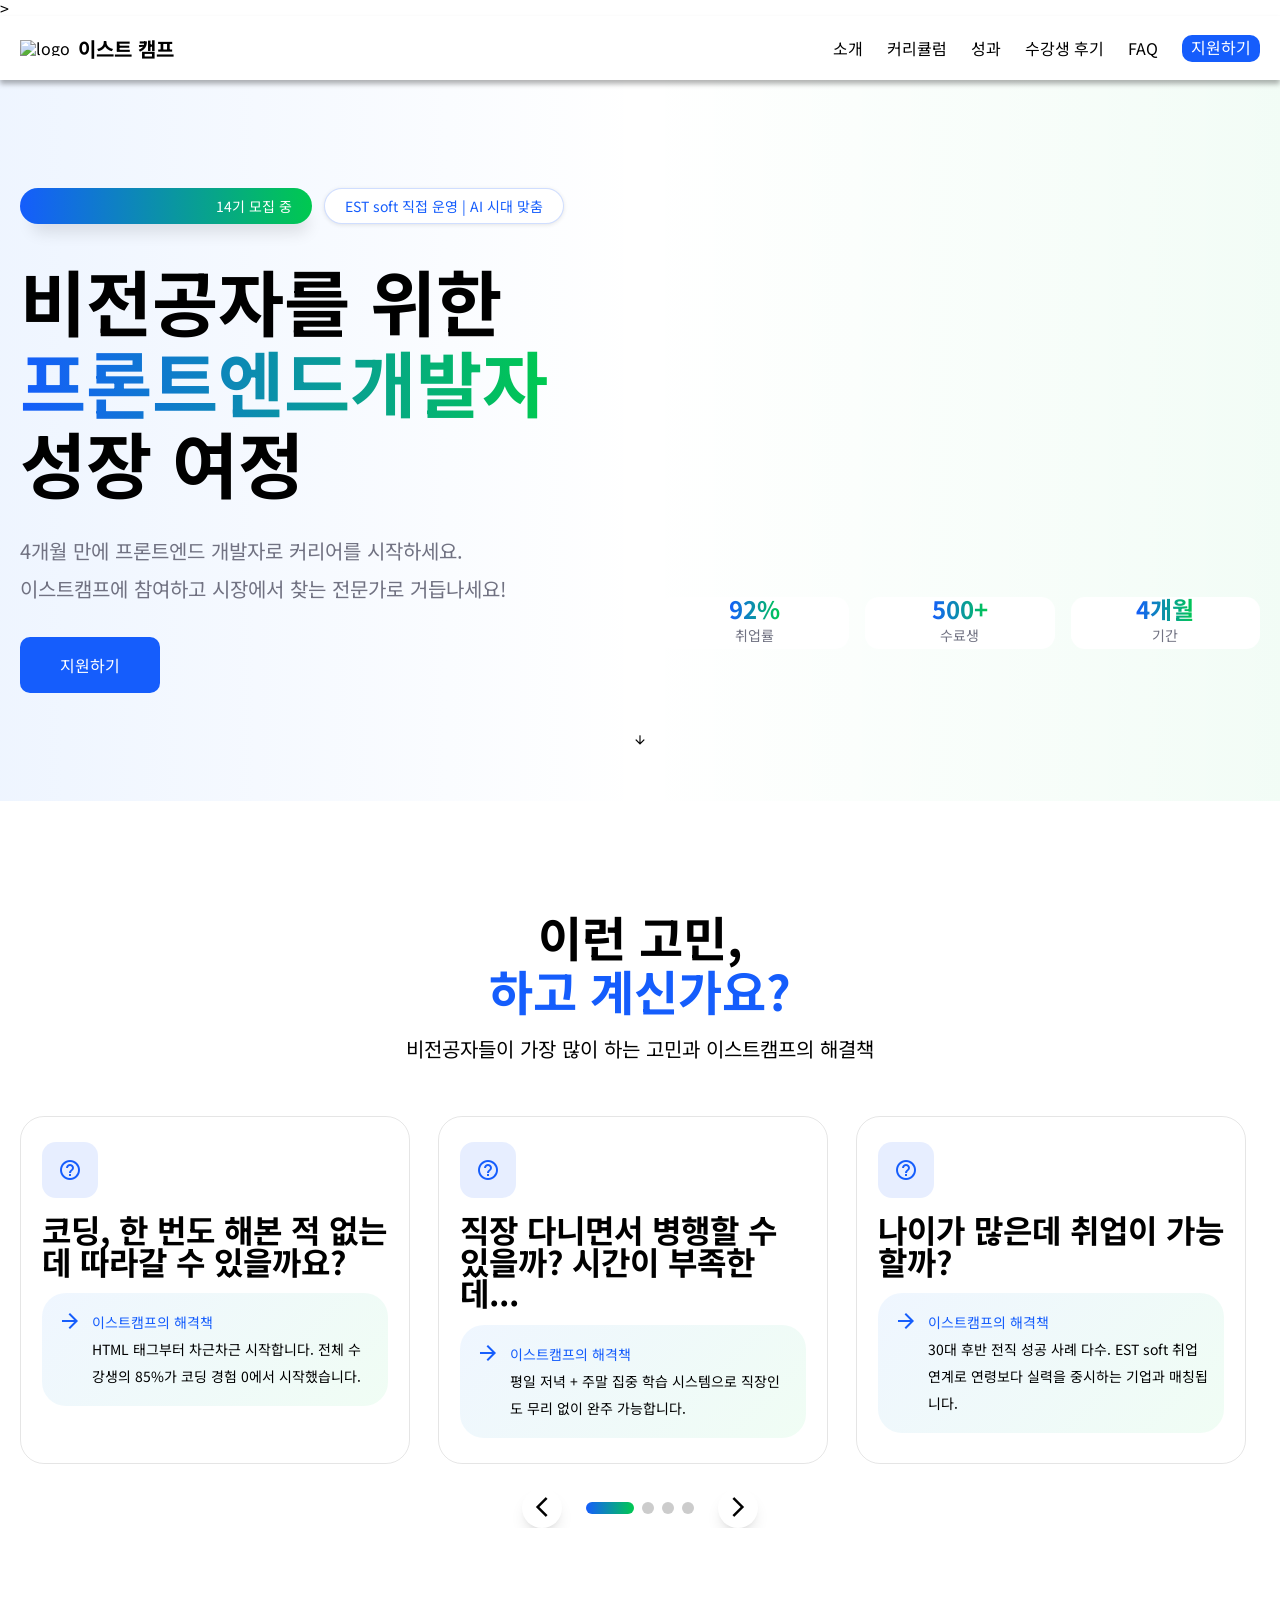
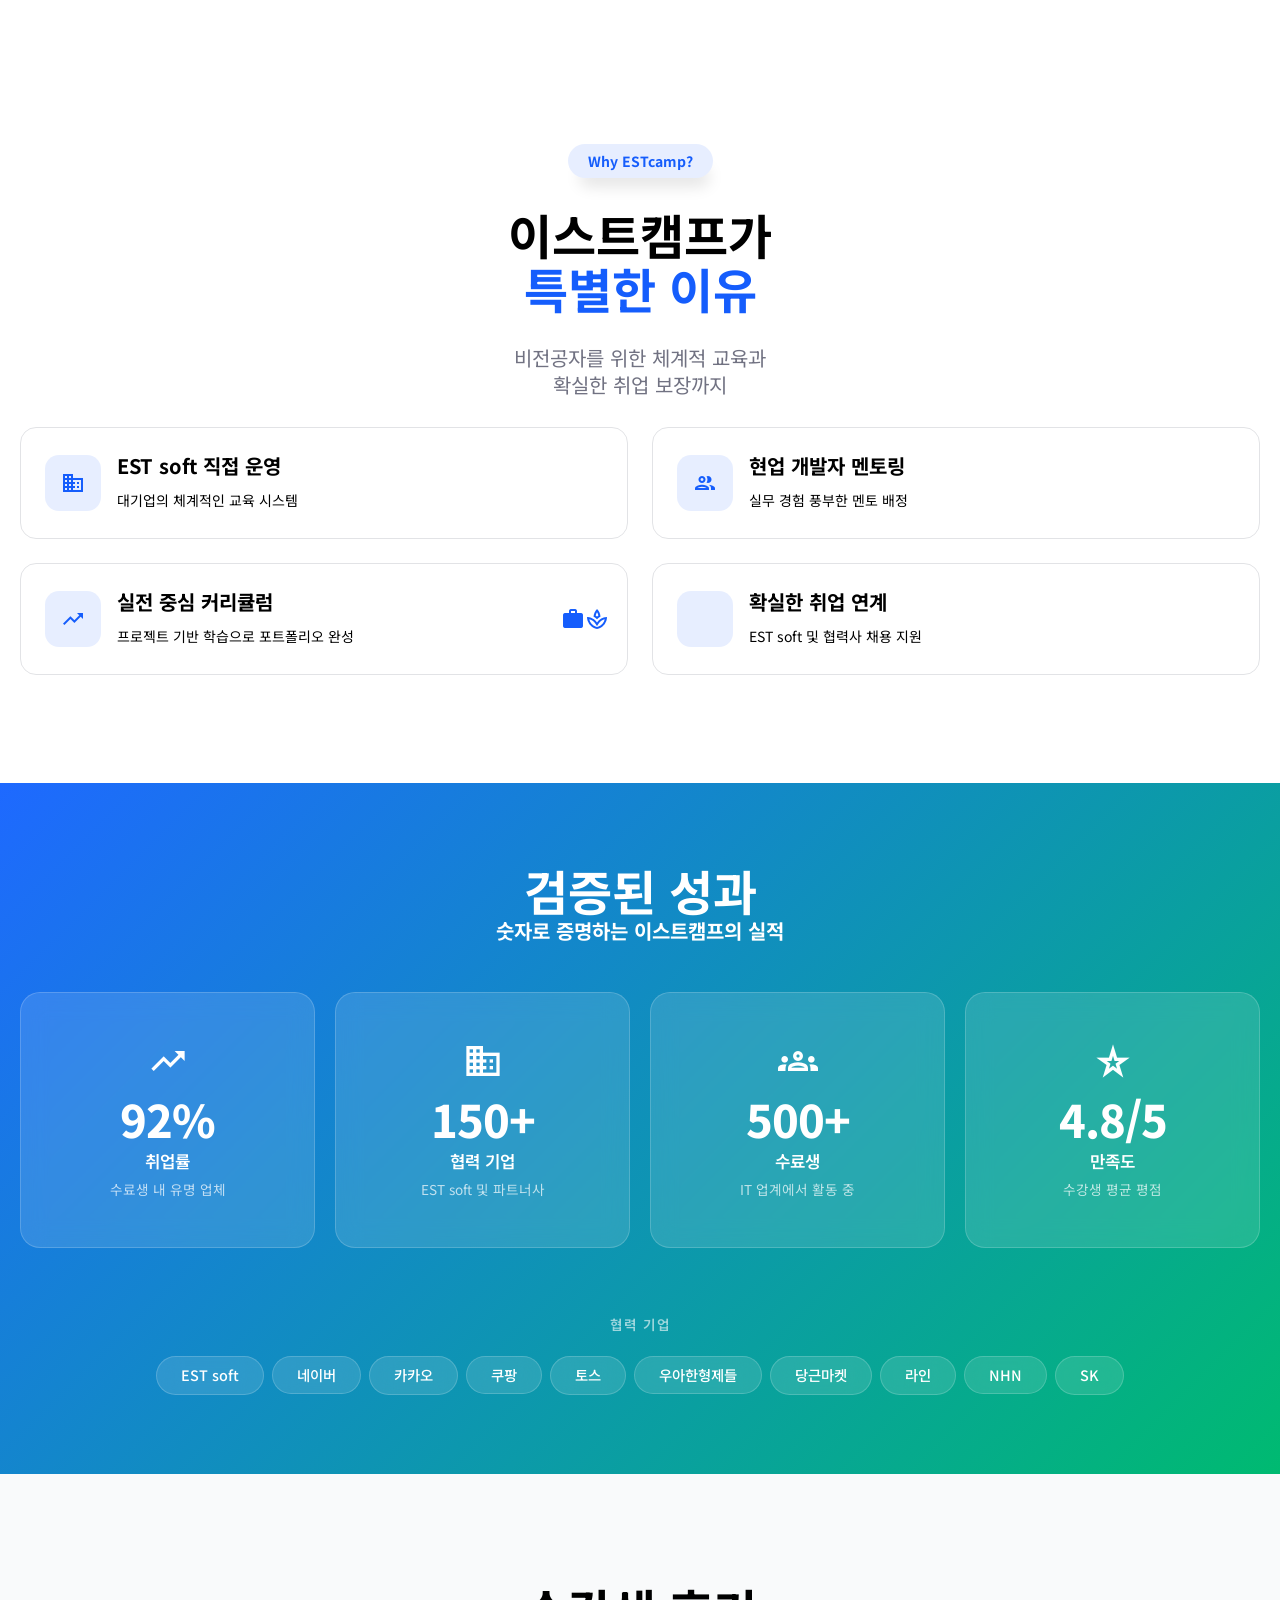
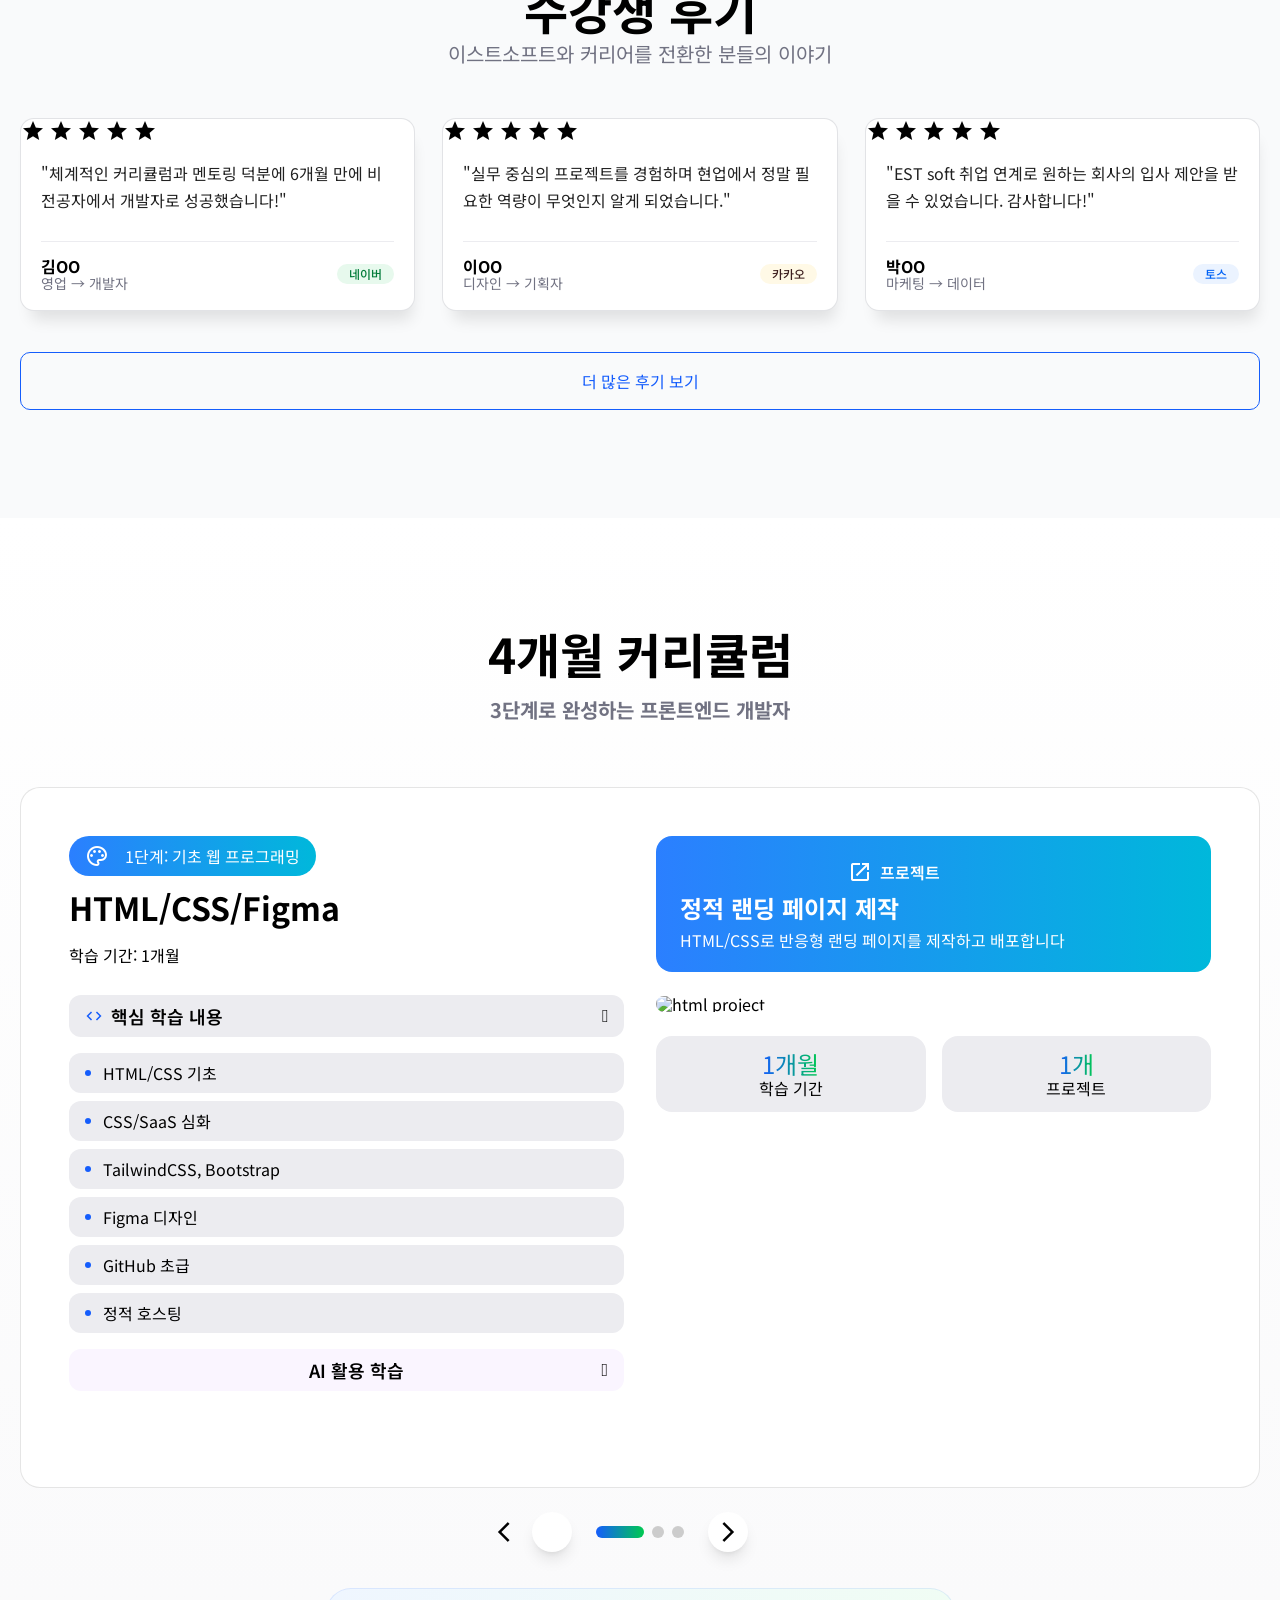
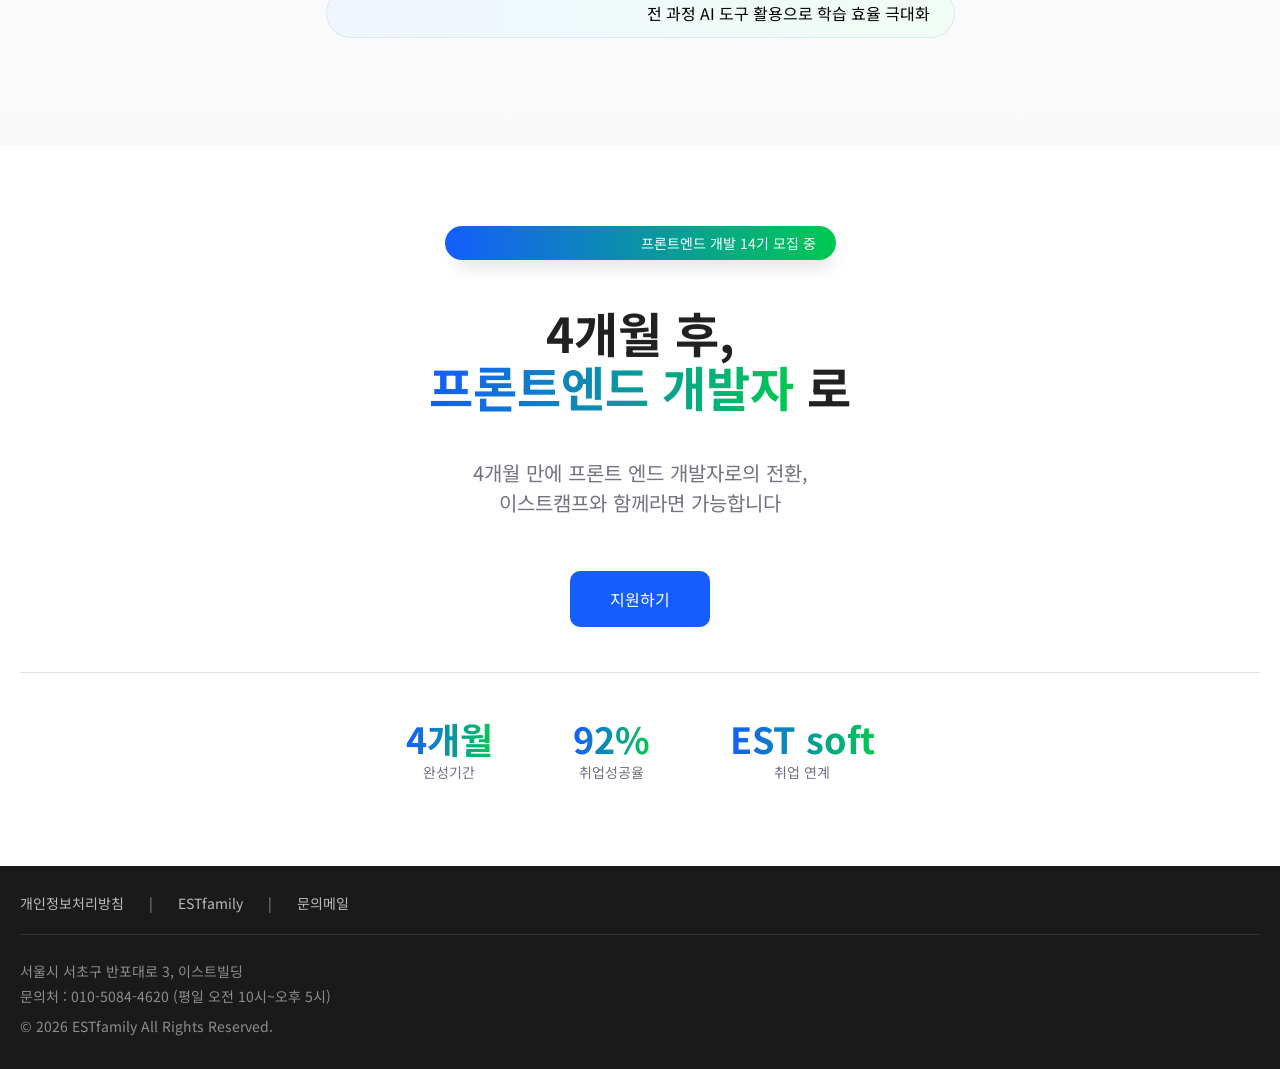
==== commit d1c36999: "feat : menu 내부링크 추가" ====
--- a/index.html
+++ b/index.html
@@ -4,14 +4,15 @@
     <meta charset="UTF-8" />
     <meta name="viewport" content="width=device-width, initial-scale=1.0" />
     <title>이스트캠프 | 프론트엔드 14기</title>
+    <meta
+      name="description"
+      content=" 이스트소프트 프론드엔드 과정 13기 1차 프로젝트 정적인 웹사이트 구현하기." />
     <link rel="preconnect" href="https://fonts.googleapis.com" />
     <link rel="preconnect" href="https://fonts.gstatic.com" crossorigin />
     <link
       href="https://fonts.googleapis.com/css2?family=Noto+Sans+KR:wght@100..900&display=swap"
       rel="stylesheet" />
-    <link
-      href="https://fonts.googleapis.com/icon?family=Material+Icons"
-      rel="stylesheet" />
+    >
     <link
       href="https://fonts.googleapis.com/icon?family=Material+Icons+Outlined"
       rel="stylesheet" />
@@ -50,22 +51,22 @@
         <nav>
           <ul>
             <li>
-              <a href="#" class="text-nav">소개</a>
+              <a href="#intro" class="text-nav">소개</a>
             </li>
             <li>
-              <a href="#" class="text-nav">커리큘럼</a>
+              <a href="#curriculum" class="text-nav">커리큘럼</a>
             </li>
             <li>
-              <a href="#" class="text-nav">성과</a>
+              <a href="#result" class="text-nav">성과</a>
             </li>
             <li>
-              <a href="#" class="text-nav">수강생 후기</a>
+              <a href="#review" class="text-nav">수강생 후기</a>
             </li>
             <li>
               <a href="#" class="text-nav">FAQ</a>
             </li>
             <li>
-              <a href="#" class="btn btn-header">지원하기</a>
+              <a href="#cta" class="btn btn-header">지원하기</a>
             </li>
           </ul>
         </nav>
@@ -73,7 +74,7 @@
     </header>
     <main>
       <!-- hero sectiton - 송민혁 -->
-      <section class="hero">
+      <section class="hero" id="intro">
         <div class="container hero-wrapper">
           <header class="hero-content">
             <div class="badge-wrapper">
@@ -368,7 +369,7 @@
       </section>
 
       <!-- result section - 강형규 -->
-      <section class="result" aria-labelledby="result-title">
+      <section class="result" aria-labelledby="result-title" id="result">
         <div class="container flex-column margin-auto">
           <header class="result-header">
             <h3 id="result-title" class="text-heading-2xl">검증된 성과</h3>
@@ -438,7 +439,7 @@
       </section>
 
       <!-- review section - 강형규 -->
-      <section class="review" aria-labelledby="review-title">
+      <section class="review" aria-labelledby="review-title" id="review">
         <div class="container flex-column margin-auto">
           <header class="review-header">
             <h3 id="review-title" class="text-heading-2xl">수강생 후기</h3>
@@ -449,13 +450,13 @@
 
           <div class="review-grid">
             <article class="review-card">
-              <div class="review-rating" aria-label="별점 5점">
-              <i class="fa-solid fa-star" aria-hidden="true"></i>
-              <i class="fa-solid fa-star" aria-hidden="true"></i>
-              <i class="fa-solid fa-star" aria-hidden="true"></i>
-              <i class="fa-solid fa-star" aria-hidden="true"></i>
-              <i class="fa-solid fa-star" aria-hidden="true"></i>
-          </div>
+              <div class="review-rating">
+                <span class="material-icons-outlined">star</span>
+                <span class="material-icons-outlined">star</span>
+                <span class="material-icons-outlined">star</span>
+                <span class="material-icons-outlined">star</span>
+                <span class="material-icons-outlined">star</span>
+              </div>
               <h3 class="review-text">
                 "체계적인 커리큘럼과 멘토링 덕분에 6개월 만에 비전공자에서
                 개발자로 성공했습니다!"
@@ -471,11 +472,11 @@
 
             <article class="review-card">
               <h3 class="review-rating">
-                <span class="material-icons">star</span>
-                <span class="material-icons">star</span>
-                <span class="material-icons">star</span>
-                <span class="material-icons">star</span>
-                <span class="material-icons">star</span>
+                <span class="material-icons-outlined">star</span>
+                <span class="material-icons-outlined">star</span>
+                <span class="material-icons-outlined">star</span>
+                <span class="material-icons-outlined">star</span>
+                <span class="material-icons-outlined">star</span>
               </h3>
               <p class="review-text">
                 "실무 중심의 프로젝트를 경험하며 현업에서 정말 필요한 역량이
@@ -492,11 +493,11 @@
 
             <article class="review-card">
               <h3 class="review-rating">
-                <span class="material-icons">star</span>
-                <span class="material-icons">star</span>
-                <span class="material-icons">star</span>
-                <span class="material-icons">star</span>
-                <span class="material-icons">star</span>
+                <span class="material-icons-outlined">star</span>
+                <span class="material-icons-outlined">star</span>
+                <span class="material-icons-outlined">star</span>
+                <span class="material-icons-outlined">star</span>
+                <span class="material-icons-outlined">star</span>
               </h3>
               <p class="review-text">
                 "EST soft 취업 연계로 원하는 회사의 입사 제안을 받을 수
@@ -519,7 +520,10 @@
       </section>
 
       <!-- curriculum section - 안건욱 -->
-      <section class="curriculum" aria-labelledby="curriculum-title">
+      <section
+        class="curriculum"
+        aria-labelledby="curriculum-title"
+        id="curriculum">
         <div class="container flex-column margin-auto">
           <header class="curriculum-header">
             <h3 id="curriculum-title" class="text-heading-2xl">
@@ -881,7 +885,7 @@
       <!-- //안건욱 -->
 
       <!-- cta section - 남윤동 -->
-      <section class="cta" aria-labelledby="cta-title">
+      <section class="cta" aria-labelledby="cta-title" id="cta">
         <div class="container">
           <div class="cta-content">
             <div class="badge">
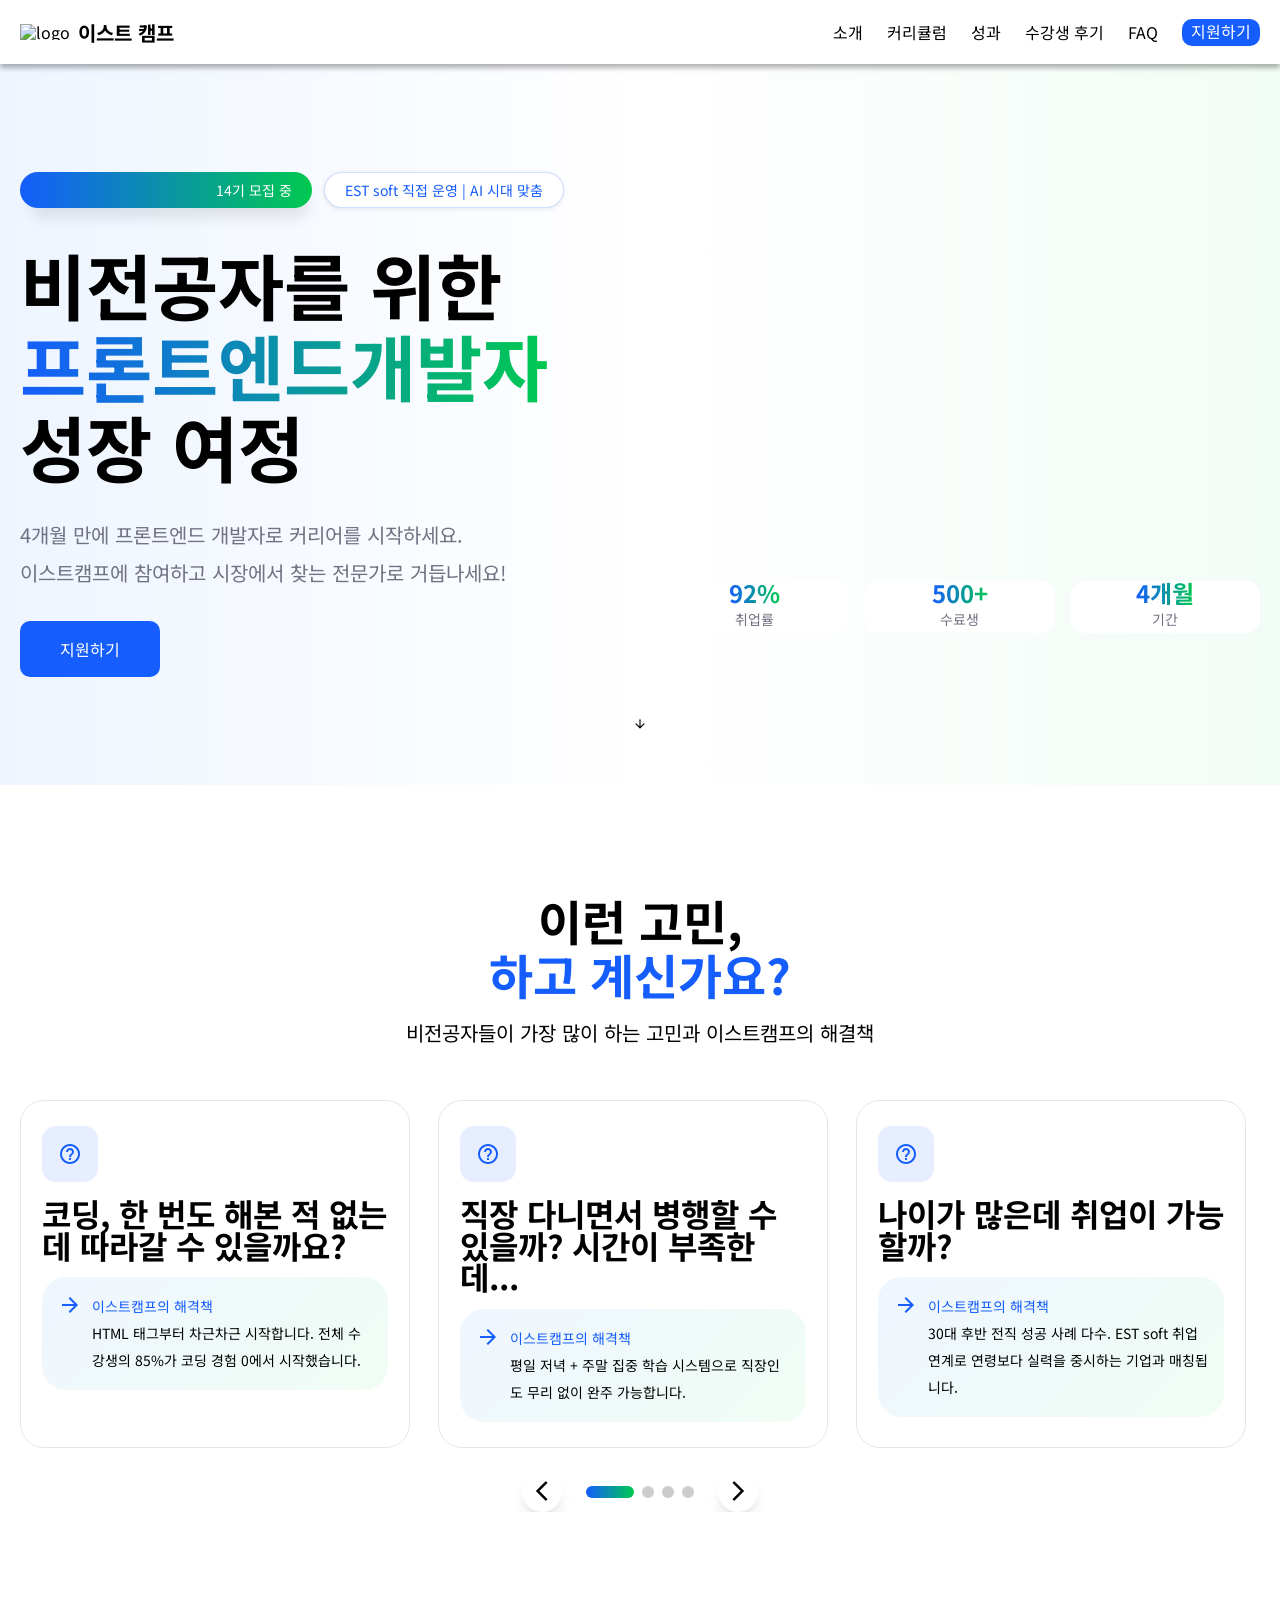
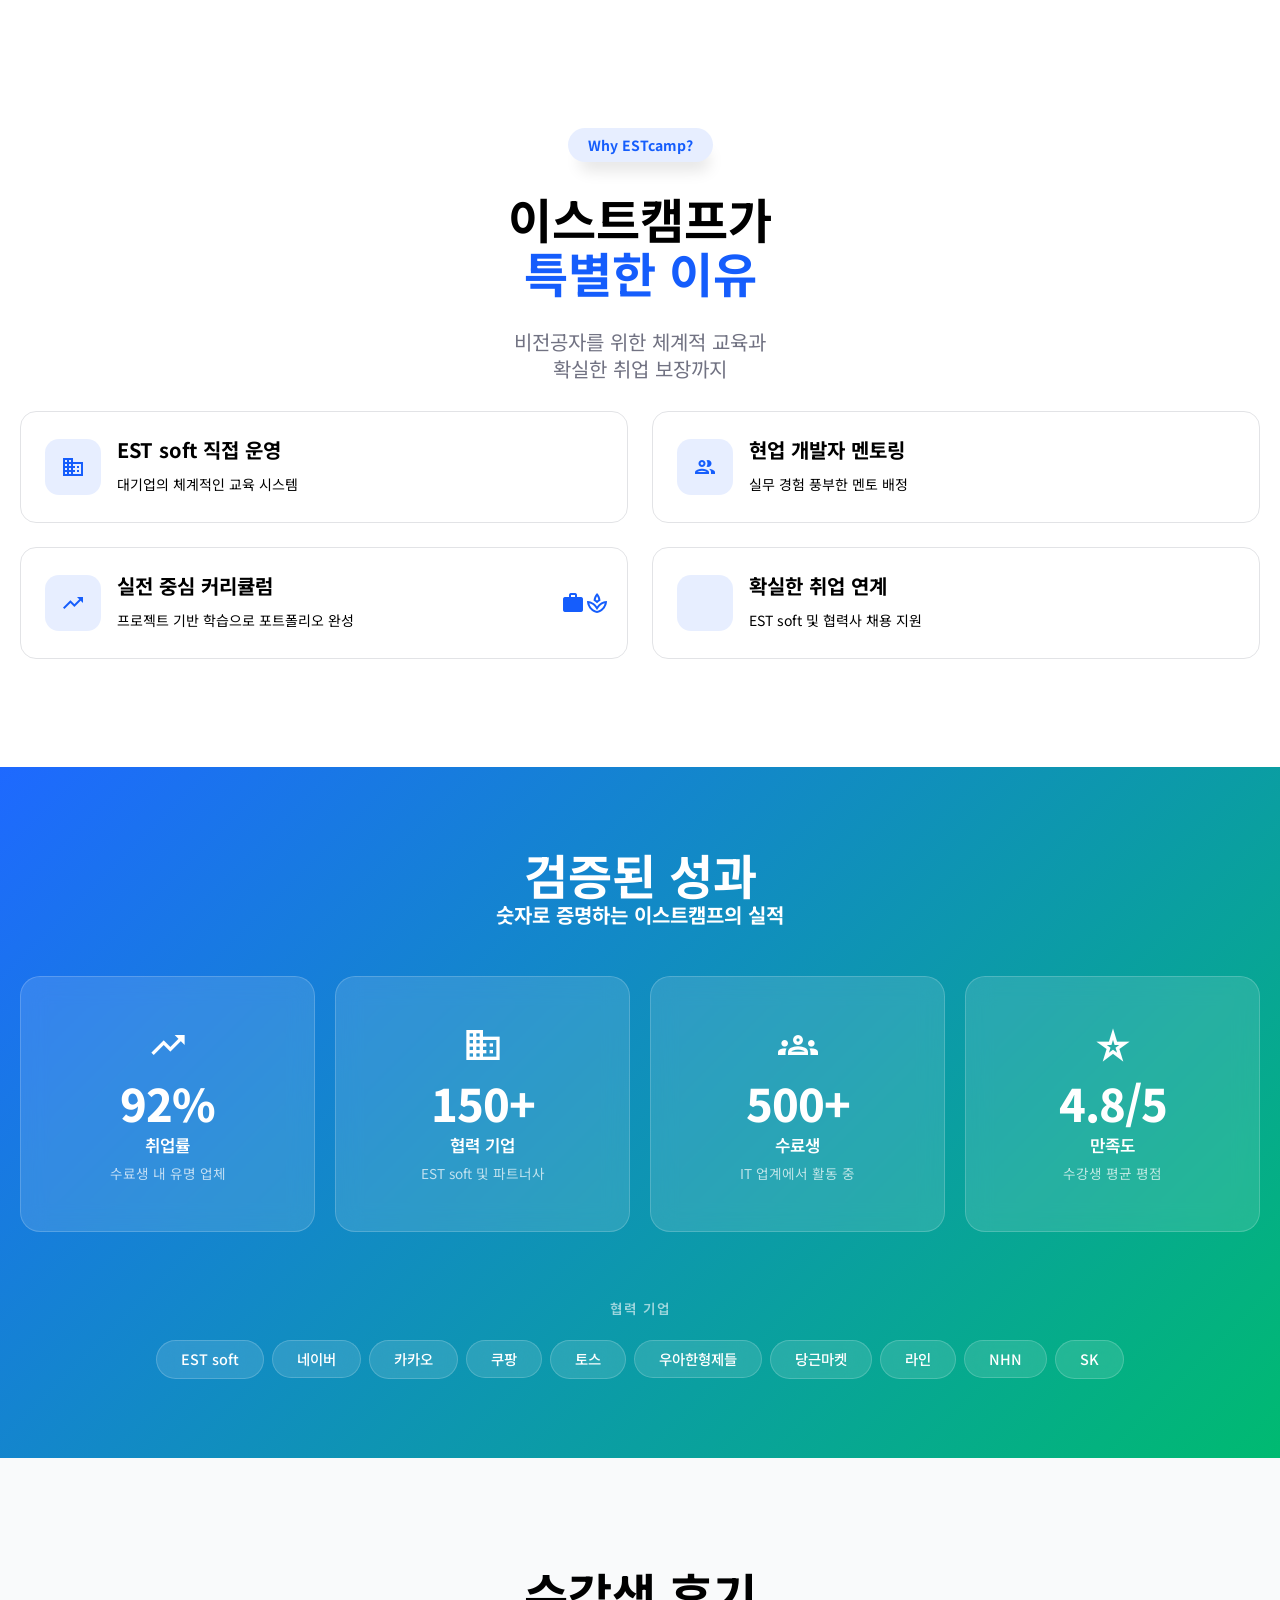
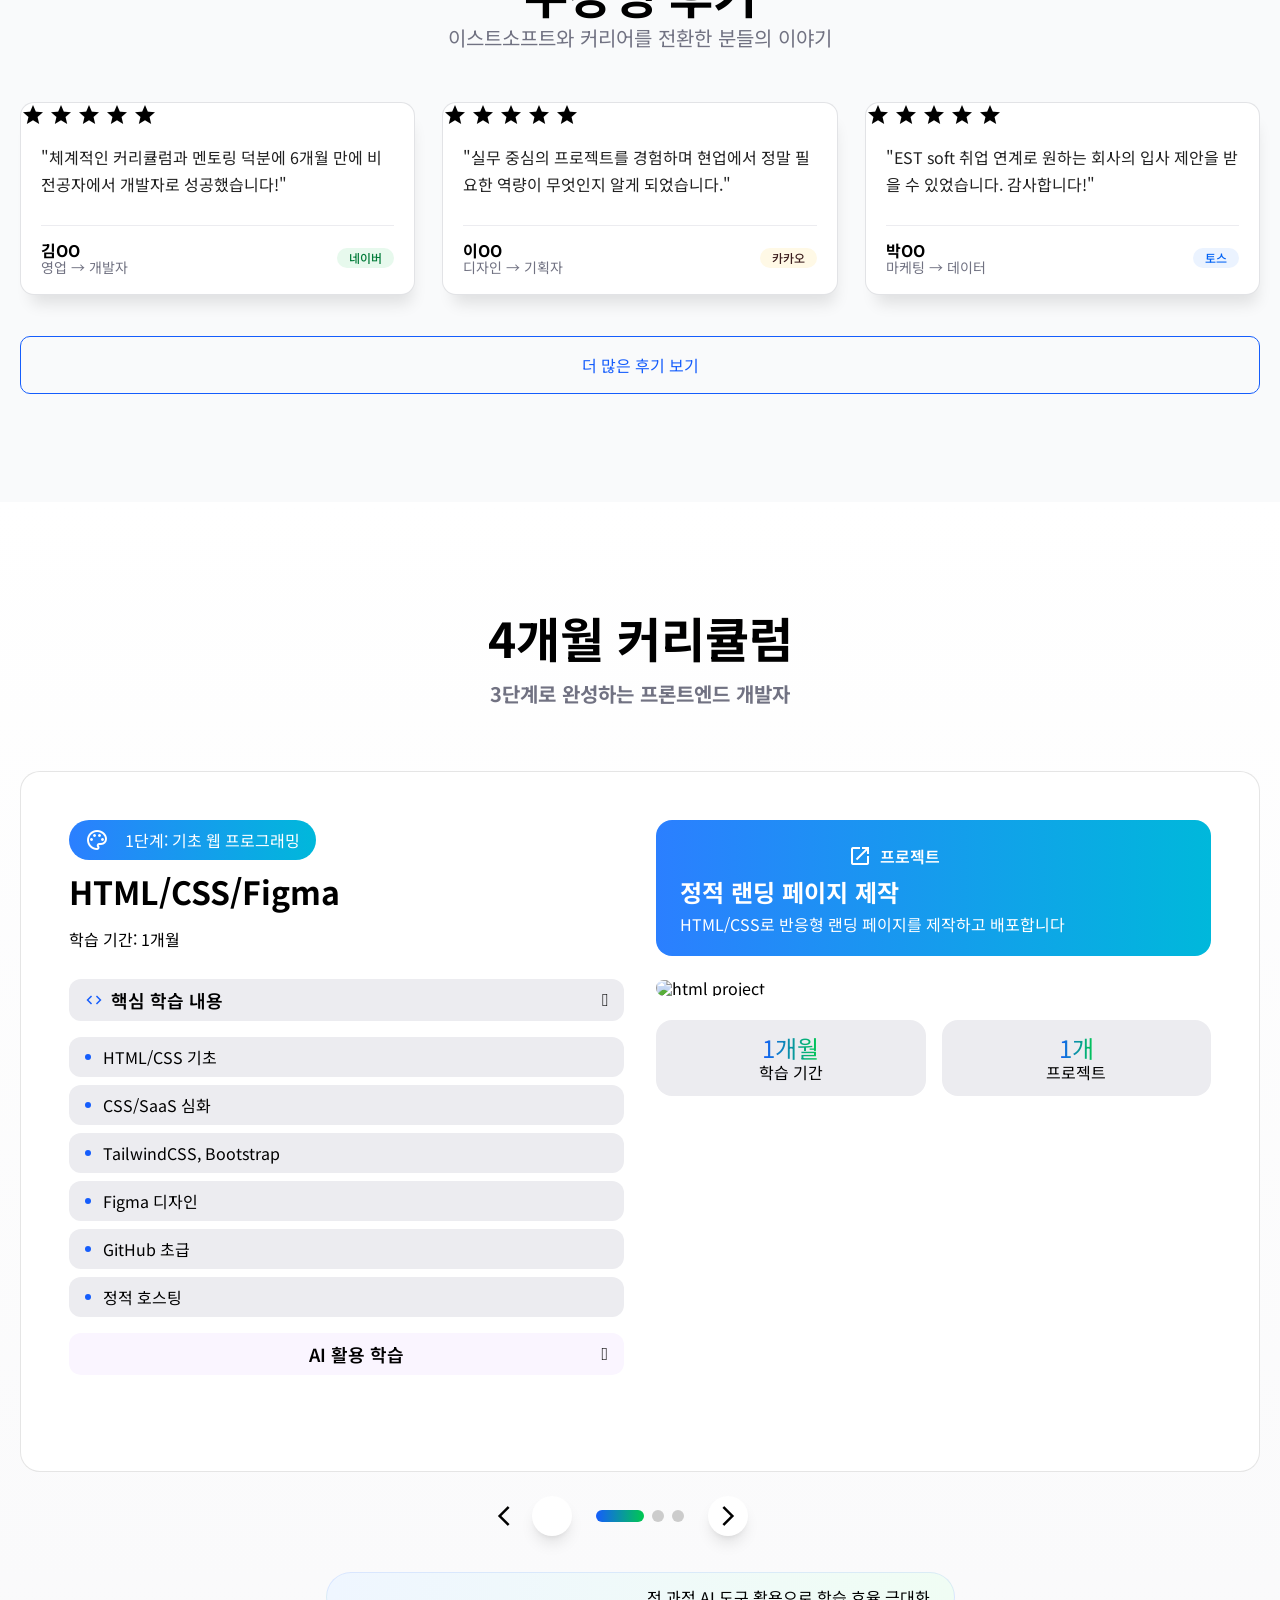
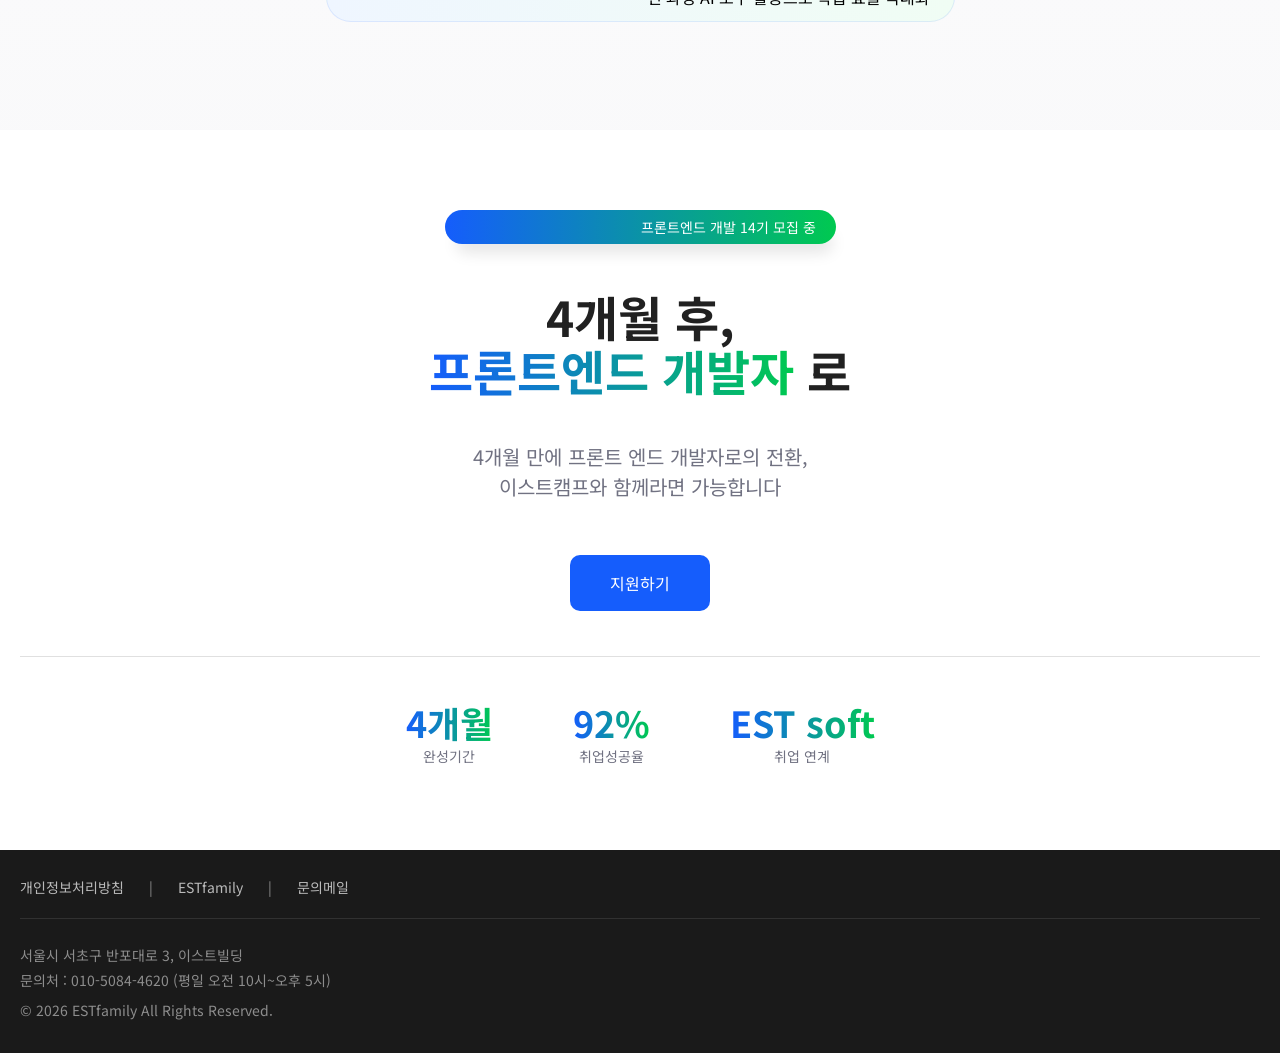
==== commit e634b605: "docs : index html 오타 수정" ====
--- a/index.html
+++ b/index.html
@@ -12,7 +12,6 @@
     <link
       href="https://fonts.googleapis.com/css2?family=Noto+Sans+KR:wght@100..900&display=swap"
       rel="stylesheet" />
-    >
     <link
       href="https://fonts.googleapis.com/icon?family=Material+Icons+Outlined"
       rel="stylesheet" />
